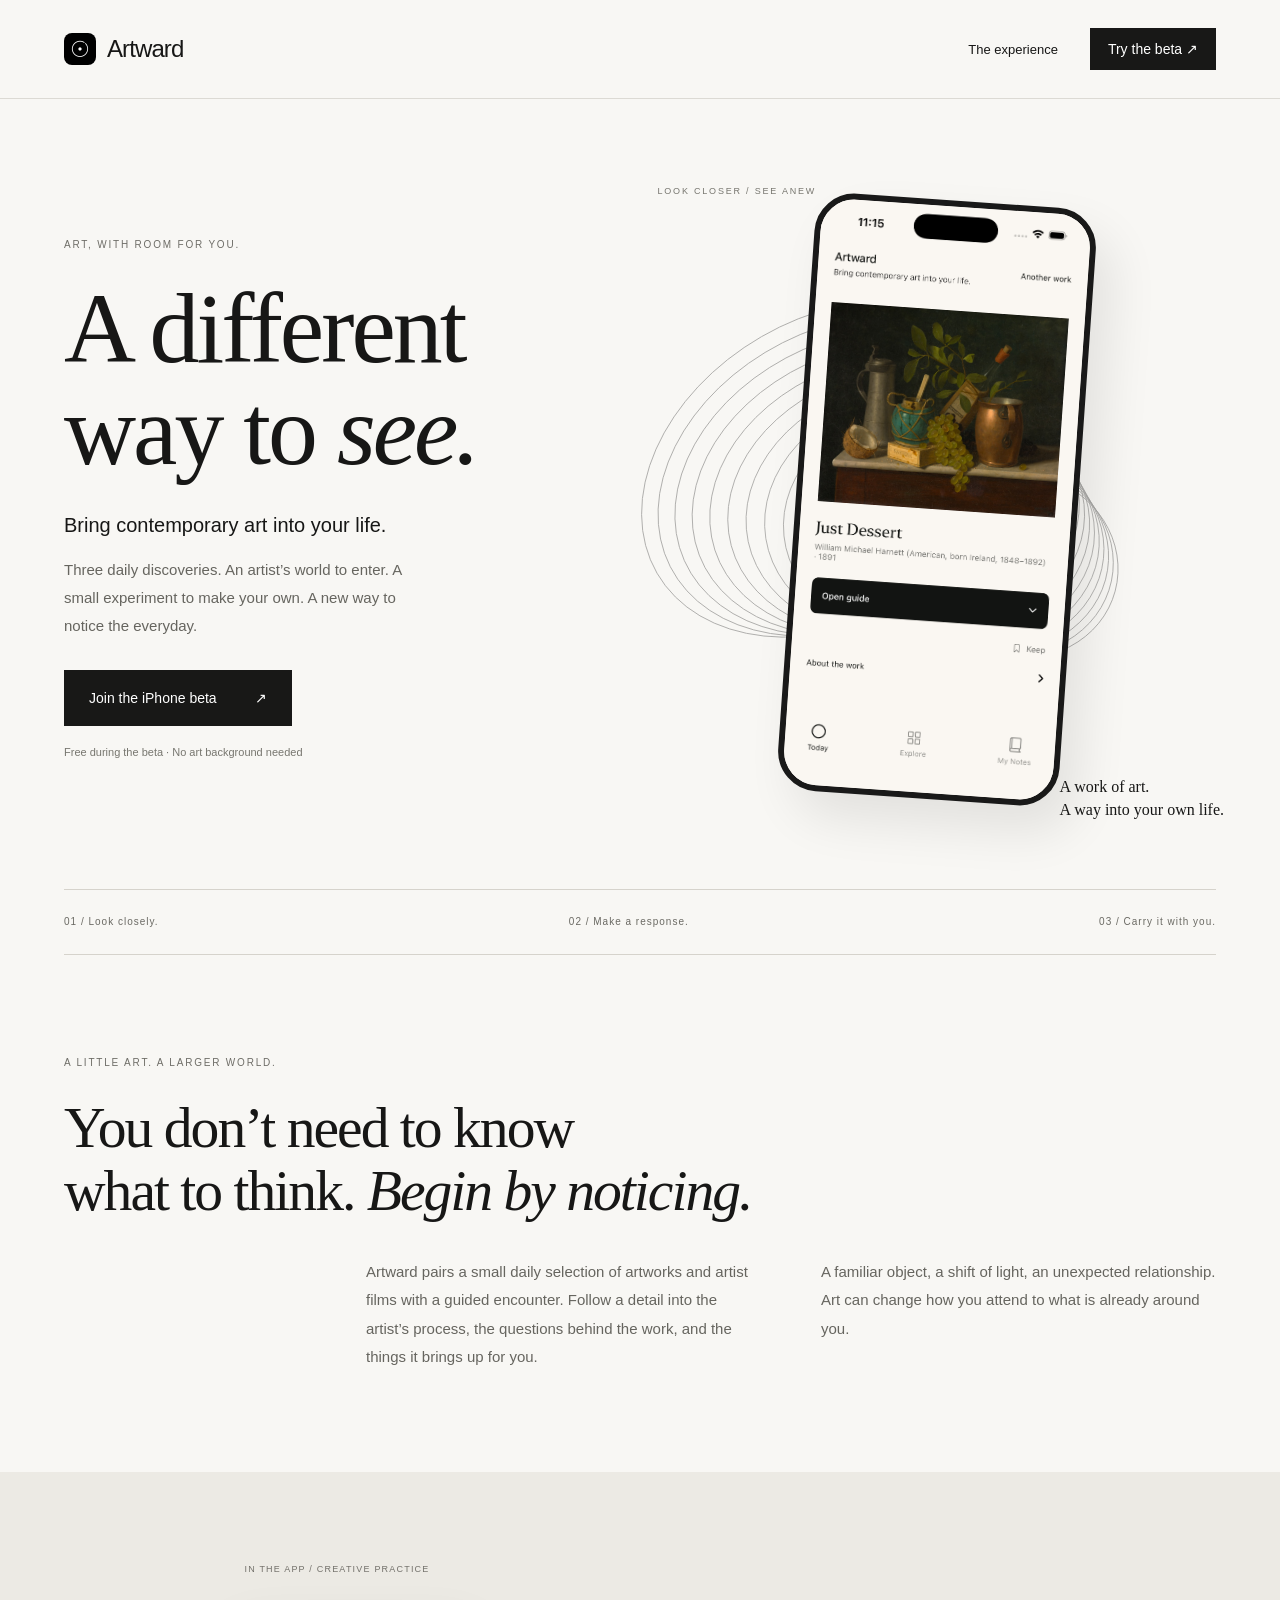
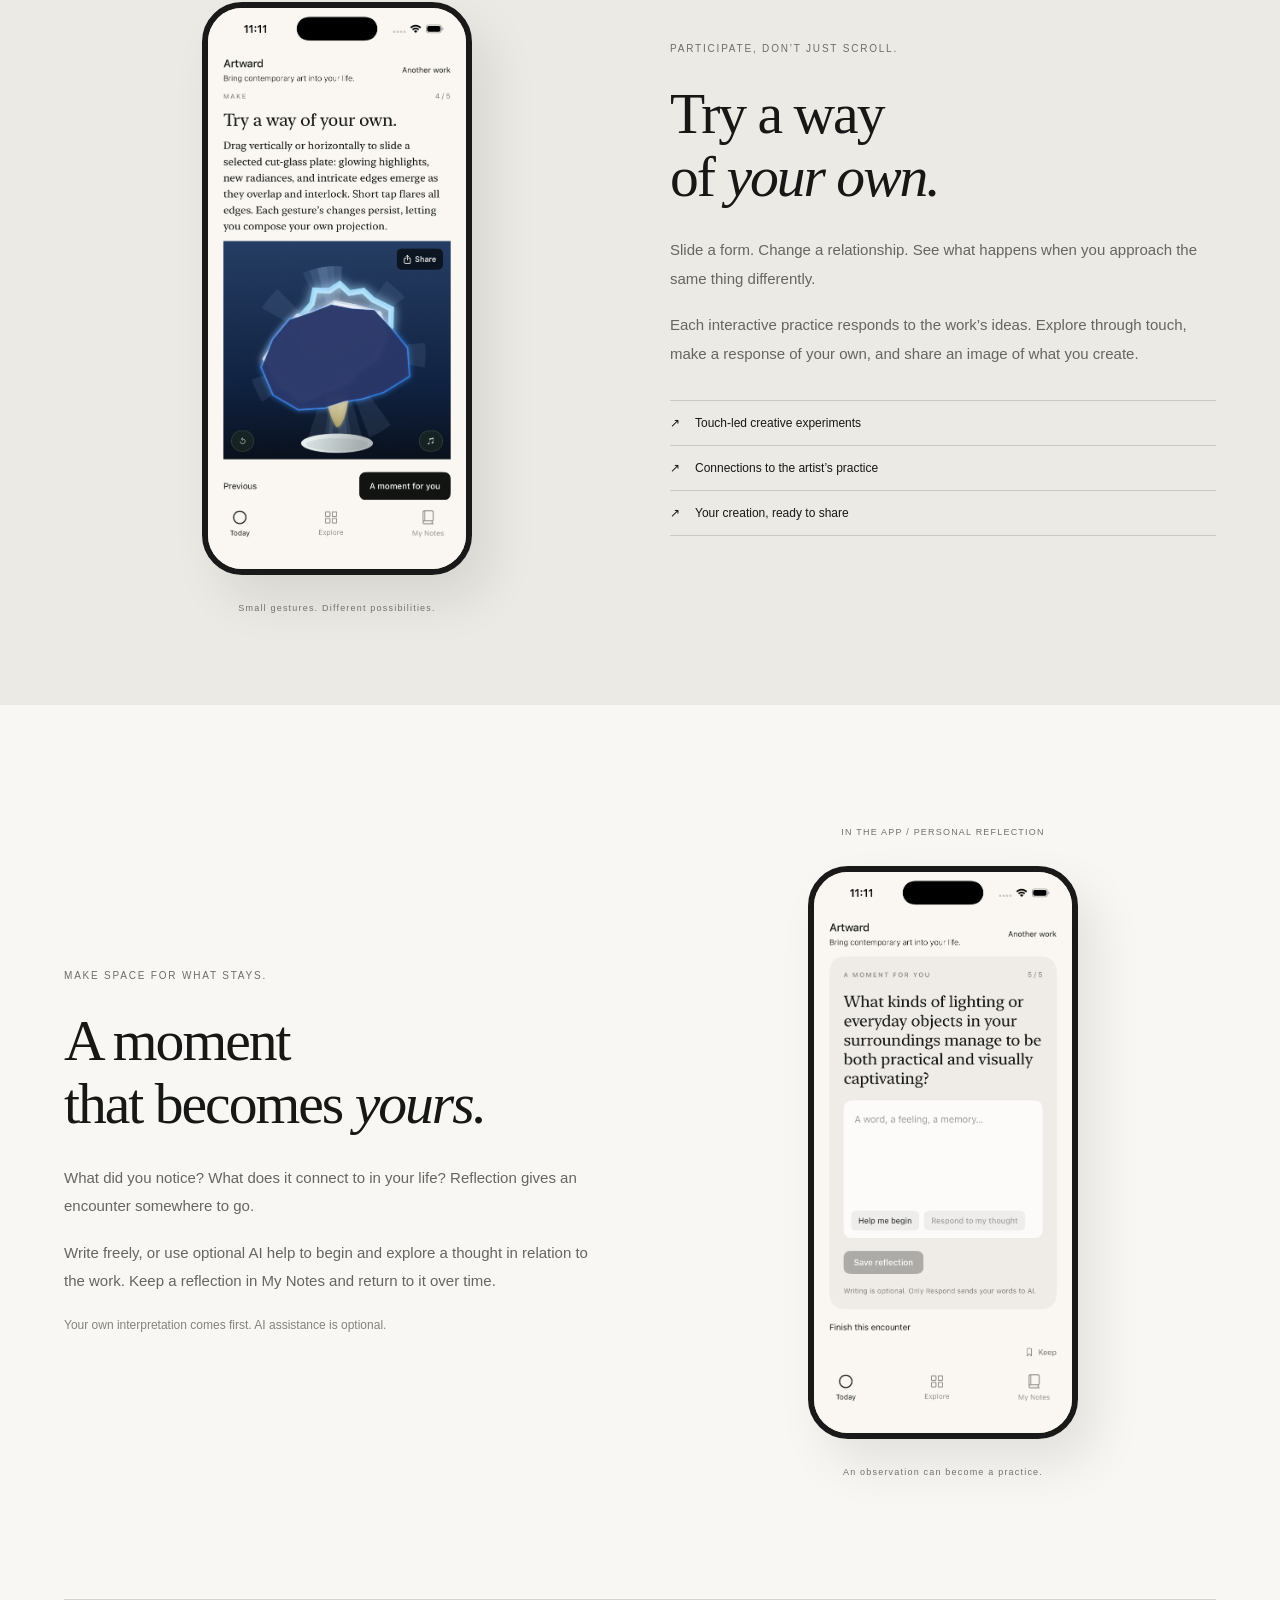
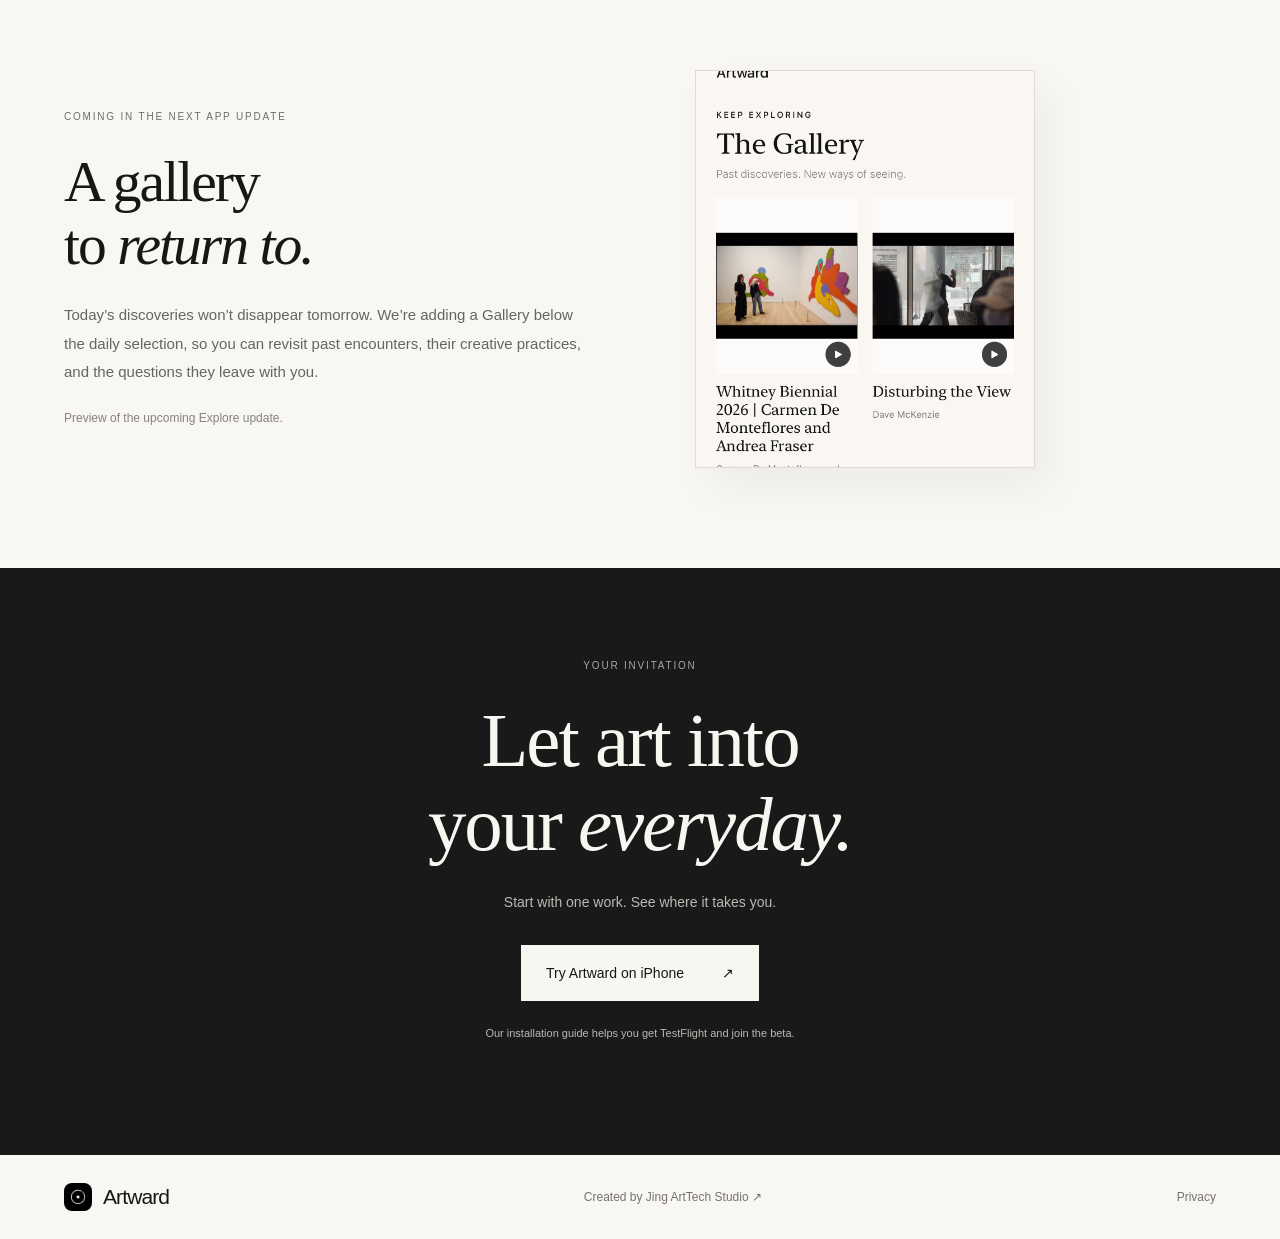
==== artward/index.html @ 8e8b15f0 "Refresh Artward site with distinct app captures and editorial layout" ====
<!doctype html>
<html lang="en"><head><meta charset="utf-8"><meta name="viewport" content="width=device-width,initial-scale=1"><title>Artward — A different way to see.</title><meta name="description" content="Three daily discoveries. Guided looking, creative experiments, and personal reflection. Bring contemporary art into your everyday life with Artward."><meta property="og:title" content="Artward — A different way to see."><meta property="og:description" content="Discover an artist’s world. Try a way of your own."><meta property="og:image" content="https://soulart.site/artward/assets/look-oct8.png"><link rel="canonical" href="https://soulart.site/artward/"><meta property="og:url" content="https://soulart.site/artward/"><meta name="theme-color" content="#f8f7f4"><link rel="icon" href="assets/logo.png"><link rel="stylesheet" href="styles.css?v=20261008"></head>
<body><header><a class="brand" href="#"><img src="assets/logo.png" width="32" height="32" alt="">Artward</a><nav><a href="#experience">The experience</a><a class="button small" href="https://api.jingarttech.com/v1/art/install?lang=en">Try the beta ↗</a></nav></header>
<main><section class="hero"><div class="intro"><p class="eyebrow">ART, WITH ROOM FOR YOU.</p><h1>A different<br>way to <em>see.</em></h1><p class="lede">Bring contemporary art into your life.</p><p class="sub">Three daily discoveries. An artist’s world to enter. A small experiment to make your own. A new way to notice the everyday.</p><a class="button" href="https://api.jingarttech.com/v1/art/install?lang=en">Join the iPhone beta <span>↗</span></a><p class="footnote">Free during the beta · No art background needed</p></div><div class="hero-art"><img class="aperture" src="assets/aperture.svg" alt="" aria-hidden="true"><span class="art-note">LOOK CLOSER / SEE ANEW</span><figure class="phone hero-phone"><img src="assets/look-oct8.png" width="1206" height="2622" alt="Actual Artward app showing Harnett’s public-domain still life Just Dessert"></figure><span class="orbit-label">A work of art.<br>A way into your own life.</span></div></section>
<div class="rhythm" aria-label="Artward experience"><span>01 / Look closely.</span><span>02 / Make a response.</span><span>03 / Carry it with you.</span></div>
<section class="opening" id="experience"><p class="eyebrow">A LITTLE ART. A LARGER WORLD.</p><h2>You don’t need to know<br>what to think. <em>Begin by noticing.</em></h2><div class="opening-copy"><p>Artward pairs a small daily selection of artworks and artist films with a guided encounter. Follow a detail into the artist’s process, the questions behind the work, and the things it brings up for you.</p><p>A familiar object, a shift of light, an unexpected relationship. Art can change how you attend to what is already around you.</p></div></section>
<section class="feature make"><div class="feature-art"><span class="figure-label">IN THE APP / CREATIVE PRACTICE</span><figure class="phone"><img src="assets/make-oct8.png" width="1206" height="2622" loading="lazy" alt="Actual Artward cut-glass interaction: layer and move shapes to compose light"></figure><span class="figure-caption">Small gestures. Different possibilities.</span></div><div class="feature-copy"><p class="eyebrow">PARTICIPATE, DON’T JUST SCROLL.</p><h2>Try a way<br>of <em>your own.</em></h2><p>Slide a form. Change a relationship. See what happens when you approach the same thing differently.</p><p>Each interactive practice responds to the work’s ideas. Explore through touch, make a response of your own, and share an image of what you create.</p><div class="detail-list"><span>Touch-led creative experiments</span><span>Connections to the artist’s practice</span><span>Your creation, ready to share</span></div></div></section>
<section class="feature reflect"><div class="feature-copy"><p class="eyebrow">MAKE SPACE FOR WHAT STAYS.</p><h2>A moment<br>that becomes <em>yours.</em></h2><p>What did you notice? What does it connect to in your life? Reflection gives an encounter somewhere to go.</p><p>Write freely, or use optional AI help to begin and explore a thought in relation to the work. Keep a reflection in My Notes and return to it over time.</p><p class="quiet-note">Your own interpretation comes first. AI assistance is optional.</p></div><div class="feature-art"><span class="figure-label">IN THE APP / PERSONAL REFLECTION</span><figure class="phone"><img src="assets/reflect-oct8.png" width="1206" height="2622" loading="lazy" alt="Actual Artward reflection page with an artwork-specific question and optional AI assistance"></figure><span class="figure-caption">An observation can become a practice.</span></div></section>
<section class="next"><div><p class="eyebrow">COMING IN THE NEXT APP UPDATE</p><h2>A gallery<br>to <em>return to.</em></h2><p>Today’s discoveries won’t disappear tomorrow. We’re adding a Gallery below the daily selection, so you can revisit past encounters, their creative practices, and the questions they leave with you.</p><p class="quiet-note">Preview of the upcoming Explore update.</p></div><figure class="gallery-window"><img src="assets/gallery-preview-oct8.png" width="1206" height="2622" loading="lazy" alt="Preview of the upcoming Gallery: previous artworks arranged in two columns"></figure></section>
<section class="join" id="join"><p class="eyebrow">YOUR INVITATION</p><h2>Let art into<br>your <em>everyday.</em></h2><p>Start with one work. See where it takes you.</p><a class="button" href="https://api.jingarttech.com/v1/art/install?lang=en">Try Artward on iPhone <span>↗</span></a><p class="footnote">Our installation guide helps you get TestFlight and join the beta.</p></section></main>
<footer><a class="brand" href="#"><img src="assets/logo.png" width="28" height="28" alt="">Artward</a><a href="https://www.jingarttech.com/artward.html">Created by Jing ArtTech Studio ↗</a><a href="https://api.jingarttech.com/v1/art/privacy">Privacy</a></footer></body></html>
---- artward/styles.css ----
*{box-sizing:border-box}html{scroll-behavior:smooth;scroll-padding-top:90px}body{margin:0;background:#f8f7f4;color:#171716;font-family:-apple-system,BlinkMacSystemFont,"Helvetica Neue",Arial,sans-serif;-webkit-font-smoothing:antialiased}a{color:inherit;text-decoration:none}a:focus-visible{outline:2px solid currentColor;outline-offset:6px}figure,p{margin:0}header,footer{max-width:1360px;margin:auto;padding:28px 5%;display:flex;align-items:center;justify-content:space-between;gap:24px}header{border-bottom:1px solid #dcdad4}.brand{display:flex;align-items:center;gap:11px;font-size:24px;letter-spacing:-.9px}.brand img{border-radius:8px}nav{display:flex;align-items:center;gap:32px;font-size:13px}.button{display:inline-flex;align-items:center;justify-content:space-between;gap:38px;background:#181817;color:#fff;padding:20px 25px;font-size:14px;transition:background .2s}.button:hover{background:#454540}.small{padding:13px 18px;gap:14px}.eyebrow,.figure-label,.figure-caption,.art-note,.rhythm{font-size:10px;letter-spacing:1.8px;line-height:1.6}.eyebrow{margin-bottom:25px;color:#6e6d67}h1,h2{font-family:Georgia,"Times New Roman",serif;font-weight:400;margin:0;letter-spacing:-3px}h1{font-size:clamp(70px,7.8vw,112px);line-height:1.02}h2{font-size:clamp(44px,4.5vw,65px);line-height:1.1;letter-spacing:-2px}em{font-weight:400}.hero{max-width:1360px;margin:auto;display:grid;grid-template-columns:1fr 1fr;gap:35px;padding:65px 5% 55px;align-items:center;min-height:790px}.lede{font-size:20px;line-height:1.6;margin-top:28px}.sub{font-size:15px;line-height:1.85;color:#66655f;max-width:375px;margin:15px 0 30px}.footnote{font-size:11px;line-height:1.7;color:#77766f;margin-top:17px}.hero-art{position:relative;min-height:650px;display:grid;place-items:center;isolation:isolate}.aperture{position:absolute;width:130%;max-width:none;left:-17%;top:12%;opacity:.32;z-index:-1}.phone{width:270px;background:#f9f6f1;border:6px solid #191919;border-radius:40px;overflow:hidden;box-shadow:18px 25px 50px #00000017}.phone img{width:100%;height:auto;display:block}.hero-phone{width:282px;transform:rotate(4deg)}.art-note{position:absolute;left:0;top:10px;color:#77766f;font-size:9px}.orbit-label{position:absolute;right:-8px;bottom:3px;font-family:Georgia,serif;font-size:16px;line-height:1.4}.rhythm{max-width:1224px;margin:auto;border-top:1px solid #d6d3cc;border-bottom:1px solid #d6d3cc;padding:24px 0;display:flex;justify-content:space-between;letter-spacing:1px;color:#6b6a64}.opening{max-width:1224px;margin:auto;padding:100px 0}.opening h2{max-width:850px}.opening-copy{display:grid;grid-template-columns:1fr 1fr;gap:60px;max-width:850px;margin:35px 0 0 auto}.opening-copy p,.feature-copy>p:not(.eyebrow),.next p:not(.eyebrow){font-size:15px;line-height:1.9;color:#66655f}.feature{max-width:1360px;margin:auto;padding:70px 5%;display:grid;grid-template-columns:1fr 1fr;gap:90px;align-items:center}.make{background:#eceae4}.feature-art{position:relative;display:flex;align-items:center;flex-direction:column;gap:26px;padding:20px 0}.figure-label,.figure-caption{color:#73716b;font-size:9px;letter-spacing:1.2px}.feature-copy h2{margin-bottom:28px}.feature-copy>p+p{margin-top:18px}.detail-list{margin-top:32px;border-top:1px solid #ccc9c2}.detail-list span{display:block;border-bottom:1px solid #ccc9c2;padding:15px 0;font-size:12px}.detail-list span:before{content:"↗";margin-right:15px}.quiet-note{font-size:12px!important;color:#85837b!important}.reflect{padding-top:100px;padding-bottom:100px}.next{max-width:1224px;margin:0 auto 100px;border-top:1px solid #d6d3cc;padding-top:70px;display:grid;grid-template-columns:1fr 1fr;gap:110px;align-items:center}.next h2{margin-bottom:25px}.next p+p{margin-top:20px}.gallery-window{max-width:340px;aspect-ratio:1/1.17;overflow:hidden;background:#f9f6f1;border:1px solid #dfdcd5;box-shadow:15px 20px 40px #0000000c}.gallery-window img{width:100%;height:auto;display:block;margin-top:-21%}.join{text-align:center;background:#191919;color:#f7f6f1;padding:90px 24px}.join .eyebrow{color:#a9a79f}.join h2{font-size:clamp(50px,6vw,80px)}.join>p:not(.eyebrow){margin:23px 0;color:#bbb9b2;font-size:14px;line-height:1.7}.join .button{background:#f7f6f1;color:#171716;margin-top:7px}.join .footnote{font-size:11px!important}footer{font-size:12px;color:#75736c}footer .brand{color:#171716;font-size:21px}@media(max-width:1300px){.rhythm,.opening,.next{margin-left:5%;margin-right:5%}.feature{gap:60px}.hero-art .aperture{width:115%;left:-8%}}@media(max-width:800px){header,footer{padding:22px 24px}nav>a:first-child{display:none}.hero{grid-template-columns:1fr;padding:50px 24px 40px;gap:35px;min-height:0}h1{font-size:clamp(65px,16vw,95px)}.lede{font-size:18px}.sub{max-width:460px}.hero-art{min-height:670px;max-width:500px;width:100%;margin:auto;overflow:hidden}.hero-phone{width:260px;transform:rotate(2deg)}.art-note{left:12px}.orbit-label{right:12px;font-size:14px}.rhythm{padding:20px 0;gap:20px;letter-spacing:0;font-size:10px}.opening{padding:65px 0}.opening h2{font-size:42px}.opening-copy{grid-template-columns:1fr;gap:18px;margin-top:28px}.feature{grid-template-columns:1fr;padding:55px 24px;gap:35px}.make .feature-copy{grid-row:1}.feature-copy h2{font-size:48px}.phone{width:250px}.feature-art{padding:0}.next{grid-template-columns:1fr;gap:35px;padding-top:50px;margin-bottom:65px}.gallery-window{width:100%;max-width:380px;margin:auto}.join{padding:65px 24px}footer{flex-wrap:wrap;gap:22px}footer .brand{width:100%}}@media(max-width:380px){.hero-art{min-height:620px}.hero-phone{width:235px}.rhythm{flex-direction:column;gap:10px}.brand{font-size:21px}.small{font-size:12px;padding:12px}}@media(prefers-reduced-motion:reduce){html{scroll-behavior:auto}.button{transition:none}}
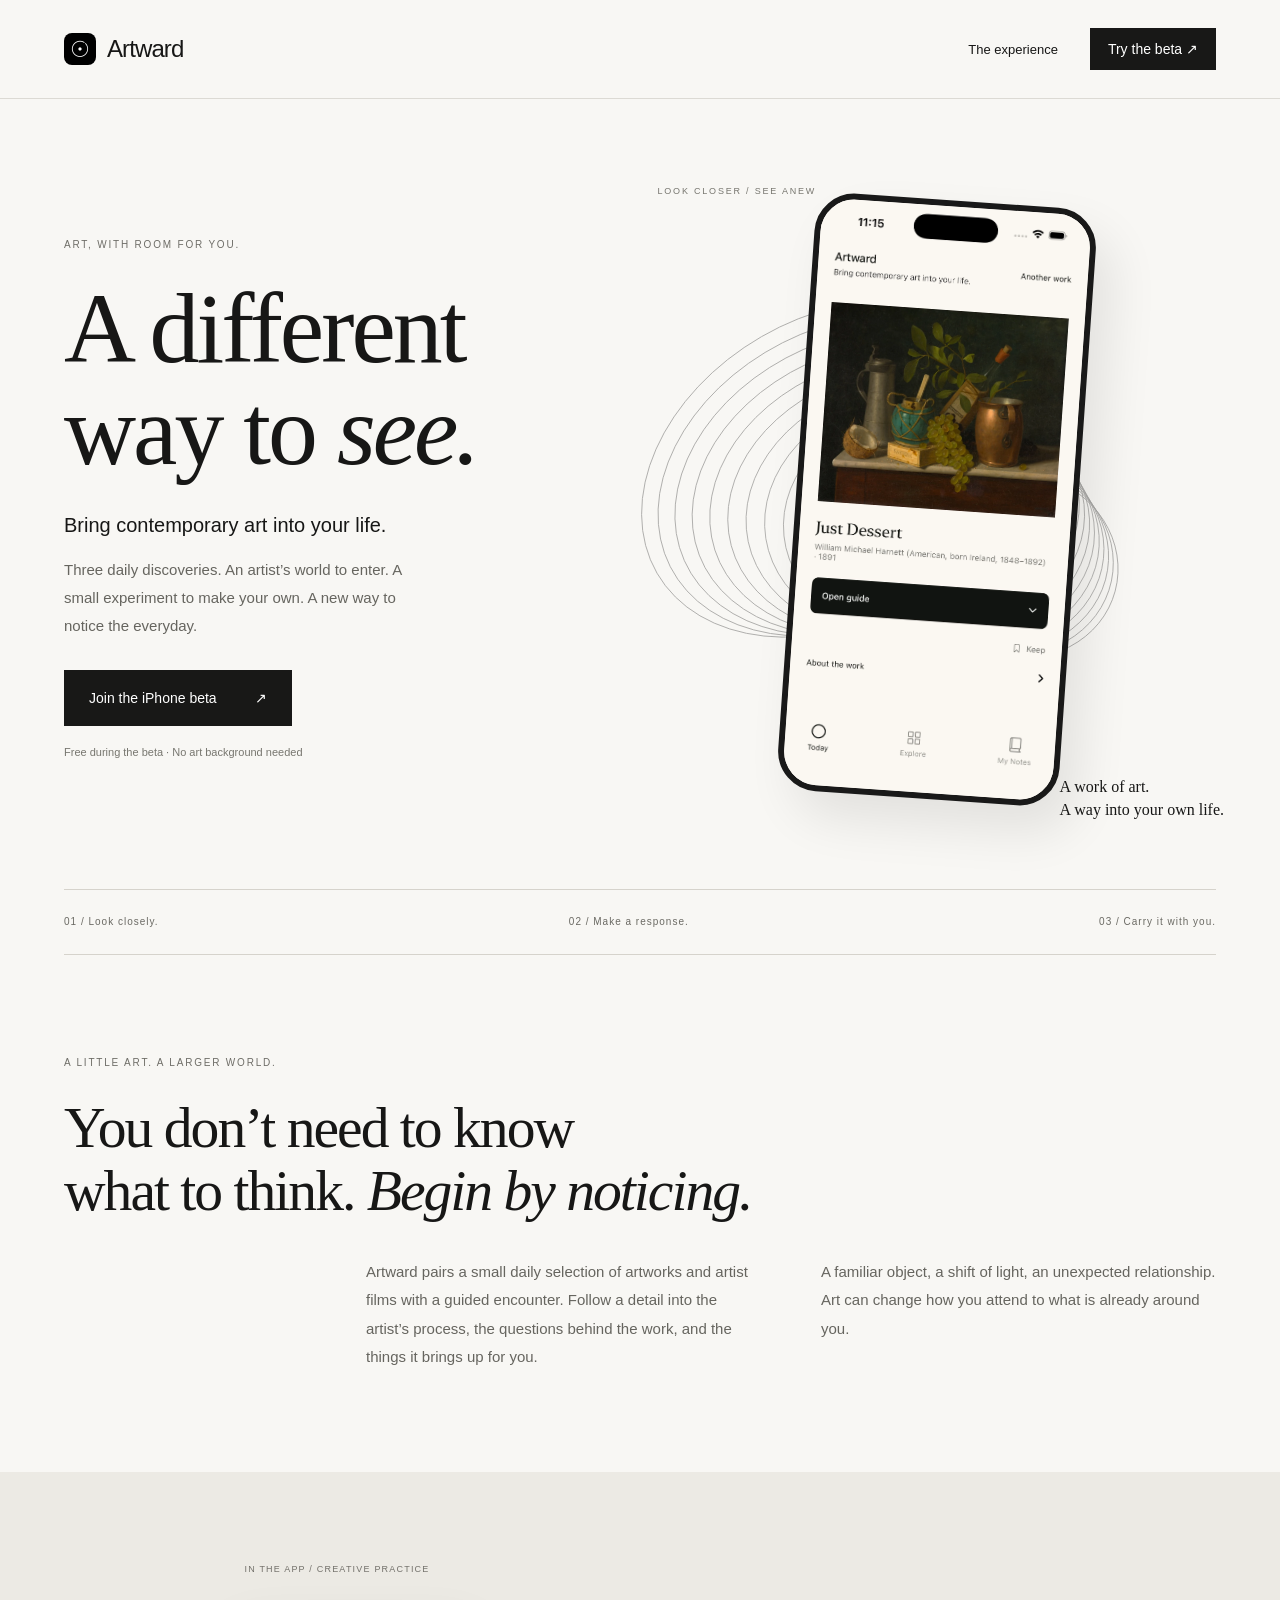
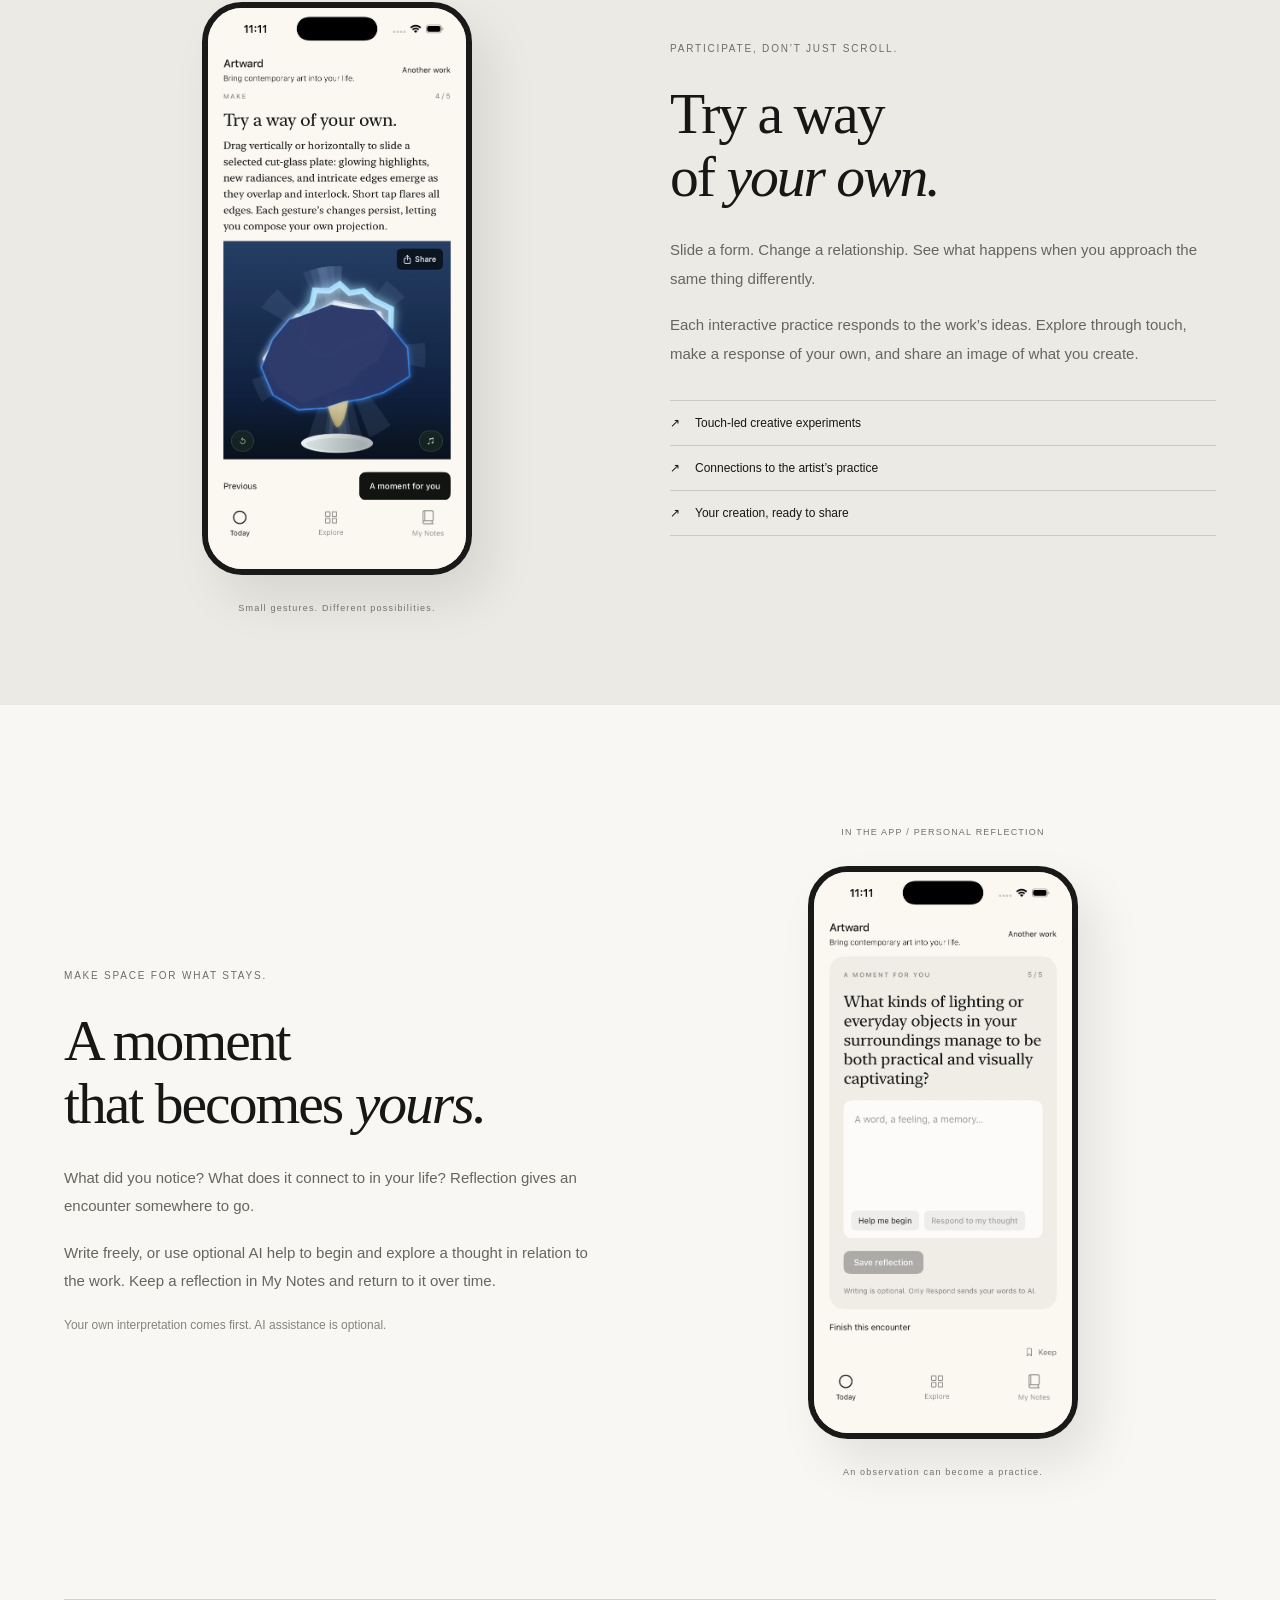
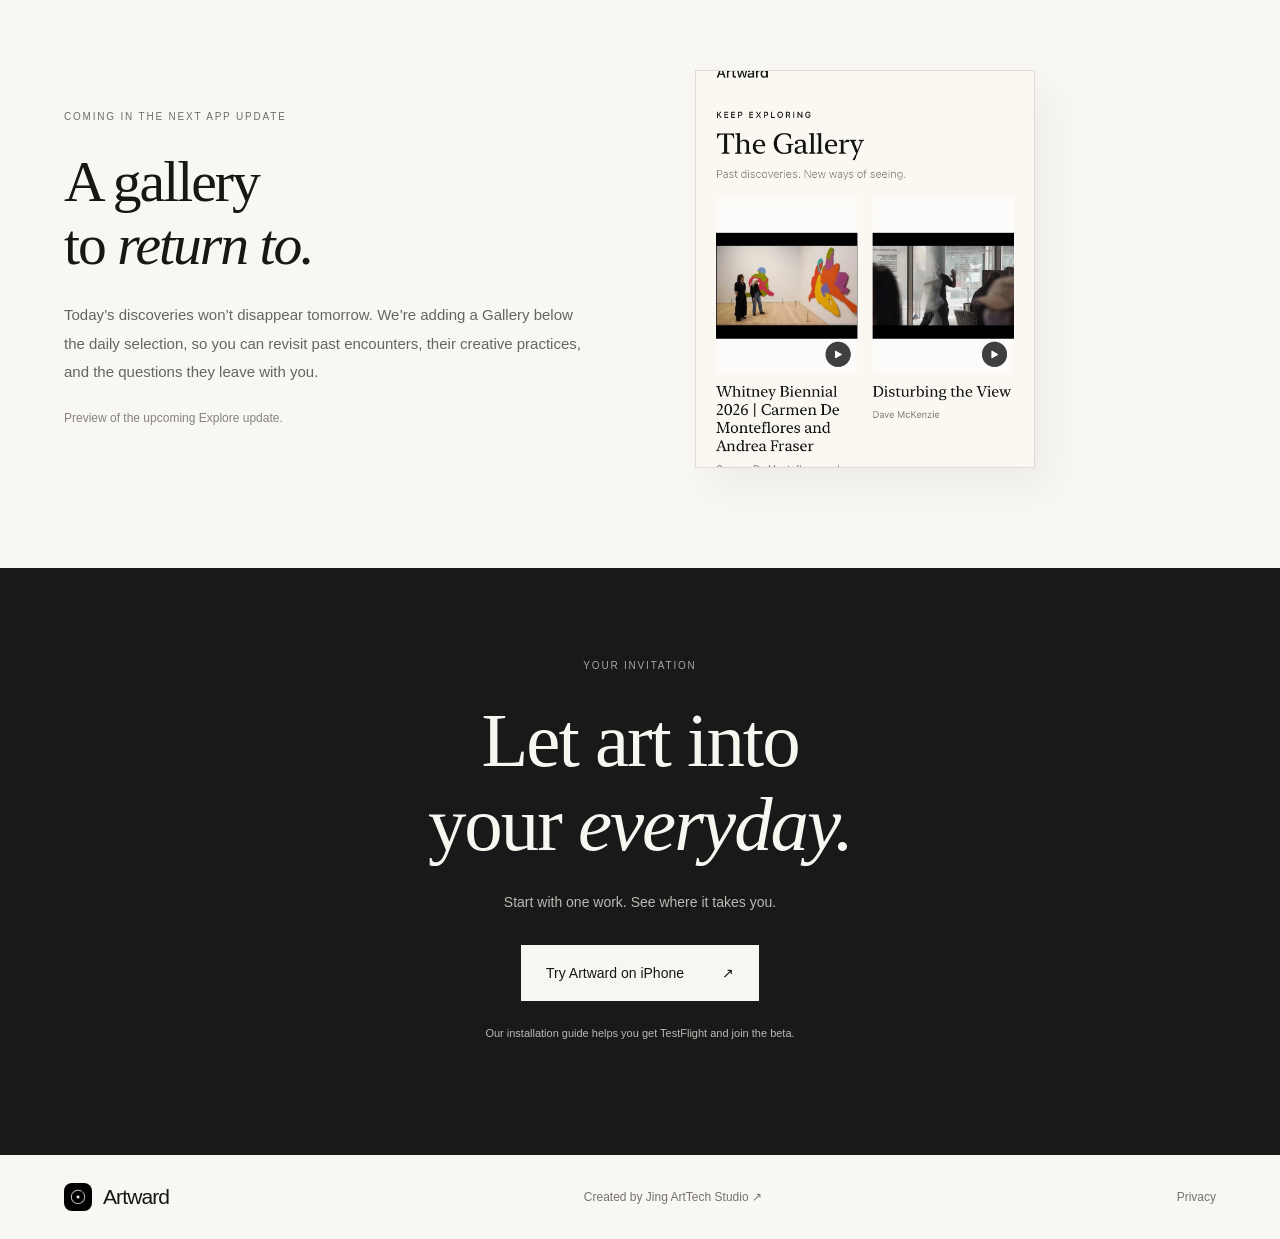
==== commit b5d8702d: "Compress website captures as WebP without changing their composition" ====
--- a/artward/index.html
+++ b/artward/index.html
@@ -1,11 +1,11 @@
 <!doctype html>
-<html lang="en"><head><meta charset="utf-8"><meta name="viewport" content="width=device-width,initial-scale=1"><title>Artward — A different way to see.</title><meta name="description" content="Three daily discoveries. Guided looking, creative experiments, and personal reflection. Bring contemporary art into your everyday life with Artward."><meta property="og:title" content="Artward — A different way to see."><meta property="og:description" content="Discover an artist’s world. Try a way of your own."><meta property="og:image" content="https://soulart.site/artward/assets/look-oct8.png"><link rel="canonical" href="https://soulart.site/artward/"><meta property="og:url" content="https://soulart.site/artward/"><meta name="theme-color" content="#f8f7f4"><link rel="icon" href="assets/logo.png"><link rel="stylesheet" href="styles.css?v=20261008"></head>
+<html lang="en"><head><meta charset="utf-8"><meta name="viewport" content="width=device-width,initial-scale=1"><title>Artward — A different way to see.</title><meta name="description" content="Three daily discoveries. Guided looking, creative experiments, and personal reflection. Bring contemporary art into your everyday life with Artward."><meta property="og:title" content="Artward — A different way to see."><meta property="og:description" content="Discover an artist’s world. Try a way of your own."><meta property="og:image" content="https://soulart.site/artward/assets/look-oct8.webp"><link rel="canonical" href="https://soulart.site/artward/"><meta property="og:url" content="https://soulart.site/artward/"><meta name="theme-color" content="#f8f7f4"><link rel="icon" href="assets/logo.png"><link rel="stylesheet" href="styles.css?v=20261008"></head>
 <body><header><a class="brand" href="#"><img src="assets/logo.png" width="32" height="32" alt="">Artward</a><nav><a href="#experience">The experience</a><a class="button small" href="https://api.jingarttech.com/v1/art/install?lang=en">Try the beta ↗</a></nav></header>
-<main><section class="hero"><div class="intro"><p class="eyebrow">ART, WITH ROOM FOR YOU.</p><h1>A different<br>way to <em>see.</em></h1><p class="lede">Bring contemporary art into your life.</p><p class="sub">Three daily discoveries. An artist’s world to enter. A small experiment to make your own. A new way to notice the everyday.</p><a class="button" href="https://api.jingarttech.com/v1/art/install?lang=en">Join the iPhone beta <span>↗</span></a><p class="footnote">Free during the beta · No art background needed</p></div><div class="hero-art"><img class="aperture" src="assets/aperture.svg" alt="" aria-hidden="true"><span class="art-note">LOOK CLOSER / SEE ANEW</span><figure class="phone hero-phone"><img src="assets/look-oct8.png" width="1206" height="2622" alt="Actual Artward app showing Harnett’s public-domain still life Just Dessert"></figure><span class="orbit-label">A work of art.<br>A way into your own life.</span></div></section>
+<main><section class="hero"><div class="intro"><p class="eyebrow">ART, WITH ROOM FOR YOU.</p><h1>A different<br>way to <em>see.</em></h1><p class="lede">Bring contemporary art into your life.</p><p class="sub">Three daily discoveries. An artist’s world to enter. A small experiment to make your own. A new way to notice the everyday.</p><a class="button" href="https://api.jingarttech.com/v1/art/install?lang=en">Join the iPhone beta <span>↗</span></a><p class="footnote">Free during the beta · No art background needed</p></div><div class="hero-art"><img class="aperture" src="assets/aperture.svg" alt="" aria-hidden="true"><span class="art-note">LOOK CLOSER / SEE ANEW</span><figure class="phone hero-phone"><img src="assets/look-oct8.webp" width="1206" height="2622" alt="Actual Artward app showing Harnett’s public-domain still life Just Dessert"></figure><span class="orbit-label">A work of art.<br>A way into your own life.</span></div></section>
 <div class="rhythm" aria-label="Artward experience"><span>01 / Look closely.</span><span>02 / Make a response.</span><span>03 / Carry it with you.</span></div>
 <section class="opening" id="experience"><p class="eyebrow">A LITTLE ART. A LARGER WORLD.</p><h2>You don’t need to know<br>what to think. <em>Begin by noticing.</em></h2><div class="opening-copy"><p>Artward pairs a small daily selection of artworks and artist films with a guided encounter. Follow a detail into the artist’s process, the questions behind the work, and the things it brings up for you.</p><p>A familiar object, a shift of light, an unexpected relationship. Art can change how you attend to what is already around you.</p></div></section>
-<section class="feature make"><div class="feature-art"><span class="figure-label">IN THE APP / CREATIVE PRACTICE</span><figure class="phone"><img src="assets/make-oct8.png" width="1206" height="2622" loading="lazy" alt="Actual Artward cut-glass interaction: layer and move shapes to compose light"></figure><span class="figure-caption">Small gestures. Different possibilities.</span></div><div class="feature-copy"><p class="eyebrow">PARTICIPATE, DON’T JUST SCROLL.</p><h2>Try a way<br>of <em>your own.</em></h2><p>Slide a form. Change a relationship. See what happens when you approach the same thing differently.</p><p>Each interactive practice responds to the work’s ideas. Explore through touch, make a response of your own, and share an image of what you create.</p><div class="detail-list"><span>Touch-led creative experiments</span><span>Connections to the artist’s practice</span><span>Your creation, ready to share</span></div></div></section>
-<section class="feature reflect"><div class="feature-copy"><p class="eyebrow">MAKE SPACE FOR WHAT STAYS.</p><h2>A moment<br>that becomes <em>yours.</em></h2><p>What did you notice? What does it connect to in your life? Reflection gives an encounter somewhere to go.</p><p>Write freely, or use optional AI help to begin and explore a thought in relation to the work. Keep a reflection in My Notes and return to it over time.</p><p class="quiet-note">Your own interpretation comes first. AI assistance is optional.</p></div><div class="feature-art"><span class="figure-label">IN THE APP / PERSONAL REFLECTION</span><figure class="phone"><img src="assets/reflect-oct8.png" width="1206" height="2622" loading="lazy" alt="Actual Artward reflection page with an artwork-specific question and optional AI assistance"></figure><span class="figure-caption">An observation can become a practice.</span></div></section>
-<section class="next"><div><p class="eyebrow">COMING IN THE NEXT APP UPDATE</p><h2>A gallery<br>to <em>return to.</em></h2><p>Today’s discoveries won’t disappear tomorrow. We’re adding a Gallery below the daily selection, so you can revisit past encounters, their creative practices, and the questions they leave with you.</p><p class="quiet-note">Preview of the upcoming Explore update.</p></div><figure class="gallery-window"><img src="assets/gallery-preview-oct8.png" width="1206" height="2622" loading="lazy" alt="Preview of the upcoming Gallery: previous artworks arranged in two columns"></figure></section>
+<section class="feature make"><div class="feature-art"><span class="figure-label">IN THE APP / CREATIVE PRACTICE</span><figure class="phone"><img src="assets/make-oct8.webp" width="1206" height="2622" loading="lazy" alt="Actual Artward cut-glass interaction: layer and move shapes to compose light"></figure><span class="figure-caption">Small gestures. Different possibilities.</span></div><div class="feature-copy"><p class="eyebrow">PARTICIPATE, DON’T JUST SCROLL.</p><h2>Try a way<br>of <em>your own.</em></h2><p>Slide a form. Change a relationship. See what happens when you approach the same thing differently.</p><p>Each interactive practice responds to the work’s ideas. Explore through touch, make a response of your own, and share an image of what you create.</p><div class="detail-list"><span>Touch-led creative experiments</span><span>Connections to the artist’s practice</span><span>Your creation, ready to share</span></div></div></section>
+<section class="feature reflect"><div class="feature-copy"><p class="eyebrow">MAKE SPACE FOR WHAT STAYS.</p><h2>A moment<br>that becomes <em>yours.</em></h2><p>What did you notice? What does it connect to in your life? Reflection gives an encounter somewhere to go.</p><p>Write freely, or use optional AI help to begin and explore a thought in relation to the work. Keep a reflection in My Notes and return to it over time.</p><p class="quiet-note">Your own interpretation comes first. AI assistance is optional.</p></div><div class="feature-art"><span class="figure-label">IN THE APP / PERSONAL REFLECTION</span><figure class="phone"><img src="assets/reflect-oct8.webp" width="1206" height="2622" loading="lazy" alt="Actual Artward reflection page with an artwork-specific question and optional AI assistance"></figure><span class="figure-caption">An observation can become a practice.</span></div></section>
+<section class="next"><div><p class="eyebrow">COMING IN THE NEXT APP UPDATE</p><h2>A gallery<br>to <em>return to.</em></h2><p>Today’s discoveries won’t disappear tomorrow. We’re adding a Gallery below the daily selection, so you can revisit past encounters, their creative practices, and the questions they leave with you.</p><p class="quiet-note">Preview of the upcoming Explore update.</p></div><figure class="gallery-window"><img src="assets/gallery-preview-oct8.webp" width="1206" height="2622" loading="lazy" alt="Preview of the upcoming Gallery: previous artworks arranged in two columns"></figure></section>
 <section class="join" id="join"><p class="eyebrow">YOUR INVITATION</p><h2>Let art into<br>your <em>everyday.</em></h2><p>Start with one work. See where it takes you.</p><a class="button" href="https://api.jingarttech.com/v1/art/install?lang=en">Try Artward on iPhone <span>↗</span></a><p class="footnote">Our installation guide helps you get TestFlight and join the beta.</p></section></main>
 <footer><a class="brand" href="#"><img src="assets/logo.png" width="28" height="28" alt="">Artward</a><a href="https://www.jingarttech.com/artward.html">Created by Jing ArtTech Studio ↗</a><a href="https://api.jingarttech.com/v1/art/privacy">Privacy</a></footer></body></html>
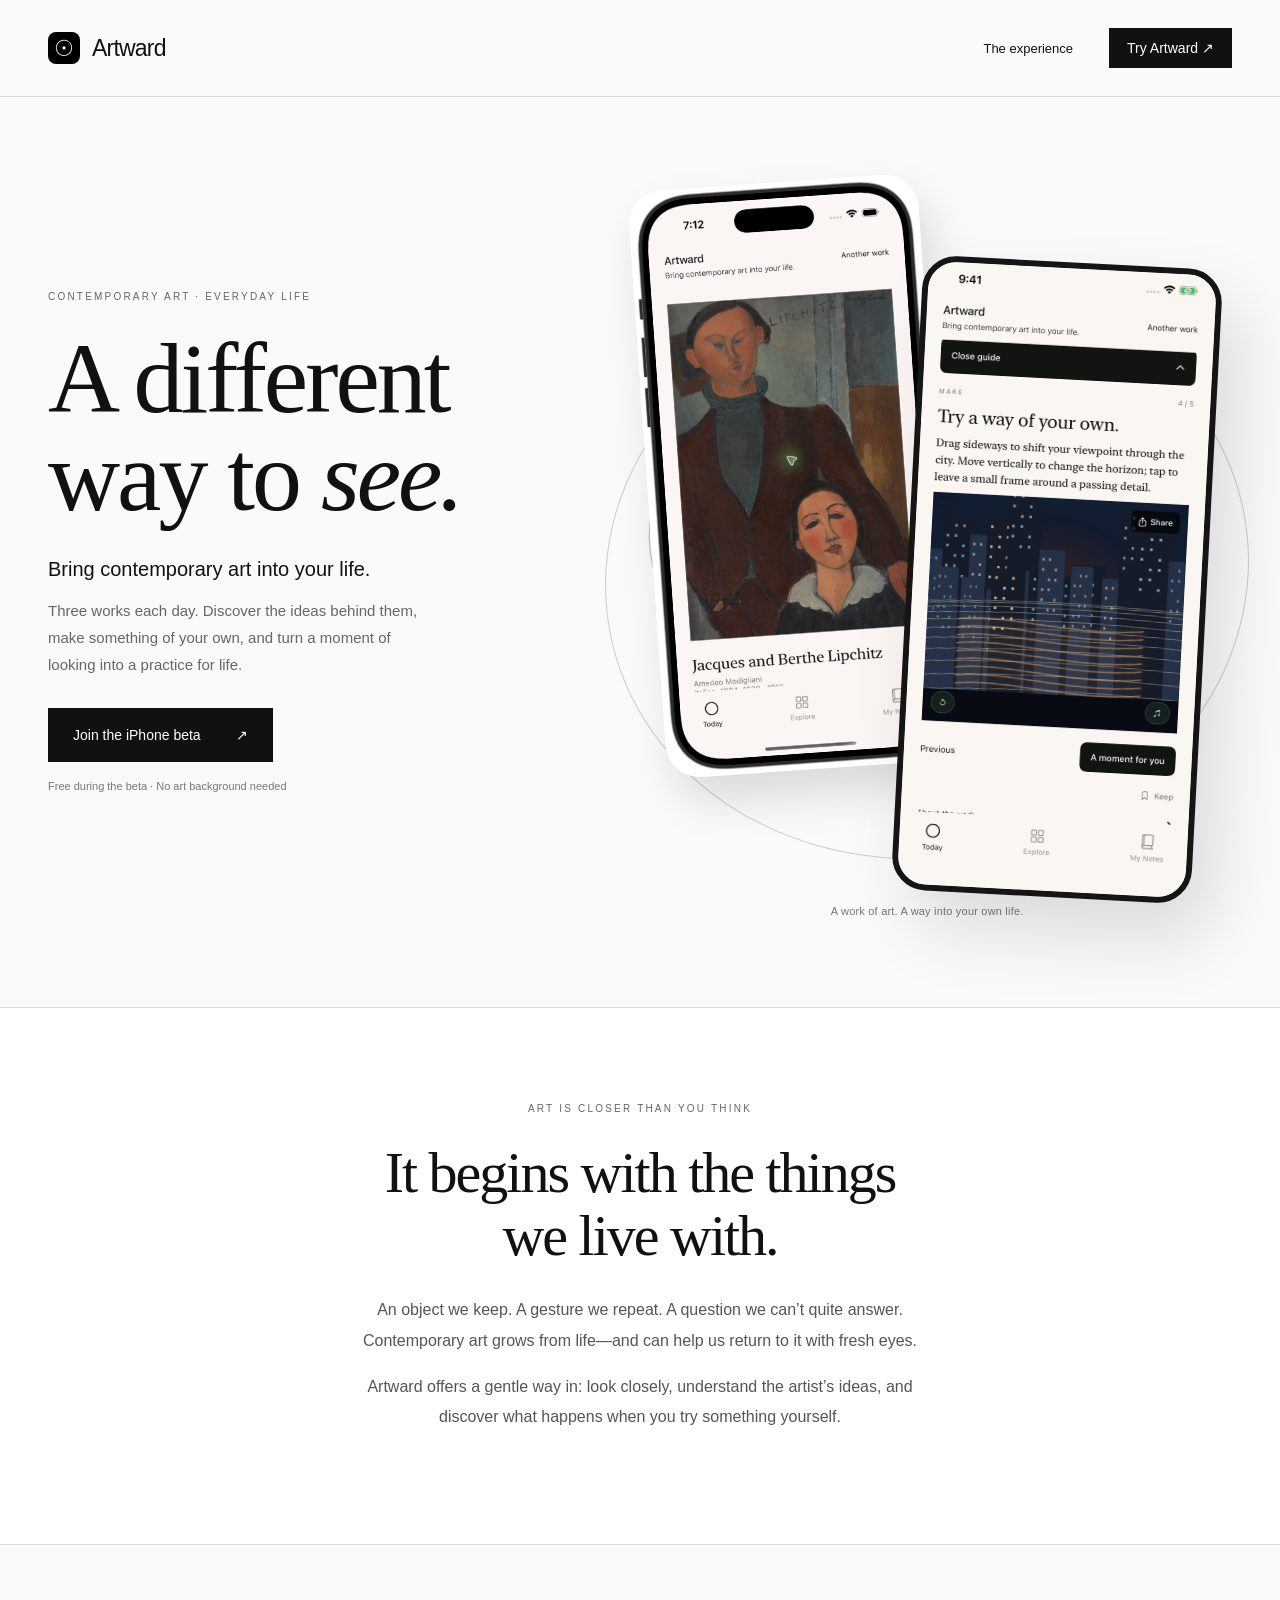
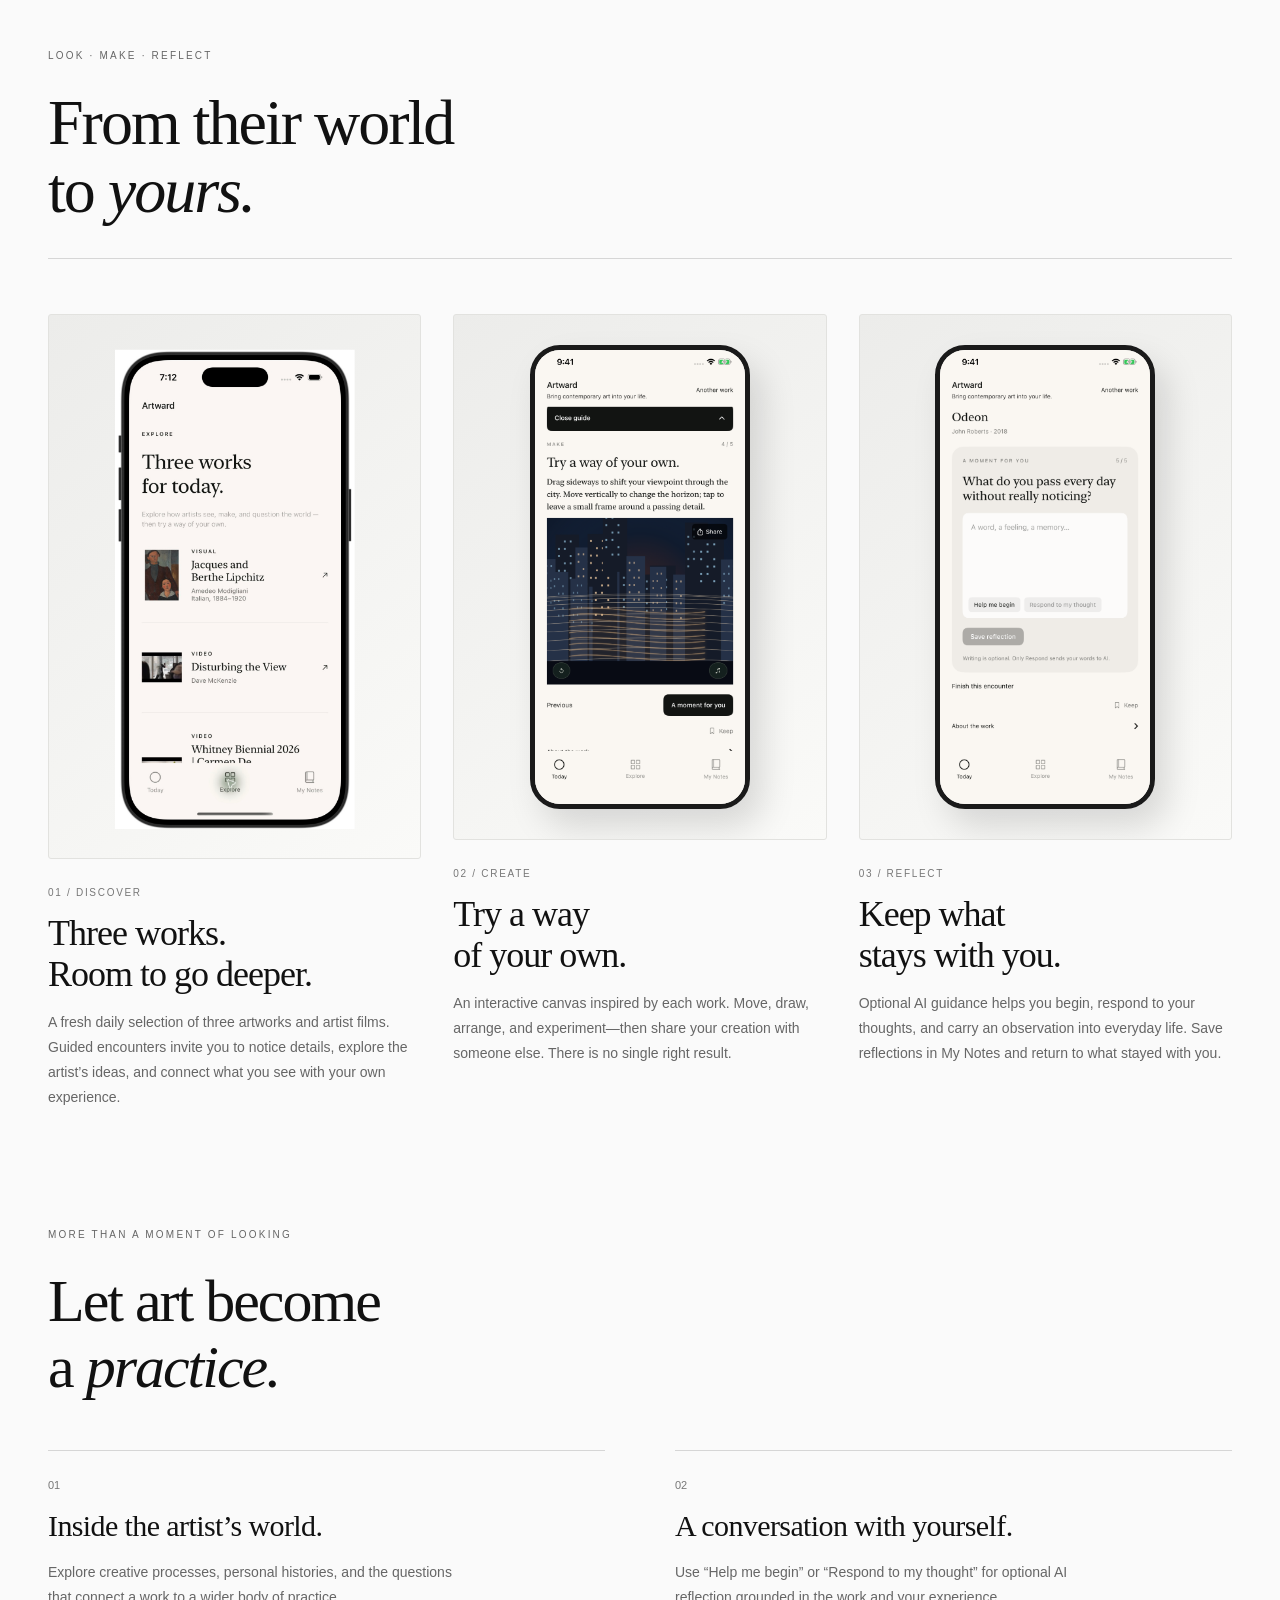
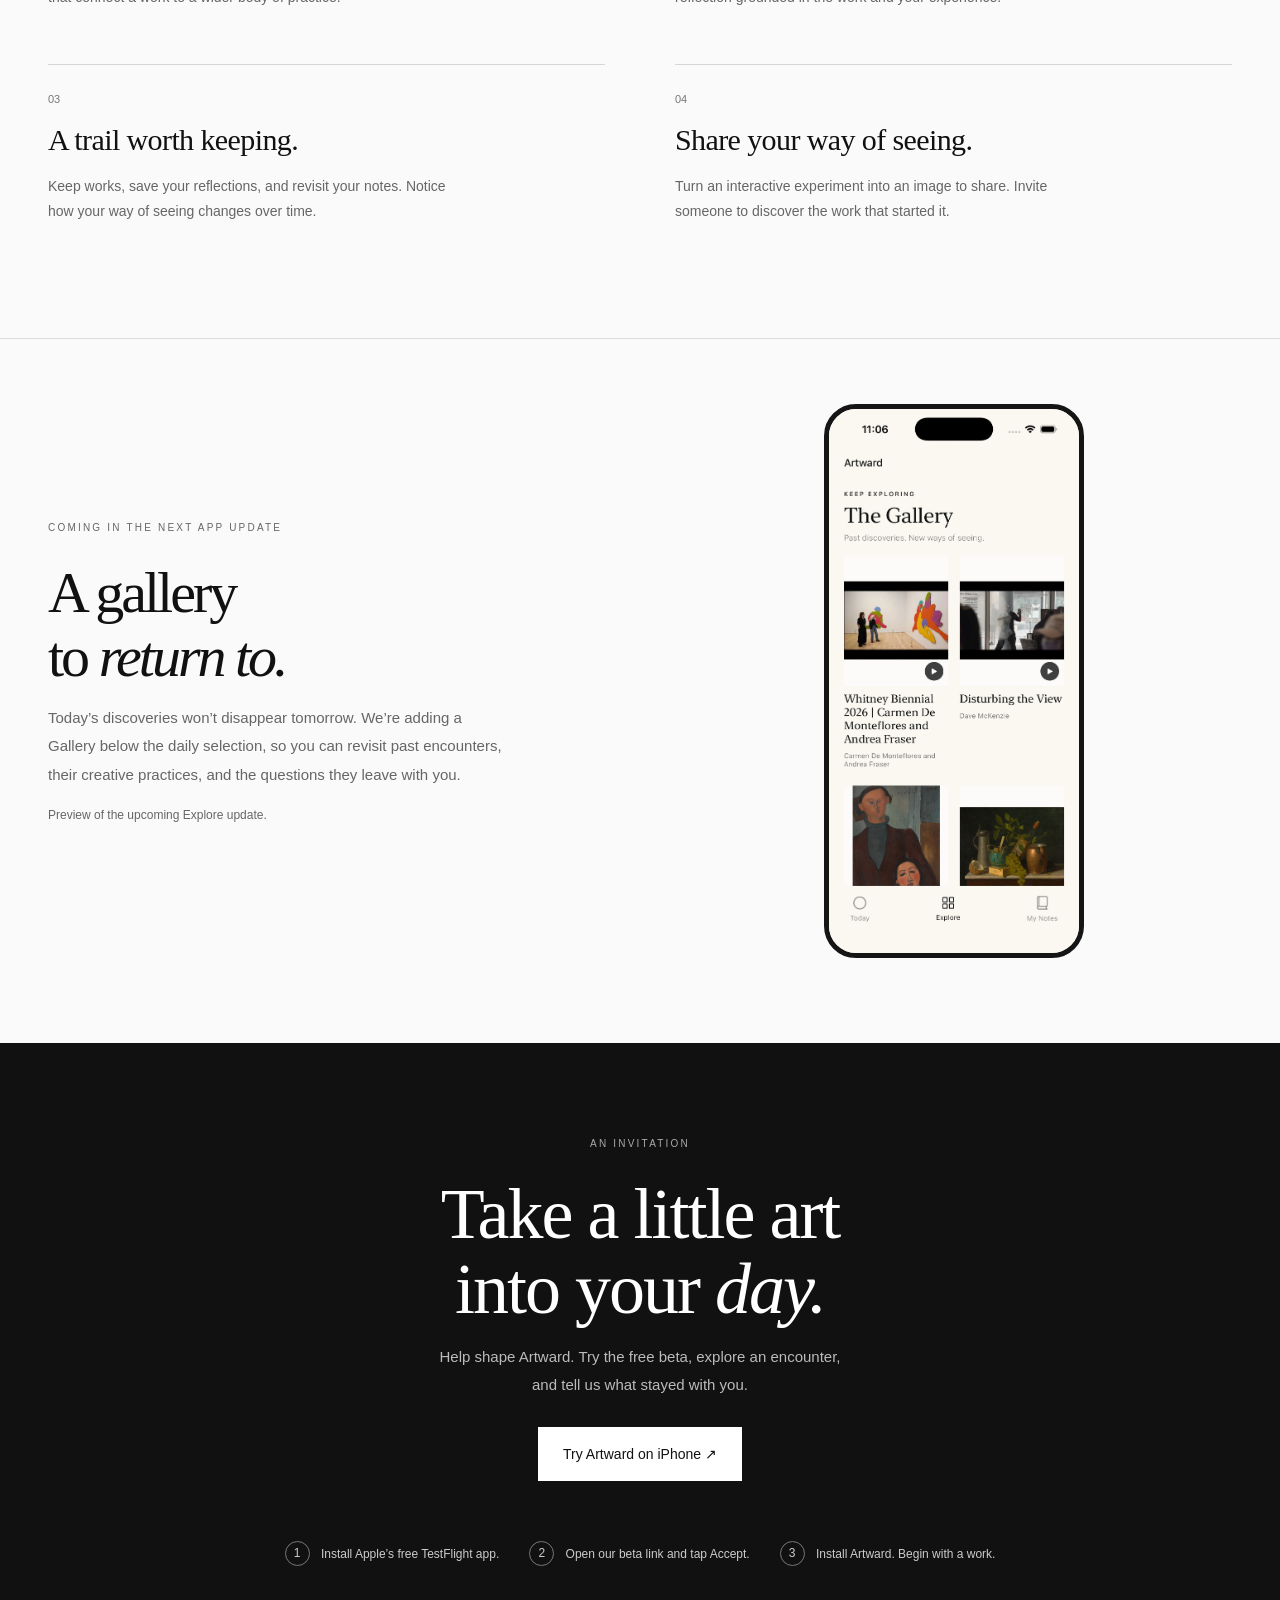
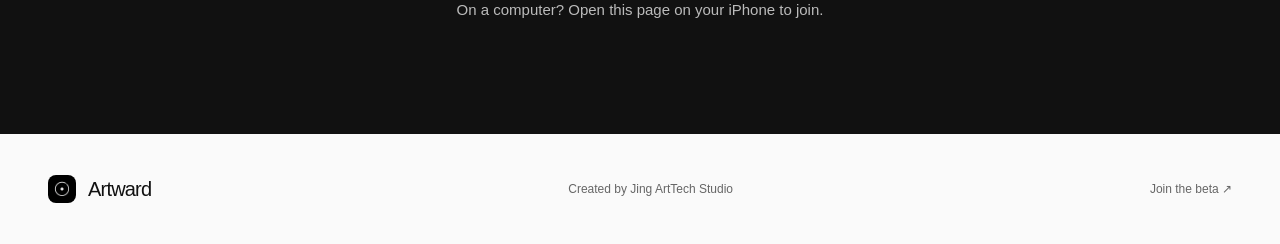
==== commit 833636cd: "Restore original two-mockup Artward page and retain full gallery preview" ====
--- a/artward/index.html
+++ b/artward/index.html
@@ -1,11 +1 @@
-<!doctype html>
-<html lang="en"><head><meta charset="utf-8"><meta name="viewport" content="width=device-width,initial-scale=1"><title>Artward — A different way to see.</title><meta name="description" content="Three daily discoveries. Guided looking, creative experiments, and personal reflection. Bring contemporary art into your everyday life with Artward."><meta property="og:title" content="Artward — A different way to see."><meta property="og:description" content="Discover an artist’s world. Try a way of your own."><meta property="og:image" content="https://soulart.site/artward/assets/look-oct8.webp"><link rel="canonical" href="https://soulart.site/artward/"><meta property="og:url" content="https://soulart.site/artward/"><meta name="theme-color" content="#f8f7f4"><link rel="icon" href="assets/logo.png"><link rel="stylesheet" href="styles.css?v=20261008"></head>
-<body><header><a class="brand" href="#"><img src="assets/logo.png" width="32" height="32" alt="">Artward</a><nav><a href="#experience">The experience</a><a class="button small" href="https://api.jingarttech.com/v1/art/install?lang=en">Try the beta ↗</a></nav></header>
-<main><section class="hero"><div class="intro"><p class="eyebrow">ART, WITH ROOM FOR YOU.</p><h1>A different<br>way to <em>see.</em></h1><p class="lede">Bring contemporary art into your life.</p><p class="sub">Three daily discoveries. An artist’s world to enter. A small experiment to make your own. A new way to notice the everyday.</p><a class="button" href="https://api.jingarttech.com/v1/art/install?lang=en">Join the iPhone beta <span>↗</span></a><p class="footnote">Free during the beta · No art background needed</p></div><div class="hero-art"><img class="aperture" src="assets/aperture.svg" alt="" aria-hidden="true"><span class="art-note">LOOK CLOSER / SEE ANEW</span><figure class="phone hero-phone"><img src="assets/look-oct8.webp" width="1206" height="2622" alt="Actual Artward app showing Harnett’s public-domain still life Just Dessert"></figure><span class="orbit-label">A work of art.<br>A way into your own life.</span></div></section>
-<div class="rhythm" aria-label="Artward experience"><span>01 / Look closely.</span><span>02 / Make a response.</span><span>03 / Carry it with you.</span></div>
-<section class="opening" id="experience"><p class="eyebrow">A LITTLE ART. A LARGER WORLD.</p><h2>You don’t need to know<br>what to think. <em>Begin by noticing.</em></h2><div class="opening-copy"><p>Artward pairs a small daily selection of artworks and artist films with a guided encounter. Follow a detail into the artist’s process, the questions behind the work, and the things it brings up for you.</p><p>A familiar object, a shift of light, an unexpected relationship. Art can change how you attend to what is already around you.</p></div></section>
-<section class="feature make"><div class="feature-art"><span class="figure-label">IN THE APP / CREATIVE PRACTICE</span><figure class="phone"><img src="assets/make-oct8.webp" width="1206" height="2622" loading="lazy" alt="Actual Artward cut-glass interaction: layer and move shapes to compose light"></figure><span class="figure-caption">Small gestures. Different possibilities.</span></div><div class="feature-copy"><p class="eyebrow">PARTICIPATE, DON’T JUST SCROLL.</p><h2>Try a way<br>of <em>your own.</em></h2><p>Slide a form. Change a relationship. See what happens when you approach the same thing differently.</p><p>Each interactive practice responds to the work’s ideas. Explore through touch, make a response of your own, and share an image of what you create.</p><div class="detail-list"><span>Touch-led creative experiments</span><span>Connections to the artist’s practice</span><span>Your creation, ready to share</span></div></div></section>
-<section class="feature reflect"><div class="feature-copy"><p class="eyebrow">MAKE SPACE FOR WHAT STAYS.</p><h2>A moment<br>that becomes <em>yours.</em></h2><p>What did you notice? What does it connect to in your life? Reflection gives an encounter somewhere to go.</p><p>Write freely, or use optional AI help to begin and explore a thought in relation to the work. Keep a reflection in My Notes and return to it over time.</p><p class="quiet-note">Your own interpretation comes first. AI assistance is optional.</p></div><div class="feature-art"><span class="figure-label">IN THE APP / PERSONAL REFLECTION</span><figure class="phone"><img src="assets/reflect-oct8.webp" width="1206" height="2622" loading="lazy" alt="Actual Artward reflection page with an artwork-specific question and optional AI assistance"></figure><span class="figure-caption">An observation can become a practice.</span></div></section>
-<section class="next"><div><p class="eyebrow">COMING IN THE NEXT APP UPDATE</p><h2>A gallery<br>to <em>return to.</em></h2><p>Today’s discoveries won’t disappear tomorrow. We’re adding a Gallery below the daily selection, so you can revisit past encounters, their creative practices, and the questions they leave with you.</p><p class="quiet-note">Preview of the upcoming Explore update.</p></div><figure class="gallery-window"><img src="assets/gallery-preview-oct8.webp" width="1206" height="2622" loading="lazy" alt="Preview of the upcoming Gallery: previous artworks arranged in two columns"></figure></section>
-<section class="join" id="join"><p class="eyebrow">YOUR INVITATION</p><h2>Let art into<br>your <em>everyday.</em></h2><p>Start with one work. See where it takes you.</p><a class="button" href="https://api.jingarttech.com/v1/art/install?lang=en">Try Artward on iPhone <span>↗</span></a><p class="footnote">Our installation guide helps you get TestFlight and join the beta.</p></section></main>
-<footer><a class="brand" href="#"><img src="assets/logo.png" width="28" height="28" alt="">Artward</a><a href="https://www.jingarttech.com/artward.html">Created by Jing ArtTech Studio ↗</a><a href="https://api.jingarttech.com/v1/art/privacy">Privacy</a></footer></body></html>+<!doctype html><html lang="en"><head><meta charset="utf-8"><meta name="viewport" content="width=device-width,initial-scale=1"><title>Artward — Bring contemporary art into your life.</title><meta name="description" content="Look closer. Try a creative response. Find a new perspective. Artward brings contemporary art into everyday life through guided, interactive experiences."><meta property="og:title" content="Artward — A different way to see."><meta property="og:description" content="Bring contemporary art into your life. Explore, create, and reflect. Join the iPhone beta."><meta property="og:image" content="https://soulart.site/artward/assets/create-current.png"><link rel="canonical" href="https://soulart.site/artward/"><meta property="og:url" content="https://soulart.site/artward/"><meta name="theme-color" content="#fafafa"><link rel="icon" href="assets/logo.png"><link rel="stylesheet" href="styles.css?v=20261008rollback"></head><body><header><a class="brand" href="#"><img src="assets/logo.png" width="32" height="32" alt="">Artward</a><nav><a href="#experience">The experience</a><a class="button small" href="https://api.jingarttech.com/v1/art/install?lang=en">Try Artward ↗</a></nav></header><main><section class="hero"><div class="intro"><p class="eyebrow">CONTEMPORARY ART · EVERYDAY LIFE</p><h1>A different<br>way to <em>see.</em></h1><p class="lede">Bring contemporary art into your life.</p><p class="sub">Three works each day. Discover the ideas behind them, make something of your own, and turn a moment of looking into a practice for life.</p><a class="button" href="https://api.jingarttech.com/v1/art/install?lang=en">Join the iPhone beta <span>↗</span></a><p class="footnote">Free during the beta · No art background needed</p></div><div class="hero-art"><div class="halo"></div><img class="restored-contours" src="assets/aperture.svg" alt="" aria-hidden="true"><figure class="phone companion"><img src="assets/artwork-current.png" alt="Jacques and Berthe Lipchitz in the Artward app" width="810" height="1740"></figure><figure class="phone"><img src="assets/create-current.png" alt="Artward interactive creative practice, shown in an iPhone mockup" width="1206" height="2622"></figure><p class="caption">A work of art. A way into your own life.</p></div></section><section class="statement"><p class="eyebrow">ART IS CLOSER THAN YOU THINK</p><h2>It begins with the things<br>we live with.</h2><p>An object we keep. A gesture we repeat. A question we can’t quite answer. Contemporary art grows from life—and can help us return to it with fresh eyes.</p><p>Artward offers a gentle way in: look closely, understand the artist’s ideas, and discover what happens when you try something yourself.</p></section><section id="experience" class="experience"><div class="section-head"><p class="eyebrow">LOOK · MAKE · REFLECT</p><h2>From their world<br>to <em>yours.</em></h2></div><div class="cards"><article><figure class="screen simulator-screen"><img src="assets/explore-current.png" alt="Explore presents a small collection of three visual artworks and artist films" width="1206" height="2622" loading="lazy"></figure><p class="number">01 / DISCOVER</p><h3>Three works.<br>Room to go deeper.</h3><p>A fresh daily selection of three artworks and artist films. Guided encounters invite you to notice details, explore the artist’s ideas, and connect what you see with your own experience.</p></article><article><figure class="screen"><img src="assets/create-current.png" alt="Real Artward screen: an interactive cityscape canvas with a Share button" width="1206" height="2622" loading="lazy"></figure><p class="number">02 / CREATE</p><h3>Try a way<br>of your own.</h3><p>An interactive canvas inspired by each work. Move, draw, arrange, and experiment—then share your creation with someone else. There is no single right result.</p></article><article><figure class="screen"><img src="assets/reflect-current.png" alt="The reflection input in Artward with optional AI help and Save Reflection" width="1206" height="2622" loading="lazy"></figure><p class="number">03 / REFLECT</p><h3>Keep what<br>stays with you.</h3><p>Optional AI guidance helps you begin, respond to your thoughts, and carry an observation into everyday life. Save reflections in My Notes and return to what stayed with you.</p></article></div></section><section class="features"><div class="section-head"><p class="eyebrow">MORE THAN A MOMENT OF LOOKING</p><h2>Let art become<br>a <em>practice.</em></h2></div><div class="feature-grid"><article><span>01</span><h3>Inside the artist’s world.</h3><p>Explore creative processes, personal histories, and the questions that connect a work to a wider body of practice.</p></article><article><span>02</span><h3>A conversation with yourself.</h3><p>Use “Help me begin” or “Respond to my thought” for optional AI reflection grounded in the work and your experience.</p></article><article><span>03</span><h3>A trail worth keeping.</h3><p>Keep works, save your reflections, and revisit your notes. Notice how your way of seeing changes over time.</p></article><article><span>04</span><h3>Share your way of seeing.</h3><p>Turn an interactive experiment into an image to share. Invite someone to discover the work that started it.</p></article></div></section><section class="next"><div><p class="eyebrow">COMING IN THE NEXT APP UPDATE</p><h2>A gallery<br>to <em>return to.</em></h2><p>Today’s discoveries won’t disappear tomorrow. We’re adding a Gallery below the daily selection, so you can revisit past encounters, their creative practices, and the questions they leave with you.</p><p class="quiet-note">Preview of the upcoming Explore update.</p></div><figure class="gallery-window"><img src="assets/gallery-preview-oct8.webp" width="1206" height="2622" loading="lazy" alt="Preview of the upcoming Gallery: previous artworks arranged in two columns"></figure></section><section class="join" id="join"><p class="eyebrow">AN INVITATION</p><h2>Take a little art<br>into your <em>day.</em></h2><p>Help shape Artward. Try the free beta, explore an encounter,<br class="desktop"> and tell us what stayed with you.</p><a class="button" href="https://api.jingarttech.com/v1/art/install?lang=en">Try Artward on iPhone ↗</a><div class="steps"><p><b>1</b> Install Apple’s free TestFlight app.</p><p><b>2</b> Open our beta link and tap Accept.</p><p><b>3</b> Install Artward. Begin with a work.</p></div><p class="footnote">On a computer? Open this page on your iPhone to join.</p></section></main><footer><a class="brand" href="#"><img src="assets/logo.png" width="28" height="28" alt="">Artward</a><p>Created by Jing ArtTech Studio</p><a href="https://api.jingarttech.com/v1/art/install?lang=en">Join the beta ↗</a></footer></body></html>
--- a/artward/styles.css
+++ b/artward/styles.css
@@ -1 +1,25 @@
-*{box-sizing:border-box}html{scroll-behavior:smooth;scroll-padding-top:90px}body{margin:0;background:#f8f7f4;color:#171716;font-family:-apple-system,BlinkMacSystemFont,"Helvetica Neue",Arial,sans-serif;-webkit-font-smoothing:antialiased}a{color:inherit;text-decoration:none}a:focus-visible{outline:2px solid currentColor;outline-offset:6px}figure,p{margin:0}header,footer{max-width:1360px;margin:auto;padding:28px 5%;display:flex;align-items:center;justify-content:space-between;gap:24px}header{border-bottom:1px solid #dcdad4}.brand{display:flex;align-items:center;gap:11px;font-size:24px;letter-spacing:-.9px}.brand img{border-radius:8px}nav{display:flex;align-items:center;gap:32px;font-size:13px}.button{display:inline-flex;align-items:center;justify-content:space-between;gap:38px;background:#181817;color:#fff;padding:20px 25px;font-size:14px;transition:background .2s}.button:hover{background:#454540}.small{padding:13px 18px;gap:14px}.eyebrow,.figure-label,.figure-caption,.art-note,.rhythm{font-size:10px;letter-spacing:1.8px;line-height:1.6}.eyebrow{margin-bottom:25px;color:#6e6d67}h1,h2{font-family:Georgia,"Times New Roman",serif;font-weight:400;margin:0;letter-spacing:-3px}h1{font-size:clamp(70px,7.8vw,112px);line-height:1.02}h2{font-size:clamp(44px,4.5vw,65px);line-height:1.1;letter-spacing:-2px}em{font-weight:400}.hero{max-width:1360px;margin:auto;display:grid;grid-template-columns:1fr 1fr;gap:35px;padding:65px 5% 55px;align-items:center;min-height:790px}.lede{font-size:20px;line-height:1.6;margin-top:28px}.sub{font-size:15px;line-height:1.85;color:#66655f;max-width:375px;margin:15px 0 30px}.footnote{font-size:11px;line-height:1.7;color:#77766f;margin-top:17px}.hero-art{position:relative;min-height:650px;display:grid;place-items:center;isolation:isolate}.aperture{position:absolute;width:130%;max-width:none;left:-17%;top:12%;opacity:.32;z-index:-1}.phone{width:270px;background:#f9f6f1;border:6px solid #191919;border-radius:40px;overflow:hidden;box-shadow:18px 25px 50px #00000017}.phone img{width:100%;height:auto;display:block}.hero-phone{width:282px;transform:rotate(4deg)}.art-note{position:absolute;left:0;top:10px;color:#77766f;font-size:9px}.orbit-label{position:absolute;right:-8px;bottom:3px;font-family:Georgia,serif;font-size:16px;line-height:1.4}.rhythm{max-width:1224px;margin:auto;border-top:1px solid #d6d3cc;border-bottom:1px solid #d6d3cc;padding:24px 0;display:flex;justify-content:space-between;letter-spacing:1px;color:#6b6a64}.opening{max-width:1224px;margin:auto;padding:100px 0}.opening h2{max-width:850px}.opening-copy{display:grid;grid-template-columns:1fr 1fr;gap:60px;max-width:850px;margin:35px 0 0 auto}.opening-copy p,.feature-copy>p:not(.eyebrow),.next p:not(.eyebrow){font-size:15px;line-height:1.9;color:#66655f}.feature{max-width:1360px;margin:auto;padding:70px 5%;display:grid;grid-template-columns:1fr 1fr;gap:90px;align-items:center}.make{background:#eceae4}.feature-art{position:relative;display:flex;align-items:center;flex-direction:column;gap:26px;padding:20px 0}.figure-label,.figure-caption{color:#73716b;font-size:9px;letter-spacing:1.2px}.feature-copy h2{margin-bottom:28px}.feature-copy>p+p{margin-top:18px}.detail-list{margin-top:32px;border-top:1px solid #ccc9c2}.detail-list span{display:block;border-bottom:1px solid #ccc9c2;padding:15px 0;font-size:12px}.detail-list span:before{content:"↗";margin-right:15px}.quiet-note{font-size:12px!important;color:#85837b!important}.reflect{padding-top:100px;padding-bottom:100px}.next{max-width:1224px;margin:0 auto 100px;border-top:1px solid #d6d3cc;padding-top:70px;display:grid;grid-template-columns:1fr 1fr;gap:110px;align-items:center}.next h2{margin-bottom:25px}.next p+p{margin-top:20px}.gallery-window{max-width:340px;aspect-ratio:1/1.17;overflow:hidden;background:#f9f6f1;border:1px solid #dfdcd5;box-shadow:15px 20px 40px #0000000c}.gallery-window img{width:100%;height:auto;display:block;margin-top:-21%}.join{text-align:center;background:#191919;color:#f7f6f1;padding:90px 24px}.join .eyebrow{color:#a9a79f}.join h2{font-size:clamp(50px,6vw,80px)}.join>p:not(.eyebrow){margin:23px 0;color:#bbb9b2;font-size:14px;line-height:1.7}.join .button{background:#f7f6f1;color:#171716;margin-top:7px}.join .footnote{font-size:11px!important}footer{font-size:12px;color:#75736c}footer .brand{color:#171716;font-size:21px}@media(max-width:1300px){.rhythm,.opening,.next{margin-left:5%;margin-right:5%}.feature{gap:60px}.hero-art .aperture{width:115%;left:-8%}}@media(max-width:800px){header,footer{padding:22px 24px}nav>a:first-child{display:none}.hero{grid-template-columns:1fr;padding:50px 24px 40px;gap:35px;min-height:0}h1{font-size:clamp(65px,16vw,95px)}.lede{font-size:18px}.sub{max-width:460px}.hero-art{min-height:670px;max-width:500px;width:100%;margin:auto;overflow:hidden}.hero-phone{width:260px;transform:rotate(2deg)}.art-note{left:12px}.orbit-label{right:12px;font-size:14px}.rhythm{padding:20px 0;gap:20px;letter-spacing:0;font-size:10px}.opening{padding:65px 0}.opening h2{font-size:42px}.opening-copy{grid-template-columns:1fr;gap:18px;margin-top:28px}.feature{grid-template-columns:1fr;padding:55px 24px;gap:35px}.make .feature-copy{grid-row:1}.feature-copy h2{font-size:48px}.phone{width:250px}.feature-art{padding:0}.next{grid-template-columns:1fr;gap:35px;padding-top:50px;margin-bottom:65px}.gallery-window{width:100%;max-width:380px;margin:auto}.join{padding:65px 24px}footer{flex-wrap:wrap;gap:22px}footer .brand{width:100%}}@media(max-width:380px){.hero-art{min-height:620px}.hero-phone{width:235px}.rhythm{flex-direction:column;gap:10px}.brand{font-size:21px}.small{font-size:12px;padding:12px}}@media(prefers-reduced-motion:reduce){html{scroll-behavior:auto}.button{transition:none}}+*{box-sizing:border-box}html{scroll-behavior:smooth;scroll-padding-top:100px}body{margin:0;background:#fafafa;color:#111111;font-family:-apple-system,BlinkMacSystemFont,'Helvetica Neue',Arial,sans-serif;-webkit-font-smoothing:antialiased}a{color:inherit;text-decoration:none}a:focus-visible{outline:3px solid #555555;outline-offset:6px}header{max-width:1280px;margin:auto;padding:28px 48px;display:flex;align-items:center;justify-content:space-between;border-bottom:1px solid #dedede}.brand{display:flex;align-items:center;gap:12px;font-size:23px;letter-spacing:-.6px;font-weight:500}.brand img{border-radius:50%}nav{display:flex;align-items:center;gap:36px;font-size:13px}.button{display:inline-flex;align-items:center;justify-content:space-between;gap:35px;background:#111111;color:#fff;padding:19px 25px;border-radius:0;font-size:14px;transition:background .2s,transform .2s}.button:hover{background:#333333;transform:translateY(-2px)}.small{padding:12px 18px;gap:16px}.hero{max-width:1280px;margin:auto;display:grid;grid-template-columns:1.05fr 1fr;padding:64px 48px 80px;align-items:center;min-height:790px}.eyebrow{font-size:10px;letter-spacing:2.2px;font-weight:500;margin:0 0 28px;color:#666666}h1,h2,h3{font-family:Georgia,'Times New Roman',serif;font-weight:400;letter-spacing:-3px;margin:0}h1{font-size:clamp(64px,7.8vw,108px);line-height:.98}em{font-weight:400;color:#111111}.lede{font-size:20px;line-height:1.6;margin:28px 0 12px}.sub{color:#666666;max-width:390px;line-height:1.8;font-size:15px;margin:0 0 30px}.footnote{font-size:11px;color:#777777;margin-top:18px}.hero-art{position:relative;display:flex;align-items:center;flex-direction:column}.halo{position:absolute;inset:12% -4% 0;border:1px solid #d8d8d8;border-radius:50%;background:transparent;transform:rotate(-15deg)}figure{margin:0}.phone{width:268px;position:relative;border:7px solid #111111;border-radius:40px;overflow:hidden;box-shadow:22px 35px 70px #00000020;transform:rotate(5deg);background:#ffffff}.phone img{display:block;width:100%;height:auto}.caption{margin-top:35px;font-size:11px;color:#777777;position:relative;letter-spacing:.2px}.statement{padding:95px 28px;text-align:center;background:#f0f0f0;border-top:1px solid #dddddd;border-bottom:1px solid #dddddd}.statement h2{font-size:58px;line-height:1.08;letter-spacing:-2px;margin-bottom:28px}.statement p:not(.eyebrow){max-width:580px;margin:16px auto;font-size:16px;line-height:1.9;color:#555555}.experience{max-width:1280px;margin:auto;padding:105px 48px}.section-head h2{font-size:64px;line-height:1.07;letter-spacing:-2px}.cards{display:grid;grid-template-columns:repeat(3,1fr);gap:48px;margin-top:55px}.screen{background:#f1f1f1;padding:24px 34px 0;overflow:hidden;height:470px}.screen img{width:100%;display:block;border:5px solid #151515;border-radius:30px 30px 0 0;box-shadow:0 12px 30px #0001}.number{font-size:10px;letter-spacing:1.7px;color:#777777;margin:28px 0 15px}h3{font-size:36px;letter-spacing:-1px;line-height:1.15}.cards article>p:last-child{color:#666666;line-height:1.8;font-size:14px;max-width:310px}.join{background:#111111;color:#ffffff;padding:95px 24px;text-align:center}.join .eyebrow{color:#aaaaaa}.join h2{font-size:72px;line-height:1.05;letter-spacing:-2px}.join em{color:#ffffff}.join>p:not(.eyebrow){font-size:15px;line-height:1.9;color:#bbbbbb}.join .button{margin-top:12px;background:#ffffff;color:#111111}.steps{display:flex;justify-content:center;gap:30px;margin:48px auto 0;max-width:900px;font-size:12px;text-align:left;color:#cccccc}.steps b{display:inline-flex;width:25px;height:25px;border:1px solid #777777;border-radius:50%;align-items:center;justify-content:center;margin-right:8px;font-weight:400}footer{max-width:1280px;margin:auto;padding:36px 48px;display:flex;align-items:center;justify-content:space-between;font-size:12px;color:#666666}footer .brand{font-size:20px;color:#111111}@media(max-width:800px){header{padding:20px 22px}nav{gap:16px}nav>a:first-child{display:none}.hero{padding:52px 25px 55px;grid-template-columns:1fr;gap:48px;min-height:auto}.intro{max-width:510px}h1{font-size:74px}.hero-art{padding:0 0 8px}.phone{width:240px;transform:rotate(3deg)}.hero .eyebrow{font-size:9px;letter-spacing:1.7px}.lede{font-size:18px}.statement{padding:65px 24px}.statement h2{font-size:43px}.statement p:not(.eyebrow){font-size:14px}.experience{padding:66px 24px}.section-head h2{font-size:48px}.cards{grid-template-columns:1fr;gap:36px;margin-top:38px}.cards article{max-width:440px;margin:auto;width:100%}.screen{height:440px;padding:25px 55px 0}.cards article>p:last-child{max-width:none}.join{padding:65px 24px}.join h2{font-size:53px}.steps{display:block;max-width:320px;margin-top:30px}.steps p{margin:18px 0}footer{padding:30px 24px;gap:24px;flex-wrap:wrap}footer p{width:100%;order:3;margin:0}.desktop{display:none}}@media(prefers-reduced-motion:reduce){html{scroll-behavior:auto}.button{transition:none}.button:hover{transform:none}}
+@media(max-width:800px){h1{font-size:clamp(54px,17vw,74px)}.hero-art{min-width:0}.halo{left:0;right:0}}
+.screen{height:auto;padding:25px 0}.screen img{width:200px;max-width:80%;height:auto;margin:auto;border-radius:28px}.cards{align-items:start}@media(max-width:800px){.screen{height:auto;padding:25px 0}.screen img{width:240px}}
+
+/* Monochrome editorial treatment; artwork screenshots keep their original colors. */
+.statement{background:#fff}.experience .section-head{padding-bottom:32px;border-bottom:1px solid #d6d6d6}.screen{background:#f3f3f3;border-top:1px solid #d6d6d6}.hero-art .halo{inset:17% 0 10%;border-radius:50%}.join .button:hover{background:#e5e5e5}.eyebrow,.number{font-weight:400}.brand{letter-spacing:-.8px}.join em{font-style:italic}@media(max-width:800px){.hero-art .halo{inset:12% 2% 8%}}
+
+/* October 2026: real app screens, composed as editorial product mockups. */
+.brand img{border-radius:8px}.hero-art{min-height:610px;justify-content:center;isolation:isolate}.hero-art .phone:not(.companion){width:245px;align-self:flex-end;transform:rotate(6deg);z-index:2;margin-right:12px}.phone.companion{position:absolute;width:225px;left:0;top:10px;transform:rotate(-8deg);border:0;border-radius:34px;height:455px;box-shadow:10px 24px 45px #0002;z-index:1}.companion img{position:absolute;top:-31px;width:100%;height:auto}.caption{align-self:center;margin-top:40px}.hero-art .halo{inset:15% -2% 8%;border-color:#ccc}.phone:not(.companion){border:6px solid #151515;border-radius:34px}.screen{padding:30px 0;background:linear-gradient(145deg,#ececea,#fafaf8);border:1px solid #e2e2df;border-radius:3px}.screen img{width:220px;max-width:78%;border:5px solid #1a1a1a;border-radius:30px;box-shadow:12px 18px 35px #0002}.simulator-screen{position:relative;height:545px}.simulator-screen img{position:absolute;top:-1px;left:50%;transform:translateX(-50%);width:240px;max-width:84%;border:0;border-radius:0;clip-path:inset(7% 0 0);box-shadow:none}.features{max-width:1280px;margin:auto;padding:0 48px 100px}.features h2{font-size:60px;line-height:1.1;letter-spacing:-2px}.feature-grid{display:grid;grid-template-columns:repeat(2,1fr);gap:40px 70px;margin-top:50px}.feature-grid article{border-top:1px solid #d6d6d6;padding-top:24px}.feature-grid span{font-size:11px;color:#777}.feature-grid h3{font-size:30px;letter-spacing:-.6px;margin:16px 0}.feature-grid p{max-width:420px;font-size:14px;line-height:1.8;color:#666}.cards{gap:32px}.cards article>p:last-child{max-width:none}
+@media(max-width:800px){.hero-art{min-height:550px;max-width:410px;width:100%;margin:auto}.hero-art .phone:not(.companion){width:215px;margin-right:5px}.phone.companion{width:195px;height:395px;left:5px;top:16px}.companion img{top:-27px}.features{padding:0 24px 65px}.features h2{font-size:45px}.feature-grid{grid-template-columns:1fr;gap:26px;margin-top:35px}.feature-grid h3{font-size:28px}.simulator-screen{height:545px}.screen img{width:230px}.simulator-screen img{width:250px}.hero{overflow:hidden}}
+/* Larger, grouped hero mockups with a clear foreground/background hierarchy. */
+.hero{grid-template-columns:1fr 1.12fr;gap:30px;padding-top:60px;padding-bottom:70px;min-height:850px}
+.hero-art{min-height:680px;display:block;position:relative}
+.hero-art .phone:not(.companion){position:absolute;width:280px;right:0;top:72px;margin:0;transform:rotate(3deg);z-index:2}
+.phone.companion{width:270px;height:547px;left:12px;top:5px;transform:rotate(-4deg);z-index:1}
+.companion img{top:-37px}
+.hero-art .halo{inset:15% -3% 8%;transform:rotate(-10deg)}
+.hero-art .caption{position:absolute;bottom:0;left:0;right:0;text-align:center;margin:0}
+@media(min-width:1100px){.hero-art .phone:not(.companion){right:10px}.phone.companion{left:0}}
+@media(min-width:801px) and (max-width:1099px){.hero{gap:14px;padding-left:32px;padding-right:32px}.hero-art{min-height:590px}.hero-art .phone:not(.companion){width:235px;top:70px}.phone.companion{width:225px;height:456px;left:0}.companion img{top:-31px}h1{font-size:clamp(64px,7.8vw,90px)}}
+@media(max-width:800px){.hero{grid-template-columns:1fr;gap:40px;padding:48px 24px 50px;min-height:0}.hero-art{min-height:585px;max-width:430px;margin:auto}.hero-art .phone:not(.companion){width:235px;right:0;top:58px;transform:rotate(3deg)}.phone.companion{width:225px;height:456px;left:0;top:0;transform:rotate(-4deg)}.companion img{top:-31px}.hero-art .caption{bottom:0;font-size:10px}.hero-art .halo{inset:12% 0 10%}}
+@media(max-width:370px){.hero-art{min-height:530px}.hero-art .phone:not(.companion){width:210px}.phone.companion{width:200px;height:405px}.companion img{top:-28px}}
+@media(min-width:1100px){.hero{min-height:910px}.hero-art{min-height:740px}.hero-art .phone:not(.companion){width:300px;right:25px;top:85px}.phone.companion{width:290px;height:588px;left:25px;top:5px}.companion img{top:-40px}}
+
+.restored-contours{position:absolute;inset:0;width:100%;height:100%;object-fit:contain;opacity:.3;z-index:-1}.next{max-width:1280px;margin:auto;padding:65px 48px 85px;display:grid;grid-template-columns:1fr 1fr;gap:70px;align-items:center;border-top:1px solid #ddd}.next h2{font-size:58px;line-height:1.1}.next p:not(.eyebrow){font-size:15px;color:#666;line-height:1.9;max-width:460px}.gallery-window{width:260px;max-width:100%;margin:auto;height:auto;overflow:visible}.gallery-window img{display:block;width:100%;height:auto;border:5px solid #151515;border-radius:32px}.quiet-note{font-size:12px!important}@media(max-width:800px){.next{grid-template-columns:1fr;gap:35px;padding:50px 24px}.next h2{font-size:44px}}
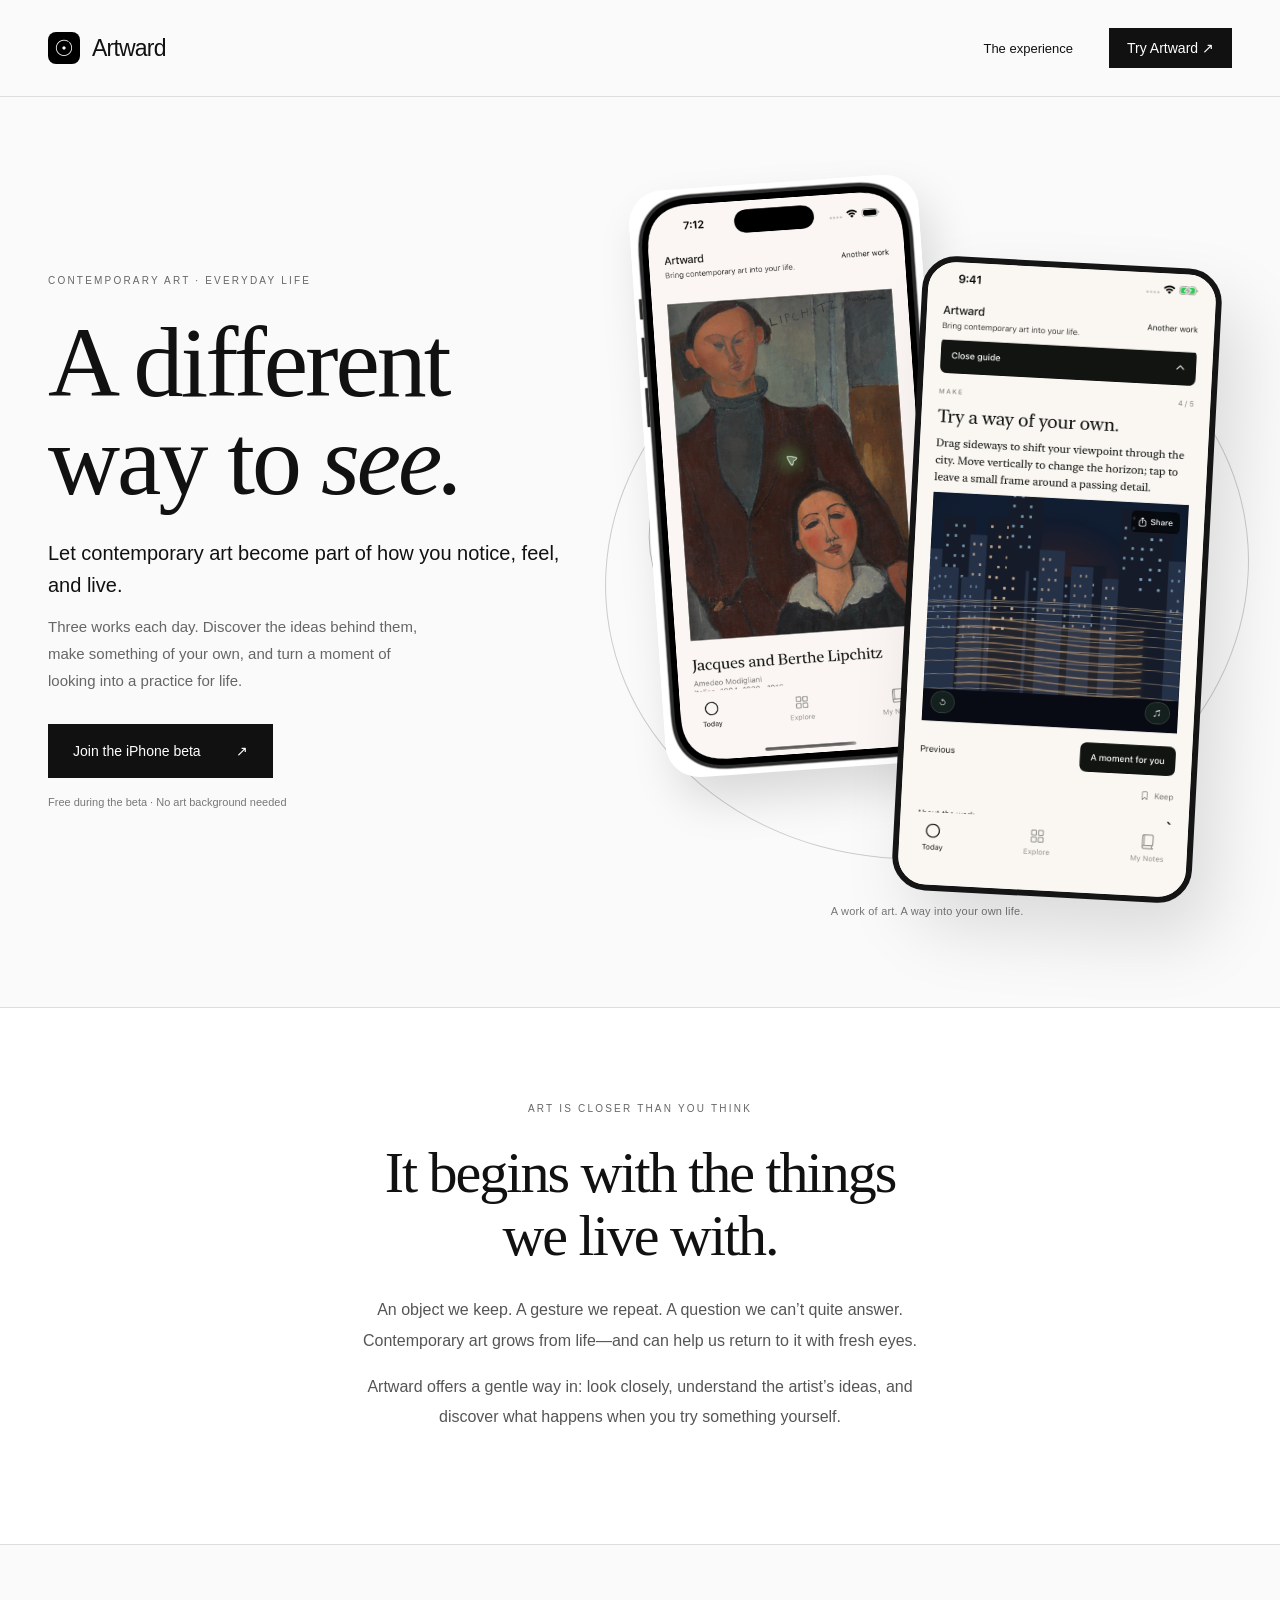
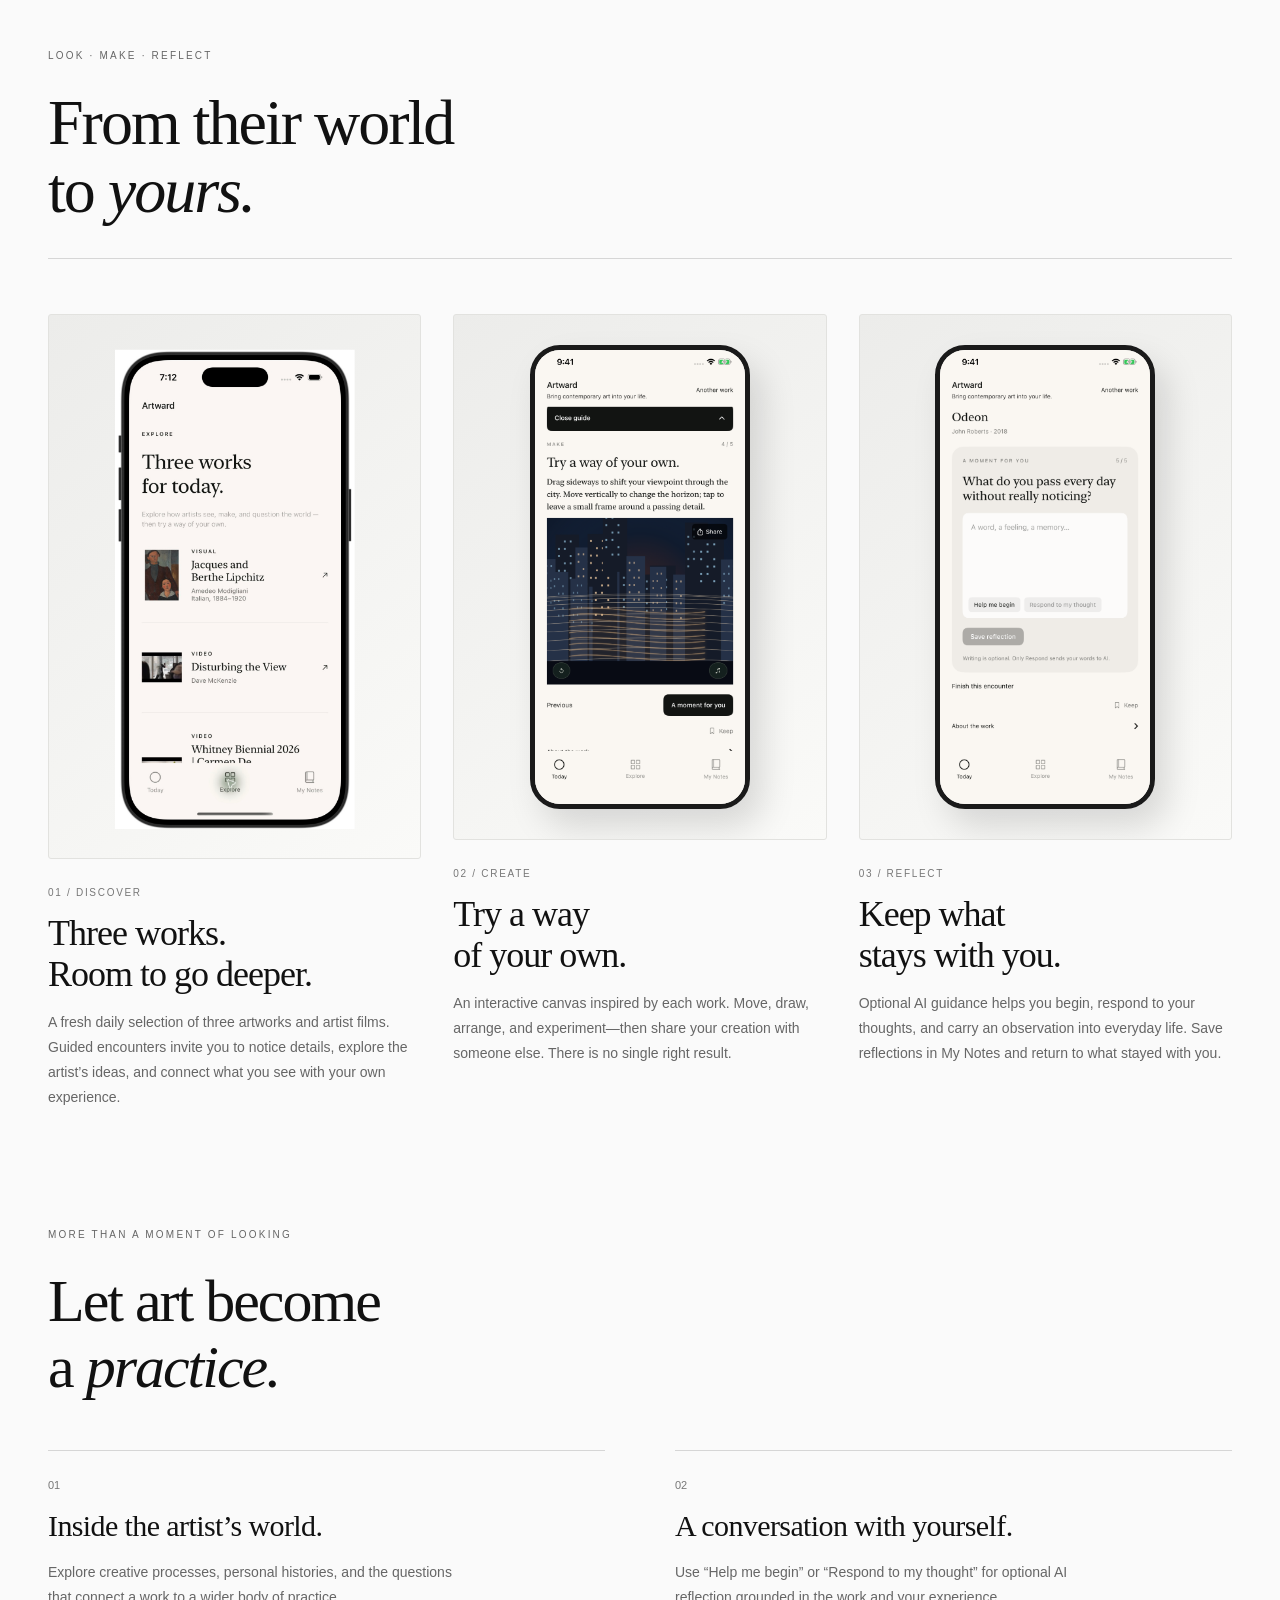
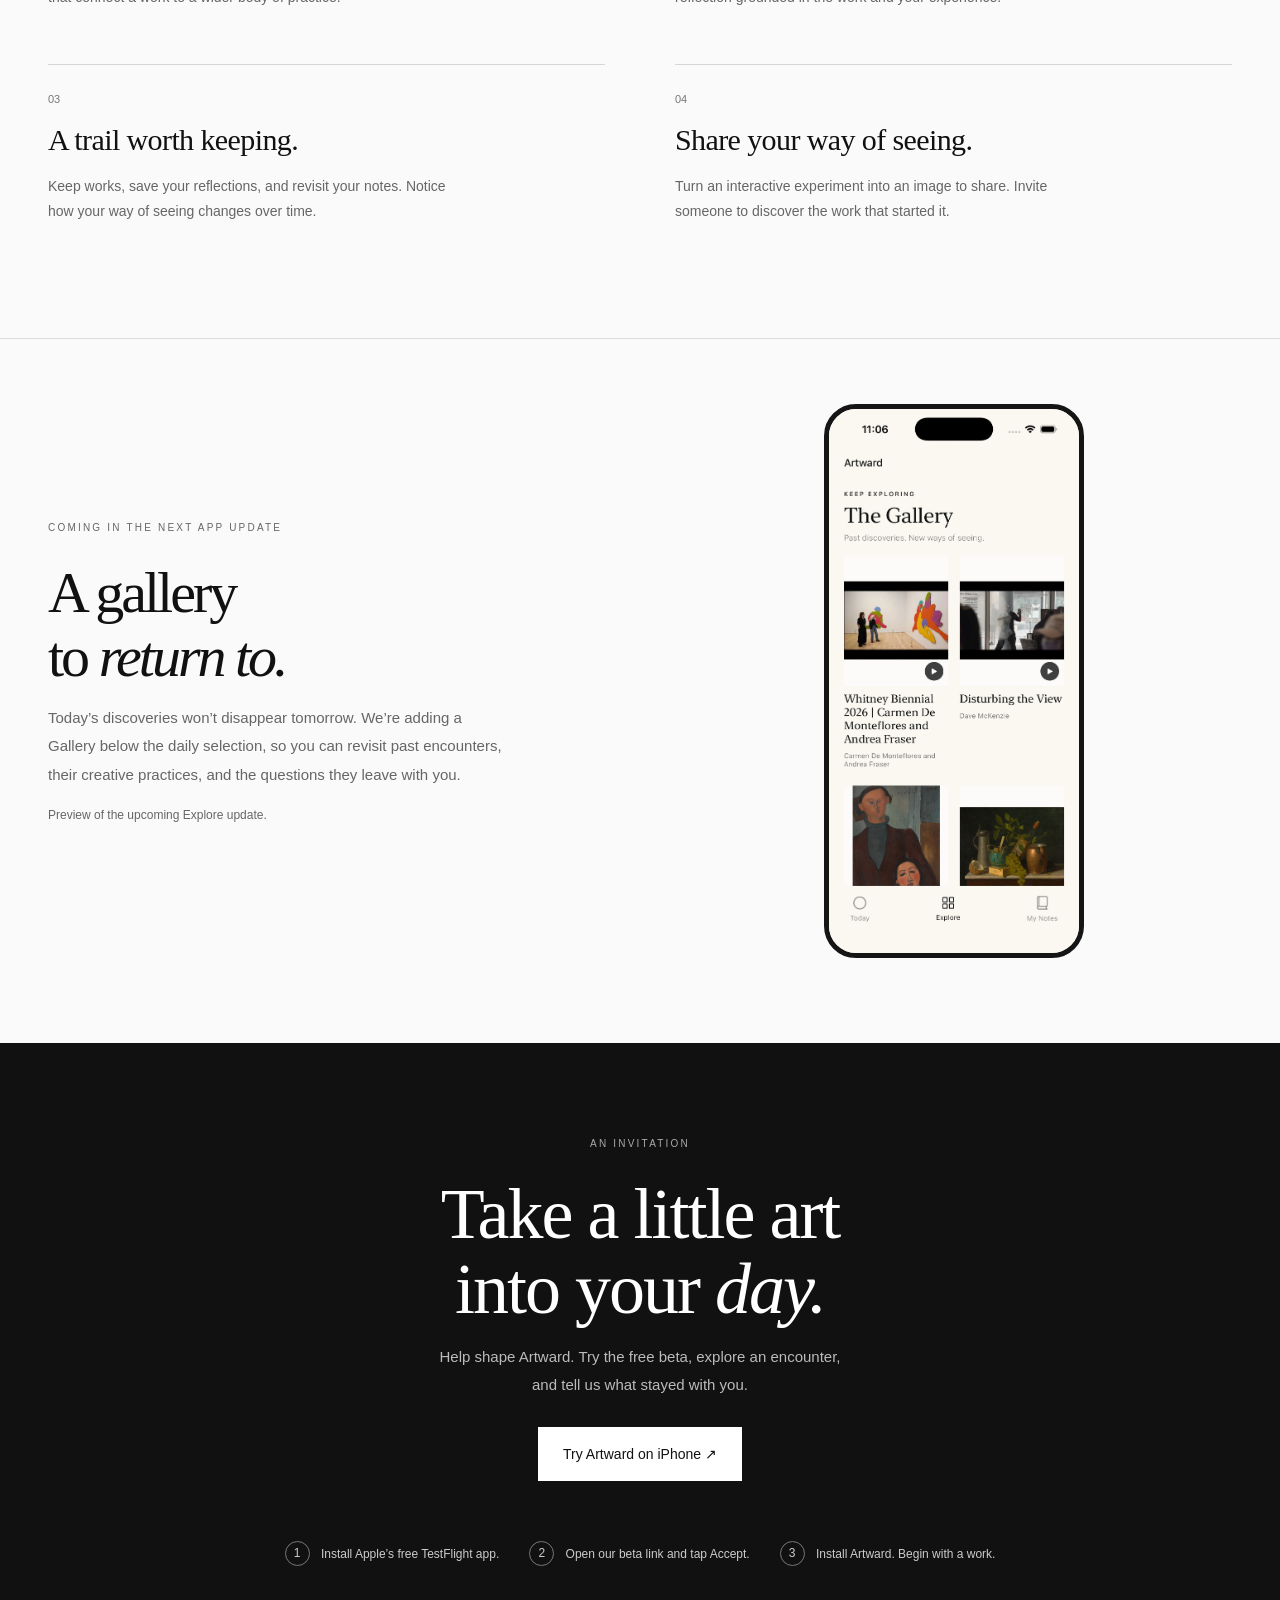
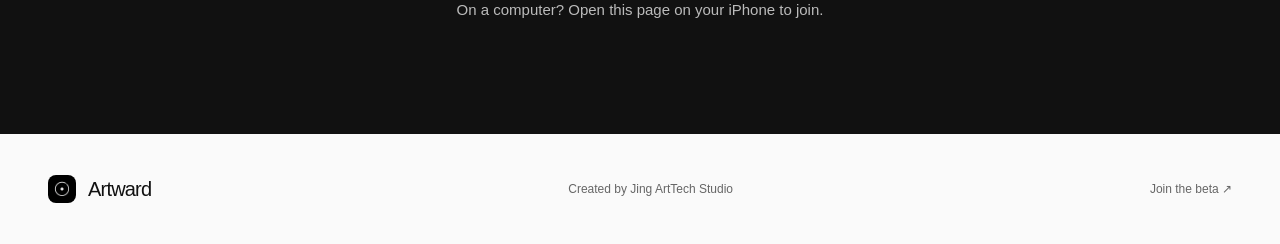
==== commit cbb6d11a: "Update Artward brand statement" ====
--- a/artward/index.html
+++ b/artward/index.html
@@ -1 +1 @@
-<!doctype html><html lang="en"><head><meta charset="utf-8"><meta name="viewport" content="width=device-width,initial-scale=1"><title>Artward — Bring contemporary art into your life.</title><meta name="description" content="Look closer. Try a creative response. Find a new perspective. Artward brings contemporary art into everyday life through guided, interactive experiences."><meta property="og:title" content="Artward — A different way to see."><meta property="og:description" content="Bring contemporary art into your life. Explore, create, and reflect. Join the iPhone beta."><meta property="og:image" content="https://soulart.site/artward/assets/create-current.png"><link rel="canonical" href="https://soulart.site/artward/"><meta property="og:url" content="https://soulart.site/artward/"><meta name="theme-color" content="#fafafa"><link rel="icon" href="assets/logo.png"><link rel="stylesheet" href="styles.css?v=20261008rollback"></head><body><header><a class="brand" href="#"><img src="assets/logo.png" width="32" height="32" alt="">Artward</a><nav><a href="#experience">The experience</a><a class="button small" href="https://api.jingarttech.com/v1/art/install?lang=en">Try Artward ↗</a></nav></header><main><section class="hero"><div class="intro"><p class="eyebrow">CONTEMPORARY ART · EVERYDAY LIFE</p><h1>A different<br>way to <em>see.</em></h1><p class="lede">Bring contemporary art into your life.</p><p class="sub">Three works each day. Discover the ideas behind them, make something of your own, and turn a moment of looking into a practice for life.</p><a class="button" href="https://api.jingarttech.com/v1/art/install?lang=en">Join the iPhone beta <span>↗</span></a><p class="footnote">Free during the beta · No art background needed</p></div><div class="hero-art"><div class="halo"></div><img class="restored-contours" src="assets/aperture.svg" alt="" aria-hidden="true"><figure class="phone companion"><img src="assets/artwork-current.png" alt="Jacques and Berthe Lipchitz in the Artward app" width="810" height="1740"></figure><figure class="phone"><img src="assets/create-current.png" alt="Artward interactive creative practice, shown in an iPhone mockup" width="1206" height="2622"></figure><p class="caption">A work of art. A way into your own life.</p></div></section><section class="statement"><p class="eyebrow">ART IS CLOSER THAN YOU THINK</p><h2>It begins with the things<br>we live with.</h2><p>An object we keep. A gesture we repeat. A question we can’t quite answer. Contemporary art grows from life—and can help us return to it with fresh eyes.</p><p>Artward offers a gentle way in: look closely, understand the artist’s ideas, and discover what happens when you try something yourself.</p></section><section id="experience" class="experience"><div class="section-head"><p class="eyebrow">LOOK · MAKE · REFLECT</p><h2>From their world<br>to <em>yours.</em></h2></div><div class="cards"><article><figure class="screen simulator-screen"><img src="assets/explore-current.png" alt="Explore presents a small collection of three visual artworks and artist films" width="1206" height="2622" loading="lazy"></figure><p class="number">01 / DISCOVER</p><h3>Three works.<br>Room to go deeper.</h3><p>A fresh daily selection of three artworks and artist films. Guided encounters invite you to notice details, explore the artist’s ideas, and connect what you see with your own experience.</p></article><article><figure class="screen"><img src="assets/create-current.png" alt="Real Artward screen: an interactive cityscape canvas with a Share button" width="1206" height="2622" loading="lazy"></figure><p class="number">02 / CREATE</p><h3>Try a way<br>of your own.</h3><p>An interactive canvas inspired by each work. Move, draw, arrange, and experiment—then share your creation with someone else. There is no single right result.</p></article><article><figure class="screen"><img src="assets/reflect-current.png" alt="The reflection input in Artward with optional AI help and Save Reflection" width="1206" height="2622" loading="lazy"></figure><p class="number">03 / REFLECT</p><h3>Keep what<br>stays with you.</h3><p>Optional AI guidance helps you begin, respond to your thoughts, and carry an observation into everyday life. Save reflections in My Notes and return to what stayed with you.</p></article></div></section><section class="features"><div class="section-head"><p class="eyebrow">MORE THAN A MOMENT OF LOOKING</p><h2>Let art become<br>a <em>practice.</em></h2></div><div class="feature-grid"><article><span>01</span><h3>Inside the artist’s world.</h3><p>Explore creative processes, personal histories, and the questions that connect a work to a wider body of practice.</p></article><article><span>02</span><h3>A conversation with yourself.</h3><p>Use “Help me begin” or “Respond to my thought” for optional AI reflection grounded in the work and your experience.</p></article><article><span>03</span><h3>A trail worth keeping.</h3><p>Keep works, save your reflections, and revisit your notes. Notice how your way of seeing changes over time.</p></article><article><span>04</span><h3>Share your way of seeing.</h3><p>Turn an interactive experiment into an image to share. Invite someone to discover the work that started it.</p></article></div></section><section class="next"><div><p class="eyebrow">COMING IN THE NEXT APP UPDATE</p><h2>A gallery<br>to <em>return to.</em></h2><p>Today’s discoveries won’t disappear tomorrow. We’re adding a Gallery below the daily selection, so you can revisit past encounters, their creative practices, and the questions they leave with you.</p><p class="quiet-note">Preview of the upcoming Explore update.</p></div><figure class="gallery-window"><img src="assets/gallery-preview-oct8.webp" width="1206" height="2622" loading="lazy" alt="Preview of the upcoming Gallery: previous artworks arranged in two columns"></figure></section><section class="join" id="join"><p class="eyebrow">AN INVITATION</p><h2>Take a little art<br>into your <em>day.</em></h2><p>Help shape Artward. Try the free beta, explore an encounter,<br class="desktop"> and tell us what stayed with you.</p><a class="button" href="https://api.jingarttech.com/v1/art/install?lang=en">Try Artward on iPhone ↗</a><div class="steps"><p><b>1</b> Install Apple’s free TestFlight app.</p><p><b>2</b> Open our beta link and tap Accept.</p><p><b>3</b> Install Artward. Begin with a work.</p></div><p class="footnote">On a computer? Open this page on your iPhone to join.</p></section></main><footer><a class="brand" href="#"><img src="assets/logo.png" width="28" height="28" alt="">Artward</a><p>Created by Jing ArtTech Studio</p><a href="https://api.jingarttech.com/v1/art/install?lang=en">Join the beta ↗</a></footer></body></html>
+<!doctype html><html lang="en"><head><meta charset="utf-8"><meta name="viewport" content="width=device-width,initial-scale=1"><title>Artward — Let contemporary art become part of how you notice, feel, and live.</title><meta name="description" content="Look closer. Try a creative response. Find a new perspective. Artward brings contemporary art into everyday life through guided, interactive experiences."><meta property="og:title" content="Artward — A different way to see."><meta property="og:description" content="Let contemporary art become part of how you notice, feel, and live. Explore, create, and reflect. Join the iPhone beta."><meta property="og:image" content="https://soulart.site/artward/assets/create-current.png"><link rel="canonical" href="https://soulart.site/artward/"><meta property="og:url" content="https://soulart.site/artward/"><meta name="theme-color" content="#fafafa"><link rel="icon" href="assets/logo.png"><link rel="stylesheet" href="styles.css?v=20261008rollback"></head><body><header><a class="brand" href="#"><img src="assets/logo.png" width="32" height="32" alt="">Artward</a><nav><a href="#experience">The experience</a><a class="button small" href="https://api.jingarttech.com/v1/art/install?lang=en">Try Artward ↗</a></nav></header><main><section class="hero"><div class="intro"><p class="eyebrow">CONTEMPORARY ART · EVERYDAY LIFE</p><h1>A different<br>way to <em>see.</em></h1><p class="lede">Let contemporary art become part of how you notice, feel, and live.</p><p class="sub">Three works each day. Discover the ideas behind them, make something of your own, and turn a moment of looking into a practice for life.</p><a class="button" href="https://api.jingarttech.com/v1/art/install?lang=en">Join the iPhone beta <span>↗</span></a><p class="footnote">Free during the beta · No art background needed</p></div><div class="hero-art"><div class="halo"></div><img class="restored-contours" src="assets/aperture.svg" alt="" aria-hidden="true"><figure class="phone companion"><img src="assets/artwork-current.png" alt="Jacques and Berthe Lipchitz in the Artward app" width="810" height="1740"></figure><figure class="phone"><img src="assets/create-current.png" alt="Artward interactive creative practice, shown in an iPhone mockup" width="1206" height="2622"></figure><p class="caption">A work of art. A way into your own life.</p></div></section><section class="statement"><p class="eyebrow">ART IS CLOSER THAN YOU THINK</p><h2>It begins with the things<br>we live with.</h2><p>An object we keep. A gesture we repeat. A question we can’t quite answer. Contemporary art grows from life—and can help us return to it with fresh eyes.</p><p>Artward offers a gentle way in: look closely, understand the artist’s ideas, and discover what happens when you try something yourself.</p></section><section id="experience" class="experience"><div class="section-head"><p class="eyebrow">LOOK · MAKE · REFLECT</p><h2>From their world<br>to <em>yours.</em></h2></div><div class="cards"><article><figure class="screen simulator-screen"><img src="assets/explore-current.png" alt="Explore presents a small collection of three visual artworks and artist films" width="1206" height="2622" loading="lazy"></figure><p class="number">01 / DISCOVER</p><h3>Three works.<br>Room to go deeper.</h3><p>A fresh daily selection of three artworks and artist films. Guided encounters invite you to notice details, explore the artist’s ideas, and connect what you see with your own experience.</p></article><article><figure class="screen"><img src="assets/create-current.png" alt="Real Artward screen: an interactive cityscape canvas with a Share button" width="1206" height="2622" loading="lazy"></figure><p class="number">02 / CREATE</p><h3>Try a way<br>of your own.</h3><p>An interactive canvas inspired by each work. Move, draw, arrange, and experiment—then share your creation with someone else. There is no single right result.</p></article><article><figure class="screen"><img src="assets/reflect-current.png" alt="The reflection input in Artward with optional AI help and Save Reflection" width="1206" height="2622" loading="lazy"></figure><p class="number">03 / REFLECT</p><h3>Keep what<br>stays with you.</h3><p>Optional AI guidance helps you begin, respond to your thoughts, and carry an observation into everyday life. Save reflections in My Notes and return to what stayed with you.</p></article></div></section><section class="features"><div class="section-head"><p class="eyebrow">MORE THAN A MOMENT OF LOOKING</p><h2>Let art become<br>a <em>practice.</em></h2></div><div class="feature-grid"><article><span>01</span><h3>Inside the artist’s world.</h3><p>Explore creative processes, personal histories, and the questions that connect a work to a wider body of practice.</p></article><article><span>02</span><h3>A conversation with yourself.</h3><p>Use “Help me begin” or “Respond to my thought” for optional AI reflection grounded in the work and your experience.</p></article><article><span>03</span><h3>A trail worth keeping.</h3><p>Keep works, save your reflections, and revisit your notes. Notice how your way of seeing changes over time.</p></article><article><span>04</span><h3>Share your way of seeing.</h3><p>Turn an interactive experiment into an image to share. Invite someone to discover the work that started it.</p></article></div></section><section class="next"><div><p class="eyebrow">COMING IN THE NEXT APP UPDATE</p><h2>A gallery<br>to <em>return to.</em></h2><p>Today’s discoveries won’t disappear tomorrow. We’re adding a Gallery below the daily selection, so you can revisit past encounters, their creative practices, and the questions they leave with you.</p><p class="quiet-note">Preview of the upcoming Explore update.</p></div><figure class="gallery-window"><img src="assets/gallery-preview-oct8.webp" width="1206" height="2622" loading="lazy" alt="Preview of the upcoming Gallery: previous artworks arranged in two columns"></figure></section><section class="join" id="join"><p class="eyebrow">AN INVITATION</p><h2>Take a little art<br>into your <em>day.</em></h2><p>Help shape Artward. Try the free beta, explore an encounter,<br class="desktop"> and tell us what stayed with you.</p><a class="button" href="https://api.jingarttech.com/v1/art/install?lang=en">Try Artward on iPhone ↗</a><div class="steps"><p><b>1</b> Install Apple’s free TestFlight app.</p><p><b>2</b> Open our beta link and tap Accept.</p><p><b>3</b> Install Artward. Begin with a work.</p></div><p class="footnote">On a computer? Open this page on your iPhone to join.</p></section></main><footer><a class="brand" href="#"><img src="assets/logo.png" width="28" height="28" alt="">Artward</a><p>Created by Jing ArtTech Studio</p><a href="https://api.jingarttech.com/v1/art/install?lang=en">Join the beta ↗</a></footer></body></html>
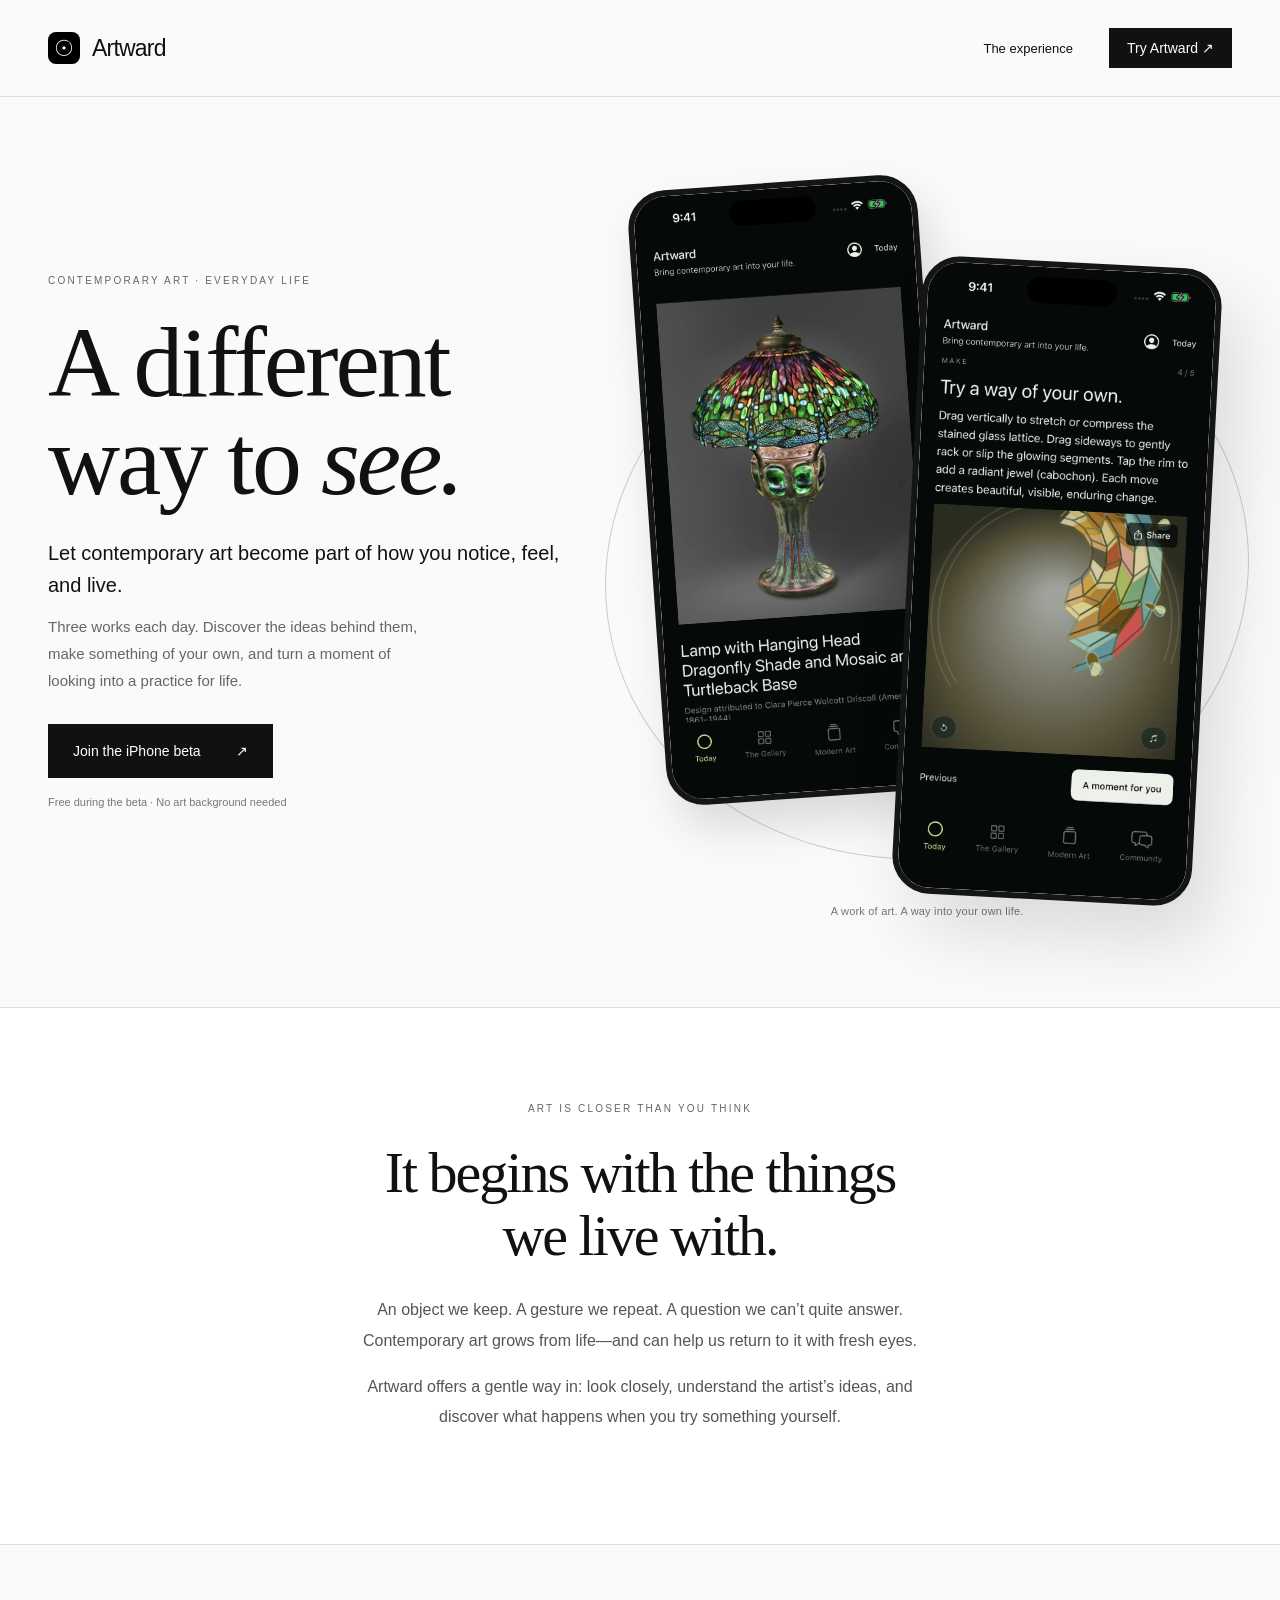
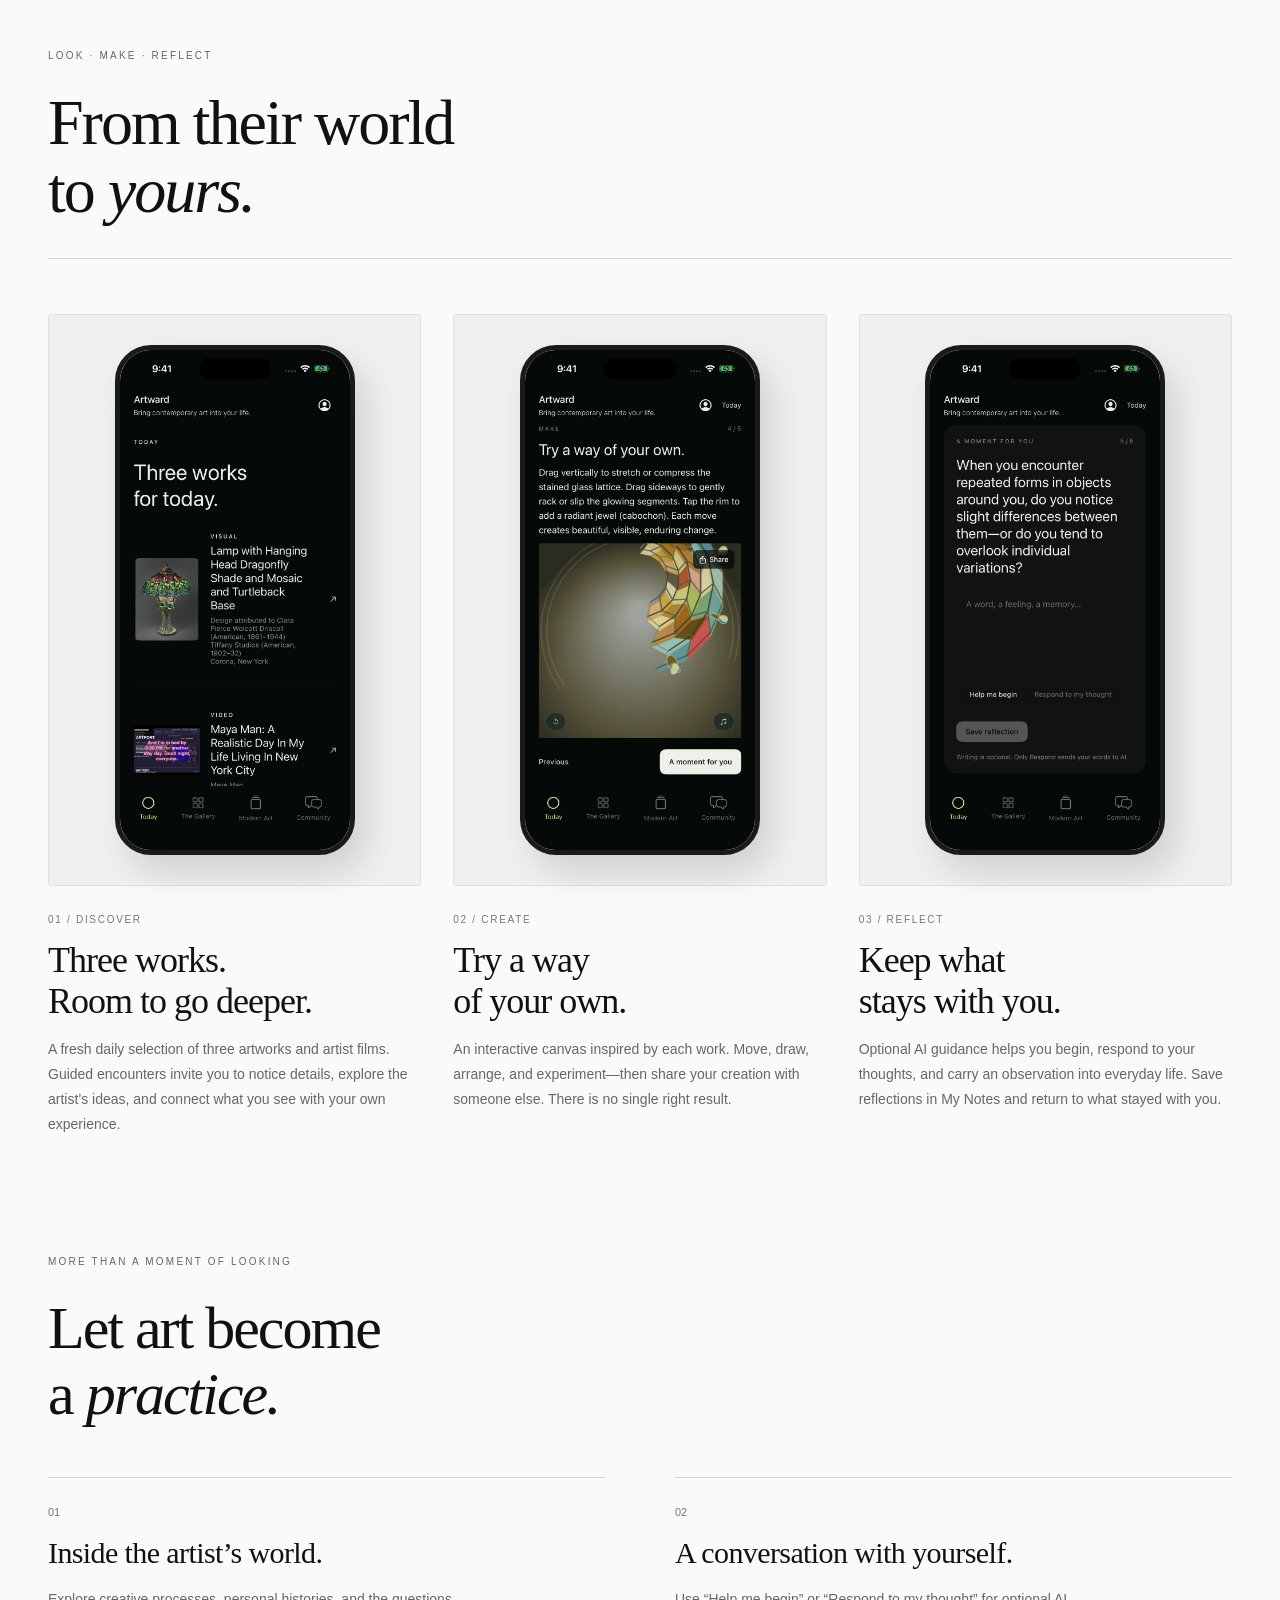
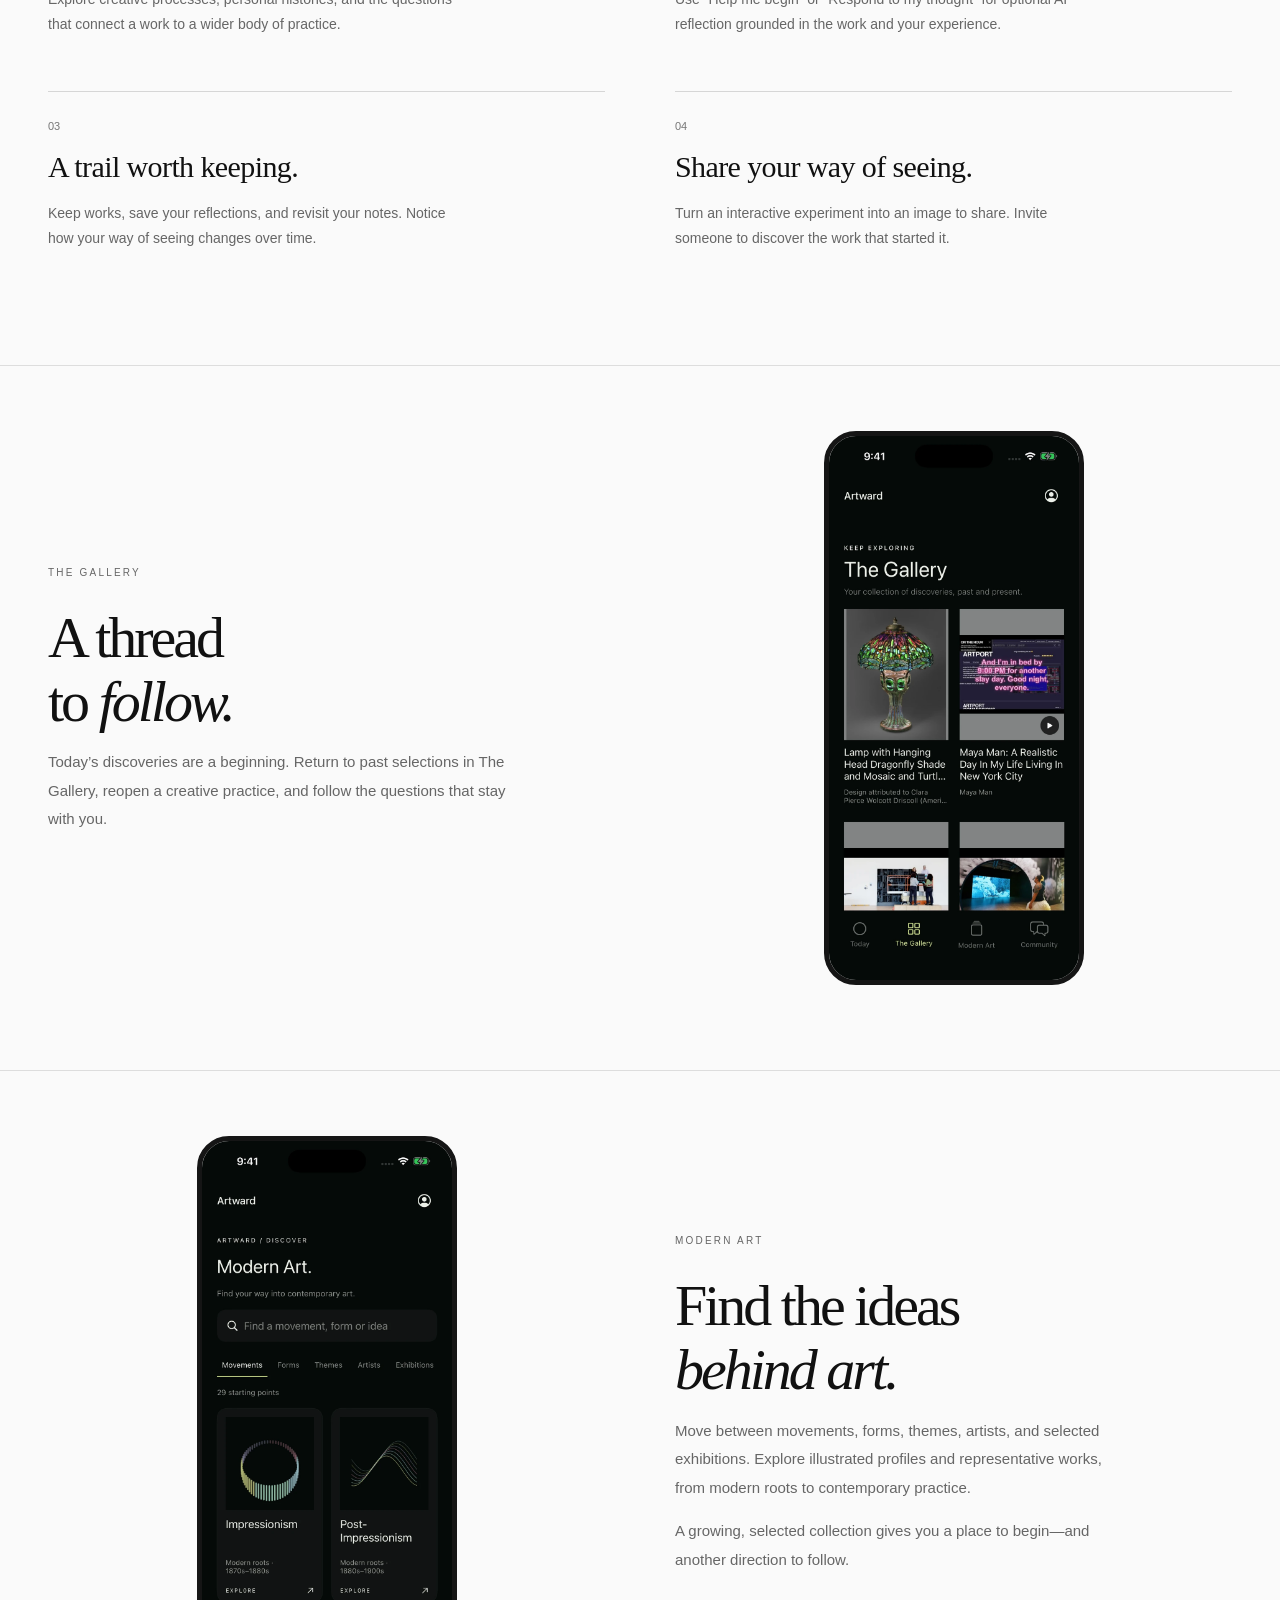
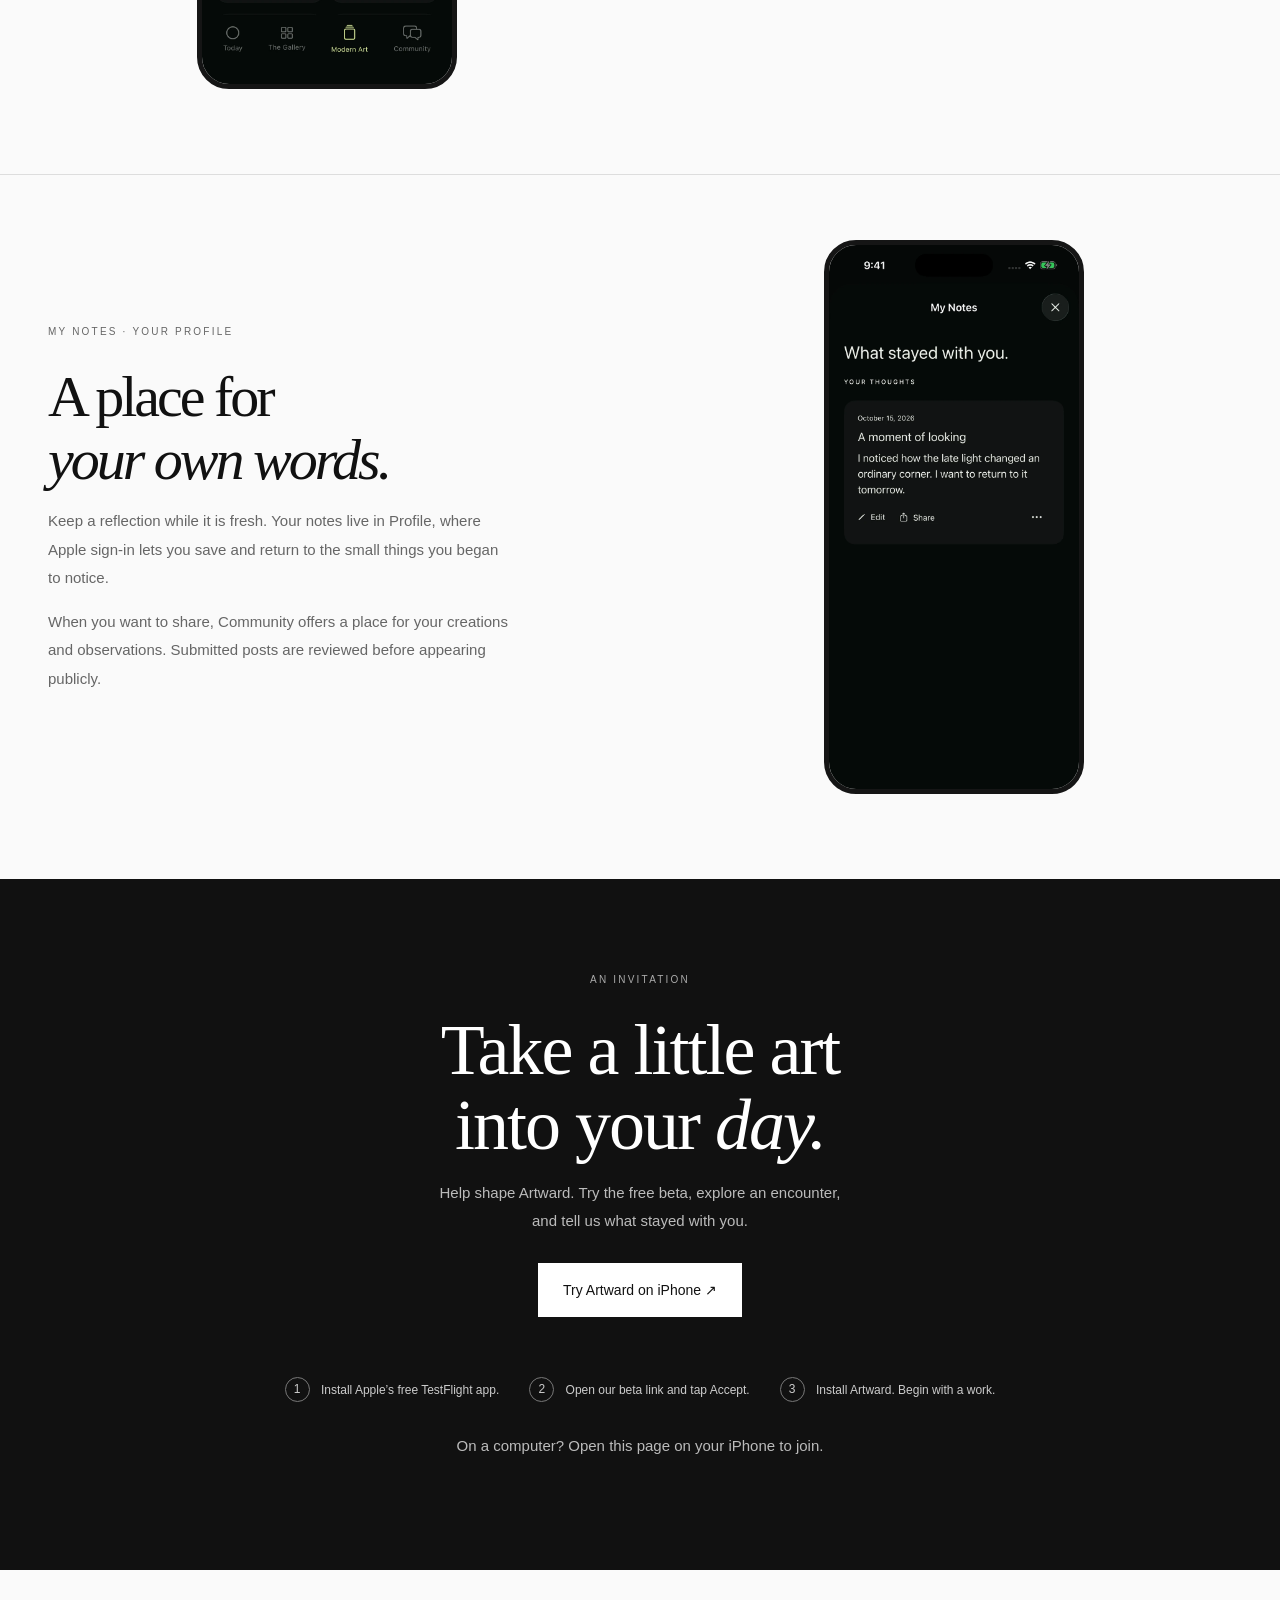
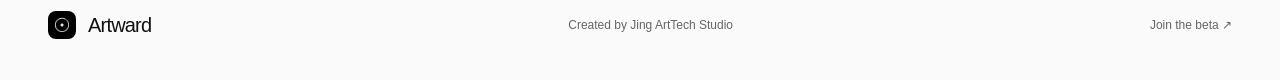
==== commit 96b5df26: "Update Artward beta screenshots and introduce learning and notes" ====
--- a/artward/index.html
+++ b/artward/index.html
@@ -1 +1,3 @@
-<!doctype html><html lang="en"><head><meta charset="utf-8"><meta name="viewport" content="width=device-width,initial-scale=1"><title>Artward — Let contemporary art become part of how you notice, feel, and live.</title><meta name="description" content="Look closer. Try a creative response. Find a new perspective. Artward brings contemporary art into everyday life through guided, interactive experiences."><meta property="og:title" content="Artward — A different way to see."><meta property="og:description" content="Let contemporary art become part of how you notice, feel, and live. Explore, create, and reflect. Join the iPhone beta."><meta property="og:image" content="https://soulart.site/artward/assets/create-current.png"><link rel="canonical" href="https://soulart.site/artward/"><meta property="og:url" content="https://soulart.site/artward/"><meta name="theme-color" content="#fafafa"><link rel="icon" href="assets/logo.png"><link rel="stylesheet" href="styles.css?v=20261008rollback"></head><body><header><a class="brand" href="#"><img src="assets/logo.png" width="32" height="32" alt="">Artward</a><nav><a href="#experience">The experience</a><a class="button small" href="https://api.jingarttech.com/v1/art/install?lang=en">Try Artward ↗</a></nav></header><main><section class="hero"><div class="intro"><p class="eyebrow">CONTEMPORARY ART · EVERYDAY LIFE</p><h1>A different<br>way to <em>see.</em></h1><p class="lede">Let contemporary art become part of how you notice, feel, and live.</p><p class="sub">Three works each day. Discover the ideas behind them, make something of your own, and turn a moment of looking into a practice for life.</p><a class="button" href="https://api.jingarttech.com/v1/art/install?lang=en">Join the iPhone beta <span>↗</span></a><p class="footnote">Free during the beta · No art background needed</p></div><div class="hero-art"><div class="halo"></div><img class="restored-contours" src="assets/aperture.svg" alt="" aria-hidden="true"><figure class="phone companion"><img src="assets/artwork-current.png" alt="Jacques and Berthe Lipchitz in the Artward app" width="810" height="1740"></figure><figure class="phone"><img src="assets/create-current.png" alt="Artward interactive creative practice, shown in an iPhone mockup" width="1206" height="2622"></figure><p class="caption">A work of art. A way into your own life.</p></div></section><section class="statement"><p class="eyebrow">ART IS CLOSER THAN YOU THINK</p><h2>It begins with the things<br>we live with.</h2><p>An object we keep. A gesture we repeat. A question we can’t quite answer. Contemporary art grows from life—and can help us return to it with fresh eyes.</p><p>Artward offers a gentle way in: look closely, understand the artist’s ideas, and discover what happens when you try something yourself.</p></section><section id="experience" class="experience"><div class="section-head"><p class="eyebrow">LOOK · MAKE · REFLECT</p><h2>From their world<br>to <em>yours.</em></h2></div><div class="cards"><article><figure class="screen simulator-screen"><img src="assets/explore-current.png" alt="Explore presents a small collection of three visual artworks and artist films" width="1206" height="2622" loading="lazy"></figure><p class="number">01 / DISCOVER</p><h3>Three works.<br>Room to go deeper.</h3><p>A fresh daily selection of three artworks and artist films. Guided encounters invite you to notice details, explore the artist’s ideas, and connect what you see with your own experience.</p></article><article><figure class="screen"><img src="assets/create-current.png" alt="Real Artward screen: an interactive cityscape canvas with a Share button" width="1206" height="2622" loading="lazy"></figure><p class="number">02 / CREATE</p><h3>Try a way<br>of your own.</h3><p>An interactive canvas inspired by each work. Move, draw, arrange, and experiment—then share your creation with someone else. There is no single right result.</p></article><article><figure class="screen"><img src="assets/reflect-current.png" alt="The reflection input in Artward with optional AI help and Save Reflection" width="1206" height="2622" loading="lazy"></figure><p class="number">03 / REFLECT</p><h3>Keep what<br>stays with you.</h3><p>Optional AI guidance helps you begin, respond to your thoughts, and carry an observation into everyday life. Save reflections in My Notes and return to what stayed with you.</p></article></div></section><section class="features"><div class="section-head"><p class="eyebrow">MORE THAN A MOMENT OF LOOKING</p><h2>Let art become<br>a <em>practice.</em></h2></div><div class="feature-grid"><article><span>01</span><h3>Inside the artist’s world.</h3><p>Explore creative processes, personal histories, and the questions that connect a work to a wider body of practice.</p></article><article><span>02</span><h3>A conversation with yourself.</h3><p>Use “Help me begin” or “Respond to my thought” for optional AI reflection grounded in the work and your experience.</p></article><article><span>03</span><h3>A trail worth keeping.</h3><p>Keep works, save your reflections, and revisit your notes. Notice how your way of seeing changes over time.</p></article><article><span>04</span><h3>Share your way of seeing.</h3><p>Turn an interactive experiment into an image to share. Invite someone to discover the work that started it.</p></article></div></section><section class="next"><div><p class="eyebrow">COMING IN THE NEXT APP UPDATE</p><h2>A gallery<br>to <em>return to.</em></h2><p>Today’s discoveries won’t disappear tomorrow. We’re adding a Gallery below the daily selection, so you can revisit past encounters, their creative practices, and the questions they leave with you.</p><p class="quiet-note">Preview of the upcoming Explore update.</p></div><figure class="gallery-window"><img src="assets/gallery-preview-oct8.webp" width="1206" height="2622" loading="lazy" alt="Preview of the upcoming Gallery: previous artworks arranged in two columns"></figure></section><section class="join" id="join"><p class="eyebrow">AN INVITATION</p><h2>Take a little art<br>into your <em>day.</em></h2><p>Help shape Artward. Try the free beta, explore an encounter,<br class="desktop"> and tell us what stayed with you.</p><a class="button" href="https://api.jingarttech.com/v1/art/install?lang=en">Try Artward on iPhone ↗</a><div class="steps"><p><b>1</b> Install Apple’s free TestFlight app.</p><p><b>2</b> Open our beta link and tap Accept.</p><p><b>3</b> Install Artward. Begin with a work.</p></div><p class="footnote">On a computer? Open this page on your iPhone to join.</p></section></main><footer><a class="brand" href="#"><img src="assets/logo.png" width="28" height="28" alt="">Artward</a><p>Created by Jing ArtTech Studio</p><a href="https://api.jingarttech.com/v1/art/install?lang=en">Join the beta ↗</a></footer></body></html>
+<!doctype html><html lang="en"><head><meta charset="utf-8"><meta name="viewport" content="width=device-width,initial-scale=1"><title>Artward — Let contemporary art become part of how you notice, feel, and live.</title><meta name="description" content="Look closer. Try a creative response. Find a new perspective. Artward brings contemporary art into everyday life through guided, interactive experiences."><meta property="og:title" content="Artward — Let contemporary art become part of how you notice, feel, and live."><meta property="og:description" content="Let contemporary art become part of how you notice, feel, and live. Explore, create, and reflect. Join the iPhone beta."><meta property="og:image" content="https://soulart.site/artward/assets/nocturne-cover.jpg"><link rel="canonical" href="https://soulart.site/artward/"><meta property="og:url" content="https://soulart.site/artward/"><meta name="theme-color" content="#fafafa"><link rel="icon" href="assets/logo.png"><link rel="stylesheet" href="styles.css?v=20261015nocturne"></head><body><header><a class="brand" href="#"><img src="assets/logo.png" width="32" height="32" alt="">Artward</a><nav><a href="#experience">The experience</a><a class="button small" href="https://api.jingarttech.com/v1/art/install?lang=en">Try Artward ↗</a></nav></header><main><section class="hero"><div class="intro"><p class="eyebrow">CONTEMPORARY ART · EVERYDAY LIFE</p><h1>A different<br>way to <em>see.</em></h1><p class="lede">Let contemporary art become part of how you notice, feel, and live.</p><p class="sub">Three works each day. Discover the ideas behind them, make something of your own, and turn a moment of looking into a practice for life.</p><a class="button" href="https://api.jingarttech.com/v1/art/install?lang=en">Join the iPhone beta <span>↗</span></a><p class="footnote">Free during the beta · No art background needed</p></div><div class="hero-art"><div class="halo"></div><img class="restored-contours" src="assets/nocturne-field.svg" alt="" aria-hidden="true"><figure class="phone companion"><img src="assets/artwork-nocturne.webp" alt="A Tiffany Studios dragonfly lamp in the new Artward interface" width="804" height="1748"></figure><figure class="phone"><img src="assets/make-nocturne.webp" alt="Artward interactive creative practice, shown in an iPhone mockup" width="804" height="1748"></figure><p class="caption">A work of art. A way into your own life.</p></div></section><section class="statement"><p class="eyebrow">ART IS CLOSER THAN YOU THINK</p><h2>It begins with the things<br>we live with.</h2><p>An object we keep. A gesture we repeat. A question we can’t quite answer. Contemporary art grows from life—and can help us return to it with fresh eyes.</p><p>Artward offers a gentle way in: look closely, understand the artist’s ideas, and discover what happens when you try something yourself.</p></section><section id="experience" class="experience"><div class="section-head"><p class="eyebrow">LOOK · MAKE · REFLECT</p><h2>From their world<br>to <em>yours.</em></h2></div><div class="cards"><article><figure class="screen"><img src="assets/today-nocturne.webp" alt="Today in the new dark Artward interface" width="804" height="1748"></figure><p class="number">01 / DISCOVER</p><h3>Three works.<br>Room to go deeper.</h3><p>A fresh daily selection of three artworks and artist films. Guided encounters invite you to notice details, explore the artist’s ideas, and connect what you see with your own experience.</p></article><article><figure class="screen"><img src="assets/make-nocturne.webp" alt="Artward’s interactive stained-glass canvas and Share control" width="804" height="1748"></figure><p class="number">02 / CREATE</p><h3>Try a way<br>of your own.</h3><p>An interactive canvas inspired by each work. Move, draw, arrange, and experiment—then share your creation with someone else. There is no single right result.</p></article><article><figure class="screen"><img src="assets/reflect-nocturne.webp" alt="The reflection input in Artward with optional AI help and Save Reflection" width="804" height="1748"></figure><p class="number">03 / REFLECT</p><h3>Keep what<br>stays with you.</h3><p>Optional AI guidance helps you begin, respond to your thoughts, and carry an observation into everyday life. Save reflections in My Notes and return to what stayed with you.</p></article></div></section><section class="features"><div class="section-head"><p class="eyebrow">MORE THAN A MOMENT OF LOOKING</p><h2>Let art become<br>a <em>practice.</em></h2></div><div class="feature-grid"><article><span>01</span><h3>Inside the artist’s world.</h3><p>Explore creative processes, personal histories, and the questions that connect a work to a wider body of practice.</p></article><article><span>02</span><h3>A conversation with yourself.</h3><p>Use “Help me begin” or “Respond to my thought” for optional AI reflection grounded in the work and your experience.</p></article><article><span>03</span><h3>A trail worth keeping.</h3><p>Keep works, save your reflections, and revisit your notes. Notice how your way of seeing changes over time.</p></article><article><span>04</span><h3>Share your way of seeing.</h3><p>Turn an interactive experiment into an image to share. Invite someone to discover the work that started it.</p></article></div></section><section class="next"><div><p class="eyebrow">THE GALLERY</p><h2>A thread<br>to <em>follow.</em></h2><p>Today’s discoveries are a beginning. Return to past selections in The Gallery, reopen a creative practice, and follow the questions that stay with you.</p></div><figure class="gallery-window"><img src="assets/gallery-nocturne.webp" width="804" height="1748" alt="The Gallery in Artward, with past and present artwork selections"></figure></section>
+<section class="next reverse-next"><div><p class="eyebrow">MODERN ART</p><h2>Find the ideas<br><em>behind art.</em></h2><p>Move between movements, forms, themes, artists, and selected exhibitions. Explore illustrated profiles and representative works, from modern roots to contemporary practice.</p><p>A growing, selected collection gives you a place to begin—and another direction to follow.</p></div><figure class="gallery-window"><img src="assets/modern-art-nocturne.webp" width="804" height="1748" alt="Modern Art’s movements with original abstract category illustrations"></figure></section>
+<section class="next"><div><p class="eyebrow">MY NOTES · YOUR PROFILE</p><h2>A place for<br><em>your own words.</em></h2><p>Keep a reflection while it is fresh. Your notes live in Profile, where Apple sign-in lets you save and return to the small things you began to notice.</p><p>When you want to share, Community offers a place for your creations and observations. Submitted posts are reviewed before appearing publicly.</p></div><figure class="gallery-window"><img src="assets/notes-nocturne.webp" width="804" height="1748" alt="Private My Notes screen with an illustrative local sample reflection"></figure></section><section class="join" id="join"><p class="eyebrow">AN INVITATION</p><h2>Take a little art<br>into your <em>day.</em></h2><p>Help shape Artward. Try the free beta, explore an encounter,<br class="desktop"> and tell us what stayed with you.</p><a class="button" href="https://api.jingarttech.com/v1/art/install?lang=en">Try Artward on iPhone ↗</a><div class="steps"><p><b>1</b> Install Apple’s free TestFlight app.</p><p><b>2</b> Open our beta link and tap Accept.</p><p><b>3</b> Install Artward. Begin with a work.</p></div><p class="footnote">On a computer? Open this page on your iPhone to join.</p></section></main><footer><a class="brand" href="#"><img src="assets/logo.png" width="28" height="28" alt="">Artward</a><p>Created by Jing ArtTech Studio</p><a href="https://api.jingarttech.com/v1/art/install?lang=en">Join the beta ↗</a></footer></body></html>
--- a/artward/styles.css
+++ b/artward/styles.css
@@ -23,3 +23,16 @@
 @media(min-width:1100px){.hero{min-height:910px}.hero-art{min-height:740px}.hero-art .phone:not(.companion){width:300px;right:25px;top:85px}.phone.companion{width:290px;height:588px;left:25px;top:5px}.companion img{top:-40px}}
 
 .restored-contours{position:absolute;inset:0;width:100%;height:100%;object-fit:contain;opacity:.3;z-index:-1}.next{max-width:1280px;margin:auto;padding:65px 48px 85px;display:grid;grid-template-columns:1fr 1fr;gap:70px;align-items:center;border-top:1px solid #ddd}.next h2{font-size:58px;line-height:1.1}.next p:not(.eyebrow){font-size:15px;color:#666;line-height:1.9;max-width:460px}.gallery-window{width:260px;max-width:100%;margin:auto;height:auto;overflow:visible}.gallery-window img{display:block;width:100%;height:auto;border:5px solid #151515;border-radius:32px}.quiet-note{font-size:12px!important}@media(max-width:800px){.next{grid-template-columns:1fr;gap:35px;padding:50px 24px}.next h2{font-size:44px}}
+
+/* Current full-screen captures; preserve the two-phone hero and three stories. */
+.hero-art .phone.companion{height:auto;border:6px solid #151515;border-radius:38px;overflow:hidden}
+.hero-art .companion img{position:static;top:auto;width:100%;height:auto}
+.hero-art .phone:not(.companion){border-radius:38px}
+.restored-contours{opacity:.42;filter:none}
+.screen{height:auto;display:flex;align-items:center;justify-content:center;padding:30px 16px;overflow:visible;background:#f0f1ee}
+.screen img{width:240px;max-width:90%;height:auto;border-radius:36px;position:static;transform:none;clip-path:none}
+.next .gallery-window{width:260px}
+.next.reverse-next>div{grid-column:2;grid-row:1}
+.next.reverse-next>figure{grid-column:1;grid-row:1}
+@media(max-width:800px){.hero-art{min-height:620px}.hero-art .phone.companion{height:auto}.next.reverse-next>div,.next.reverse-next>figure{grid-column:auto;grid-row:auto}.screen{height:auto}.screen img{width:260px}}
+@media(max-width:370px){.hero-art{min-height:550px}}
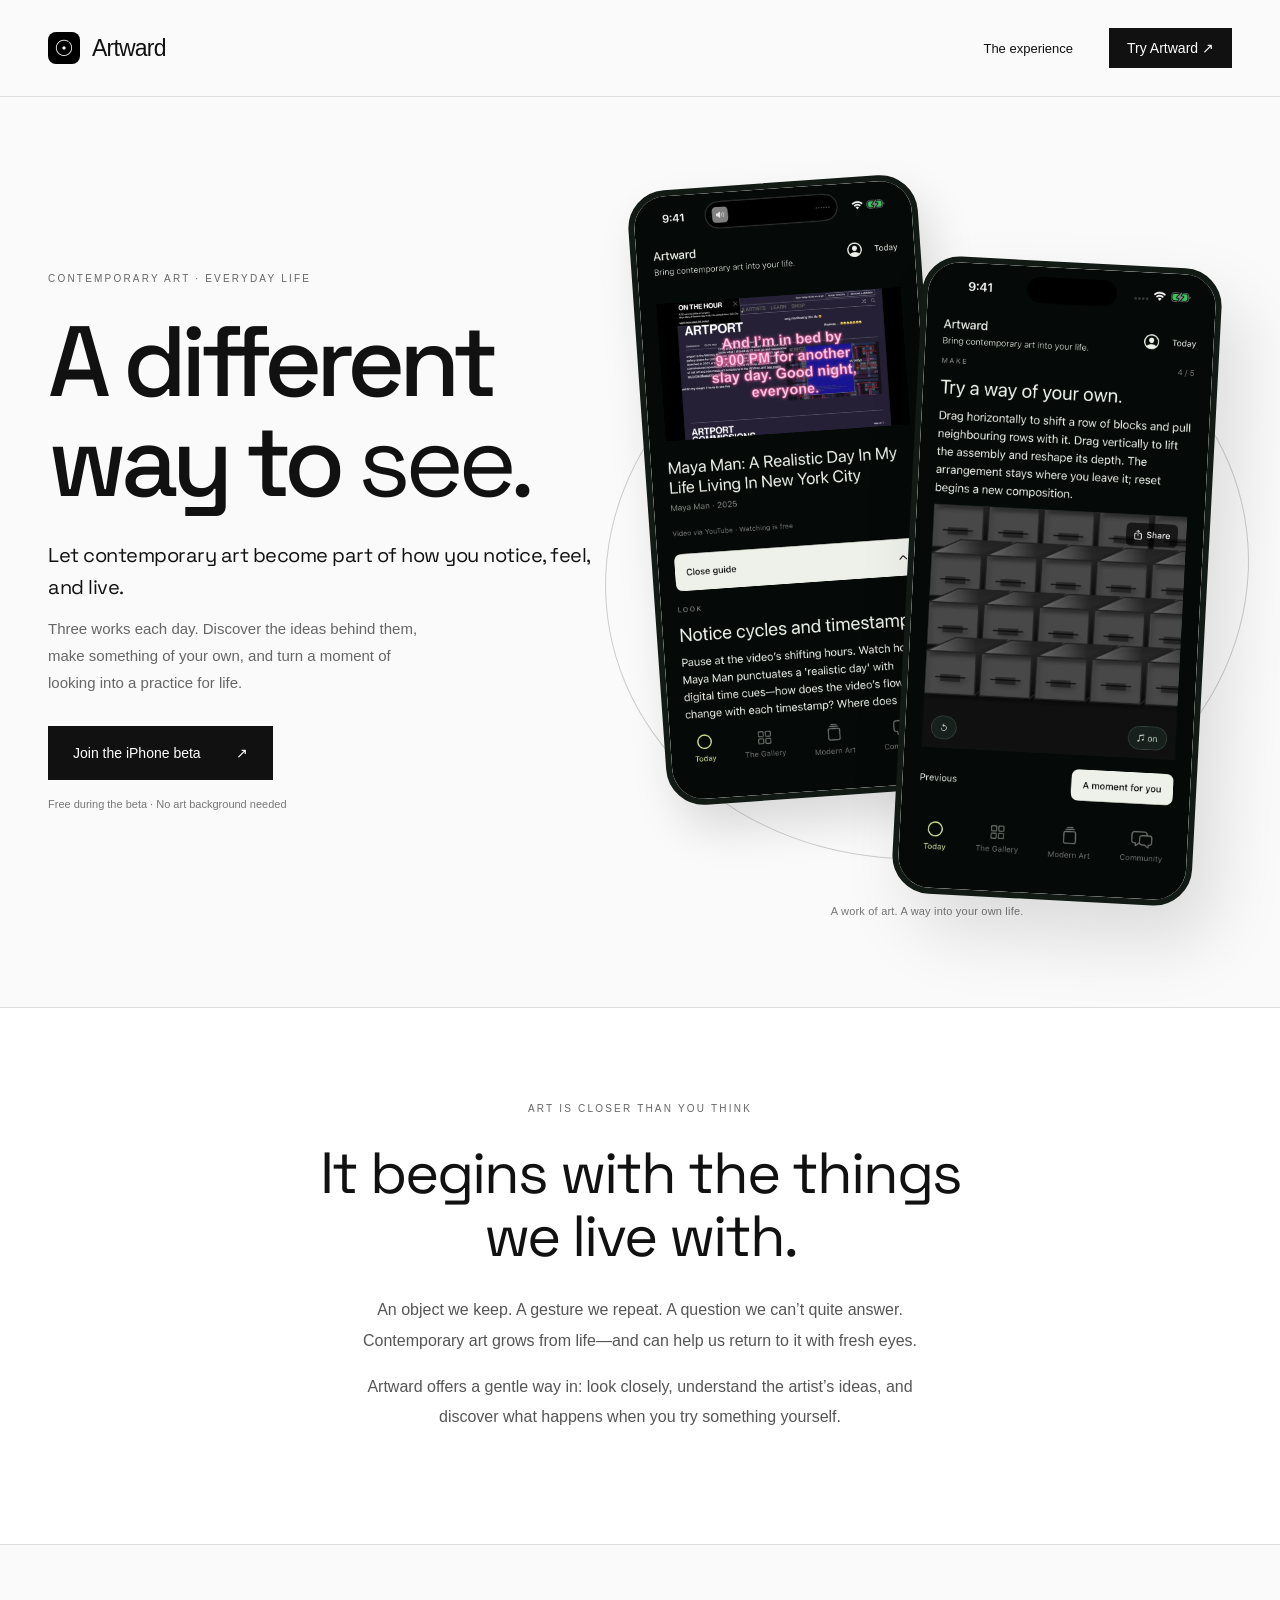
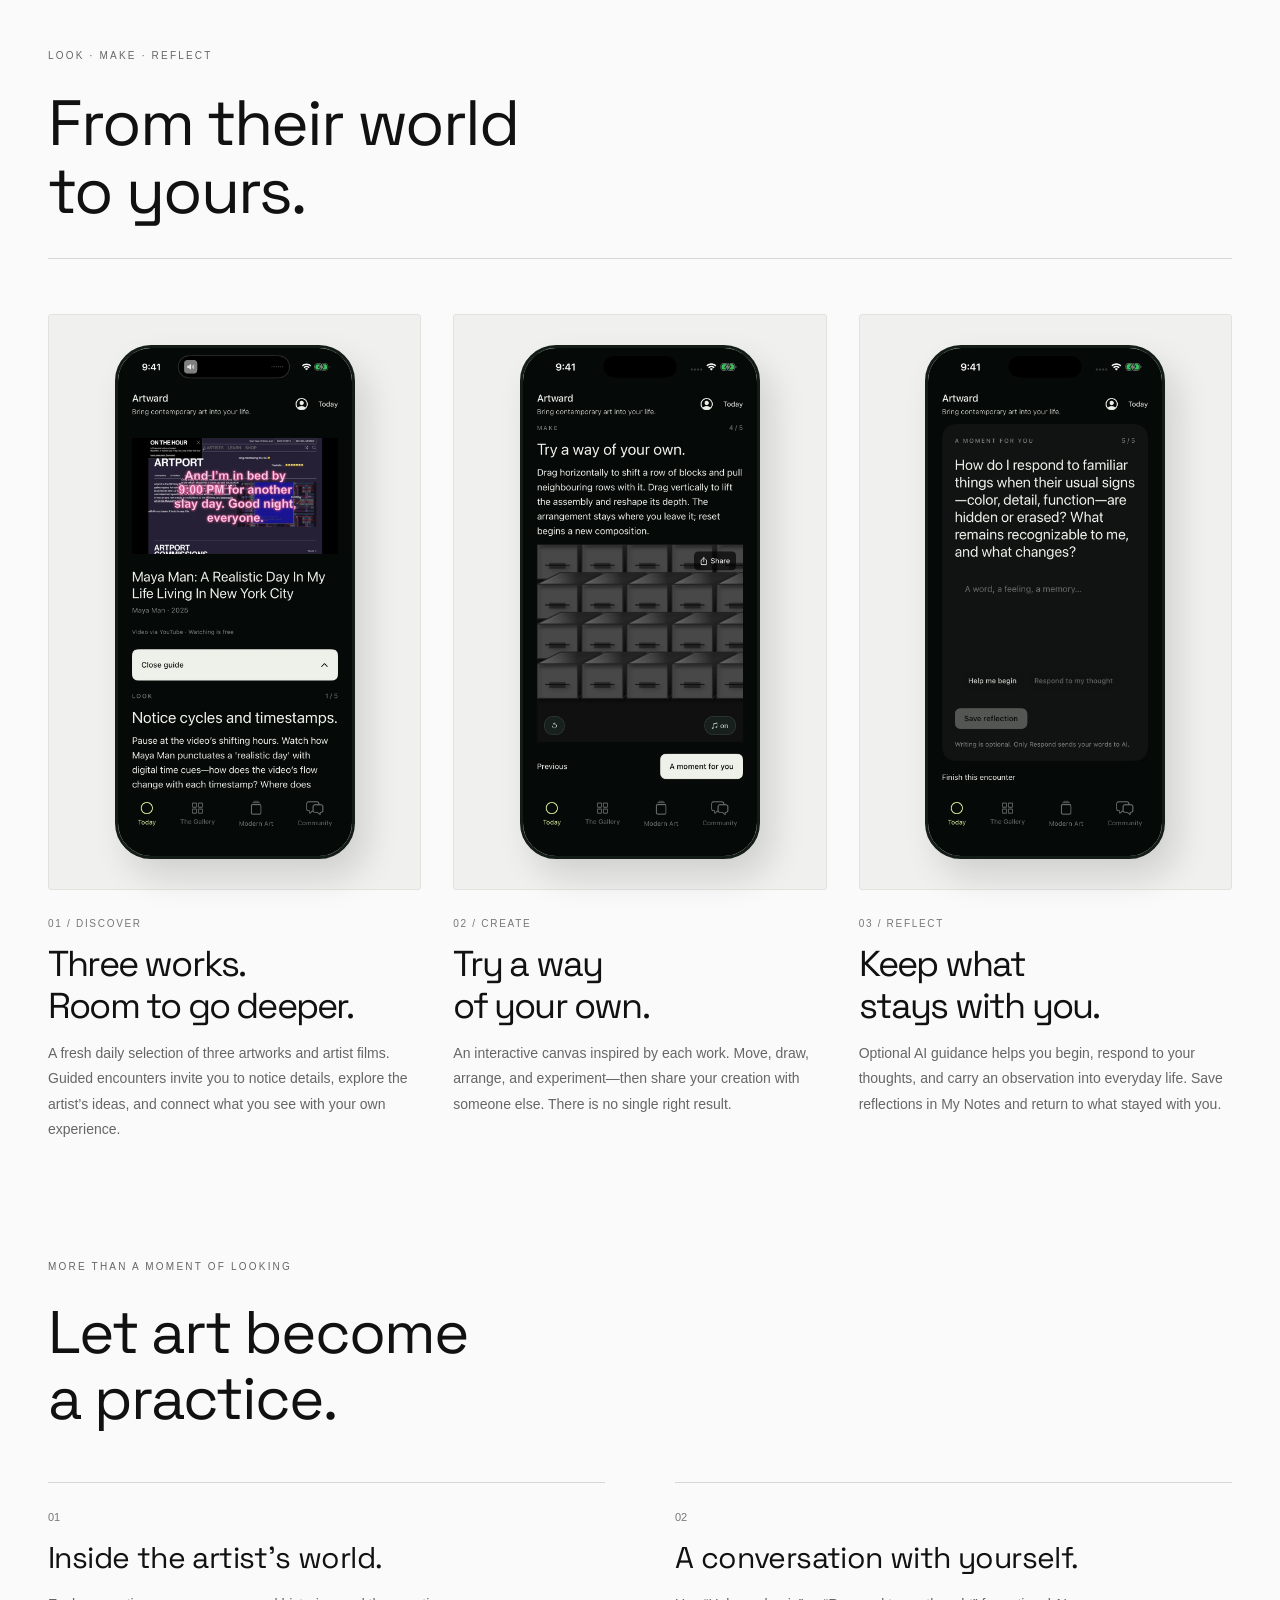
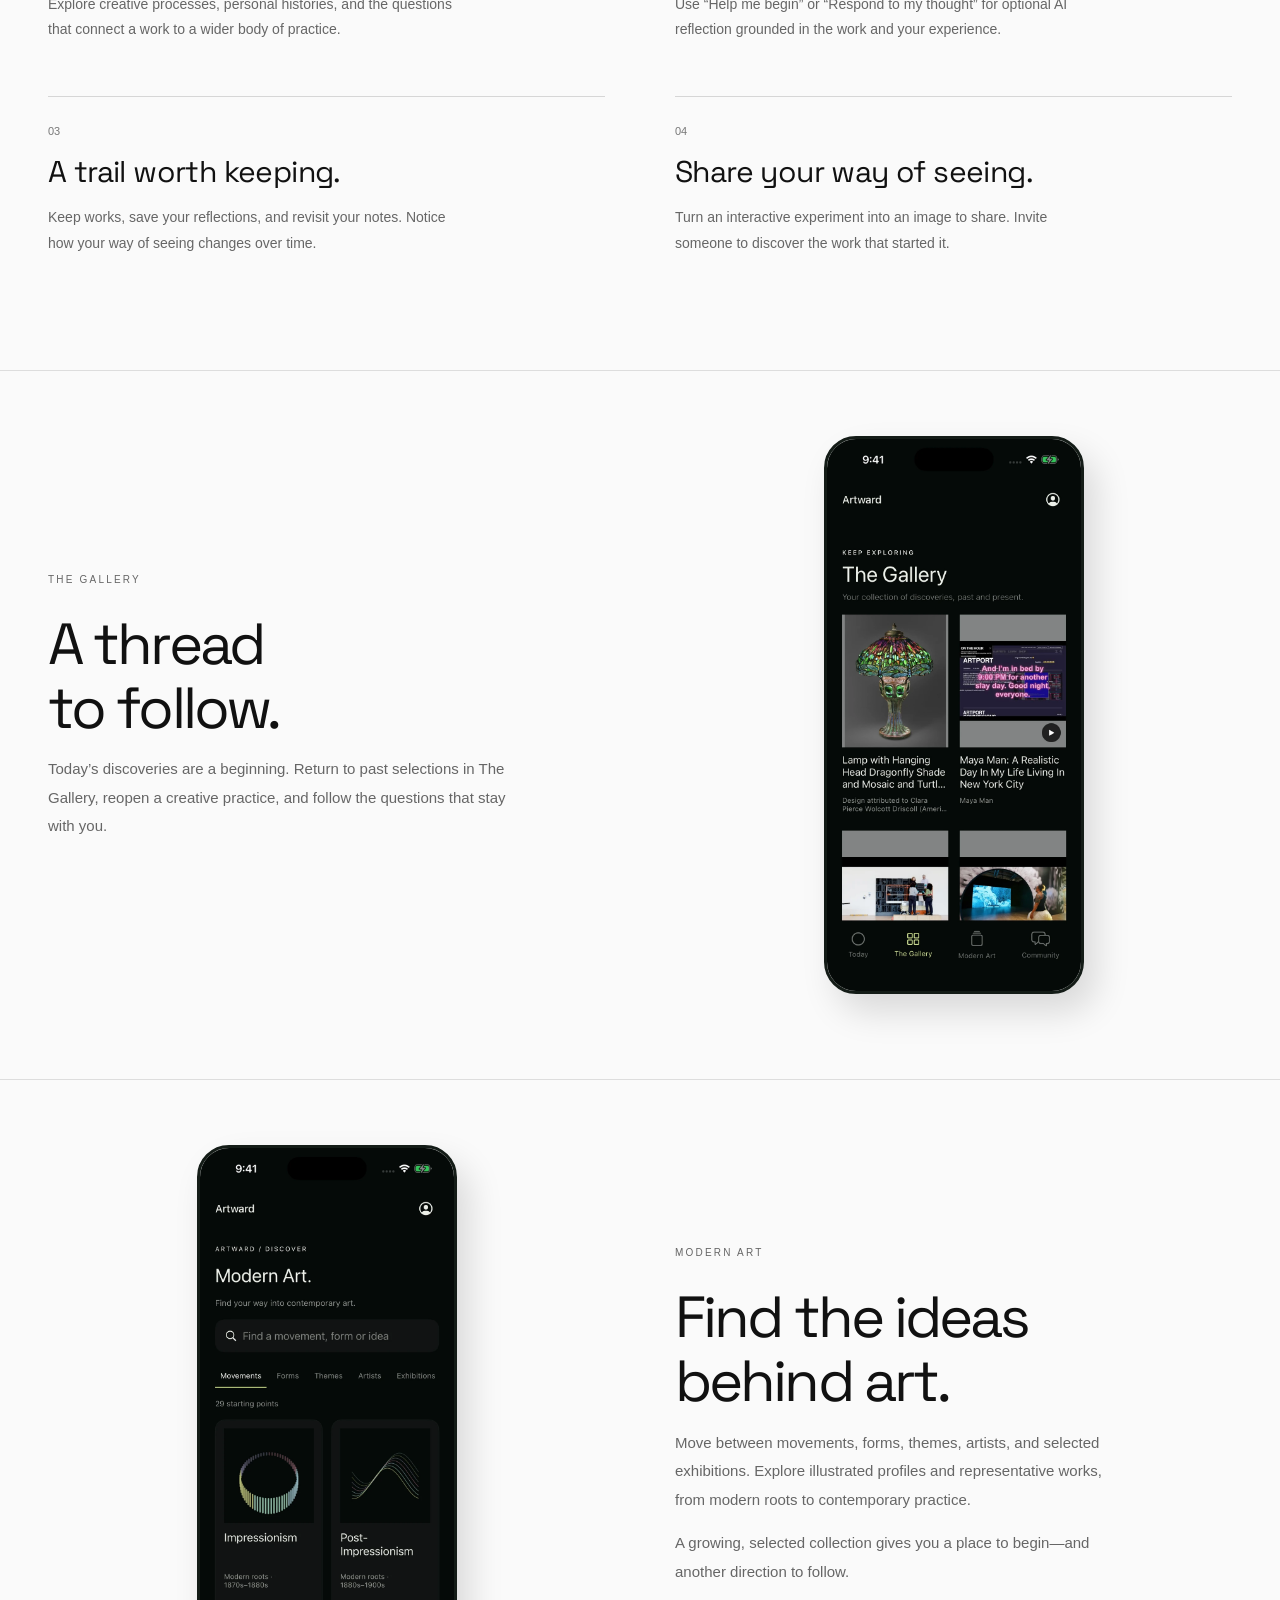
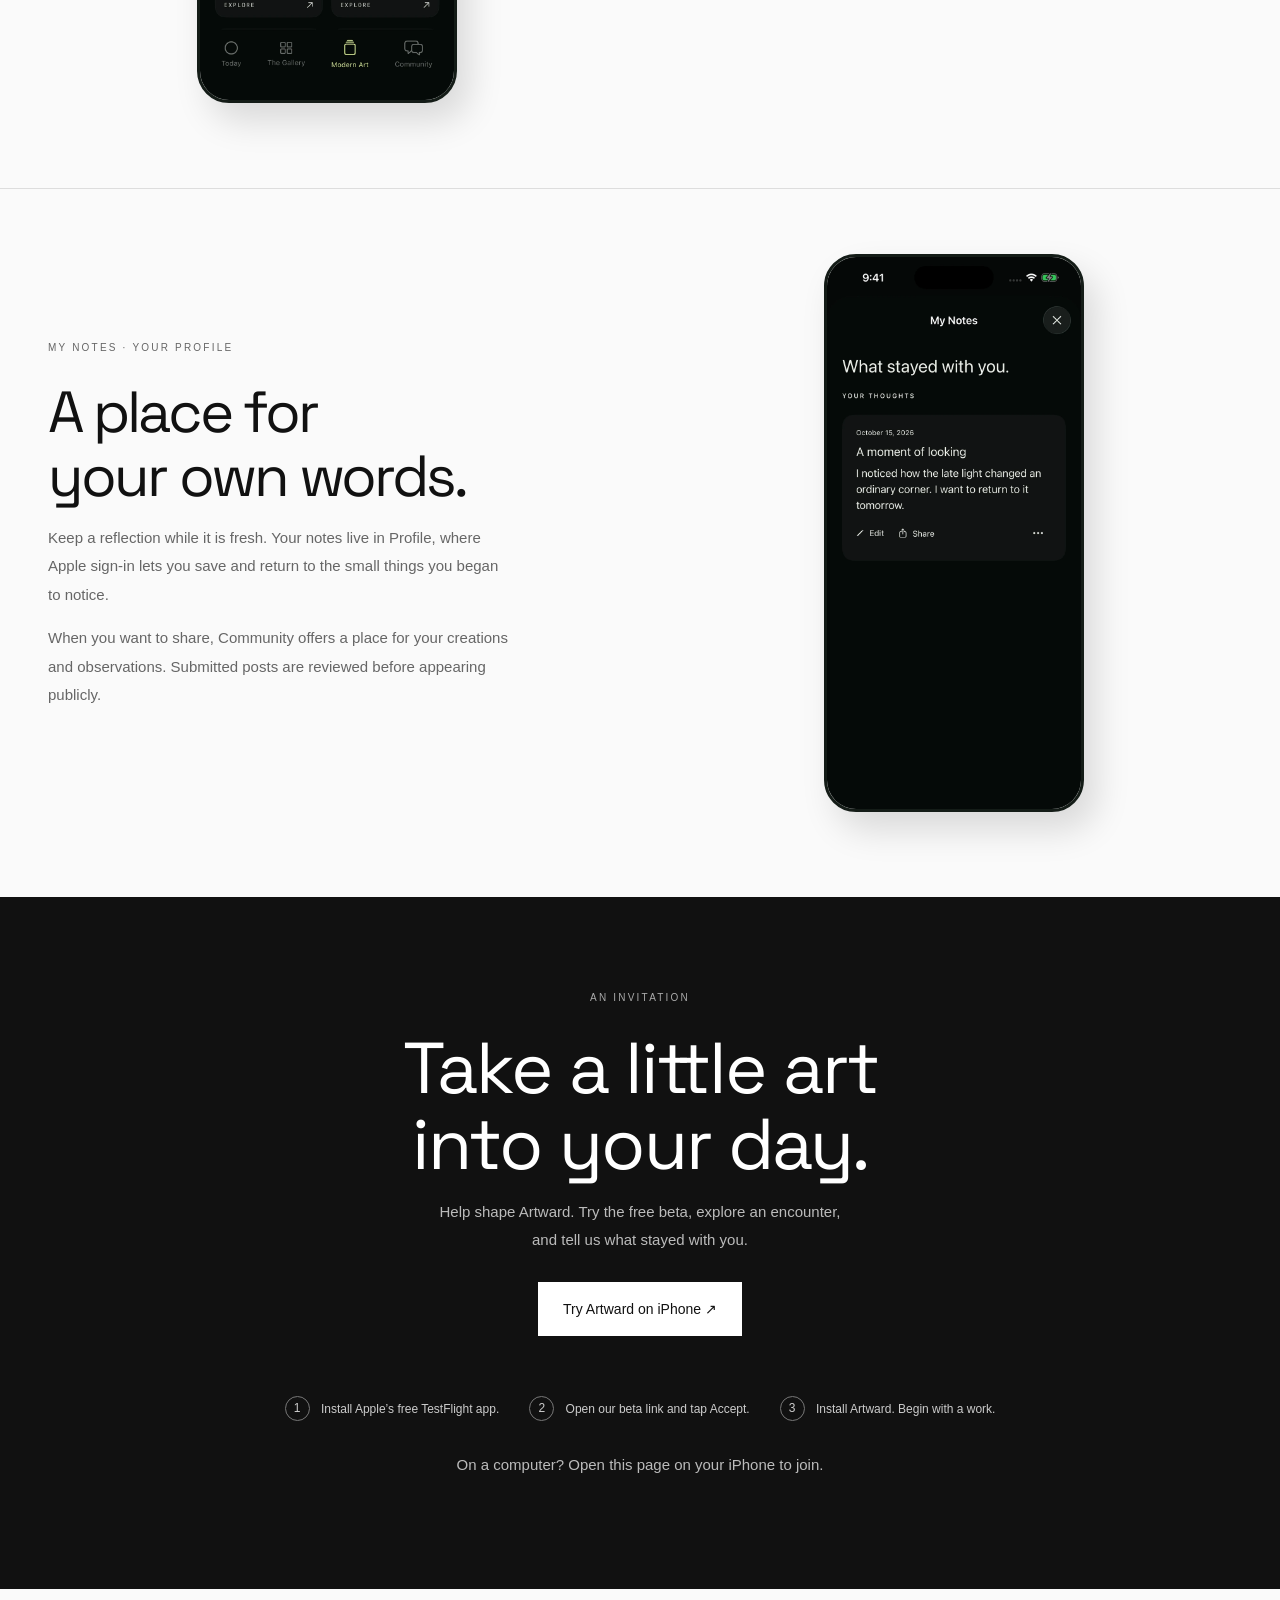
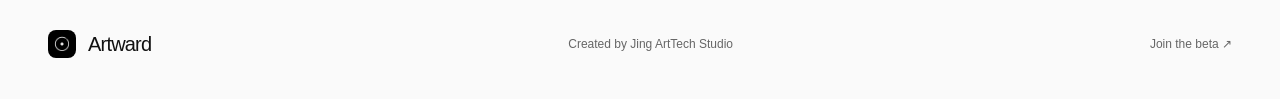
==== commit 6f451a47: "Refresh Artward encounters and use modern interior typography" ====
--- a/artward/index.html
+++ b/artward/index.html
@@ -1,3 +1,3 @@
-<!doctype html><html lang="en"><head><meta charset="utf-8"><meta name="viewport" content="width=device-width,initial-scale=1"><title>Artward — Let contemporary art become part of how you notice, feel, and live.</title><meta name="description" content="Look closer. Try a creative response. Find a new perspective. Artward brings contemporary art into everyday life through guided, interactive experiences."><meta property="og:title" content="Artward — Let contemporary art become part of how you notice, feel, and live."><meta property="og:description" content="Let contemporary art become part of how you notice, feel, and live. Explore, create, and reflect. Join the iPhone beta."><meta property="og:image" content="https://soulart.site/artward/assets/nocturne-cover.jpg"><link rel="canonical" href="https://soulart.site/artward/"><meta property="og:url" content="https://soulart.site/artward/"><meta name="theme-color" content="#fafafa"><link rel="icon" href="assets/logo.png"><link rel="stylesheet" href="styles.css?v=20261015nocturne"></head><body><header><a class="brand" href="#"><img src="assets/logo.png" width="32" height="32" alt="">Artward</a><nav><a href="#experience">The experience</a><a class="button small" href="https://api.jingarttech.com/v1/art/install?lang=en">Try Artward ↗</a></nav></header><main><section class="hero"><div class="intro"><p class="eyebrow">CONTEMPORARY ART · EVERYDAY LIFE</p><h1>A different<br>way to <em>see.</em></h1><p class="lede">Let contemporary art become part of how you notice, feel, and live.</p><p class="sub">Three works each day. Discover the ideas behind them, make something of your own, and turn a moment of looking into a practice for life.</p><a class="button" href="https://api.jingarttech.com/v1/art/install?lang=en">Join the iPhone beta <span>↗</span></a><p class="footnote">Free during the beta · No art background needed</p></div><div class="hero-art"><div class="halo"></div><img class="restored-contours" src="assets/nocturne-field.svg" alt="" aria-hidden="true"><figure class="phone companion"><img src="assets/artwork-nocturne.webp" alt="A Tiffany Studios dragonfly lamp in the new Artward interface" width="804" height="1748"></figure><figure class="phone"><img src="assets/make-nocturne.webp" alt="Artward interactive creative practice, shown in an iPhone mockup" width="804" height="1748"></figure><p class="caption">A work of art. A way into your own life.</p></div></section><section class="statement"><p class="eyebrow">ART IS CLOSER THAN YOU THINK</p><h2>It begins with the things<br>we live with.</h2><p>An object we keep. A gesture we repeat. A question we can’t quite answer. Contemporary art grows from life—and can help us return to it with fresh eyes.</p><p>Artward offers a gentle way in: look closely, understand the artist’s ideas, and discover what happens when you try something yourself.</p></section><section id="experience" class="experience"><div class="section-head"><p class="eyebrow">LOOK · MAKE · REFLECT</p><h2>From their world<br>to <em>yours.</em></h2></div><div class="cards"><article><figure class="screen"><img src="assets/today-nocturne.webp" alt="Today in the new dark Artward interface" width="804" height="1748"></figure><p class="number">01 / DISCOVER</p><h3>Three works.<br>Room to go deeper.</h3><p>A fresh daily selection of three artworks and artist films. Guided encounters invite you to notice details, explore the artist’s ideas, and connect what you see with your own experience.</p></article><article><figure class="screen"><img src="assets/make-nocturne.webp" alt="Artward’s interactive stained-glass canvas and Share control" width="804" height="1748"></figure><p class="number">02 / CREATE</p><h3>Try a way<br>of your own.</h3><p>An interactive canvas inspired by each work. Move, draw, arrange, and experiment—then share your creation with someone else. There is no single right result.</p></article><article><figure class="screen"><img src="assets/reflect-nocturne.webp" alt="The reflection input in Artward with optional AI help and Save Reflection" width="804" height="1748"></figure><p class="number">03 / REFLECT</p><h3>Keep what<br>stays with you.</h3><p>Optional AI guidance helps you begin, respond to your thoughts, and carry an observation into everyday life. Save reflections in My Notes and return to what stayed with you.</p></article></div></section><section class="features"><div class="section-head"><p class="eyebrow">MORE THAN A MOMENT OF LOOKING</p><h2>Let art become<br>a <em>practice.</em></h2></div><div class="feature-grid"><article><span>01</span><h3>Inside the artist’s world.</h3><p>Explore creative processes, personal histories, and the questions that connect a work to a wider body of practice.</p></article><article><span>02</span><h3>A conversation with yourself.</h3><p>Use “Help me begin” or “Respond to my thought” for optional AI reflection grounded in the work and your experience.</p></article><article><span>03</span><h3>A trail worth keeping.</h3><p>Keep works, save your reflections, and revisit your notes. Notice how your way of seeing changes over time.</p></article><article><span>04</span><h3>Share your way of seeing.</h3><p>Turn an interactive experiment into an image to share. Invite someone to discover the work that started it.</p></article></div></section><section class="next"><div><p class="eyebrow">THE GALLERY</p><h2>A thread<br>to <em>follow.</em></h2><p>Today’s discoveries are a beginning. Return to past selections in The Gallery, reopen a creative practice, and follow the questions that stay with you.</p></div><figure class="gallery-window"><img src="assets/gallery-nocturne.webp" width="804" height="1748" alt="The Gallery in Artward, with past and present artwork selections"></figure></section>
+<!doctype html><html lang="en"><head><meta charset="utf-8"><meta name="viewport" content="width=device-width,initial-scale=1"><title>Artward — Let contemporary art become part of how you notice, feel, and live.</title><meta name="description" content="Look closer. Try a creative response. Find a new perspective. Artward brings contemporary art into everyday life through guided, interactive experiences."><meta property="og:title" content="Artward — Let contemporary art become part of how you notice, feel, and live."><meta property="og:description" content="Let contemporary art become part of how you notice, feel, and live. Explore, create, and reflect. Join the iPhone beta."><meta property="og:image" content="https://soulart.site/artward/assets/nocturne-cover-pop.jpg"><link rel="canonical" href="https://soulart.site/artward/"><meta property="og:url" content="https://soulart.site/artward/"><meta name="theme-color" content="#fafafa"><link rel="icon" href="assets/logo.png"><link rel="stylesheet" href="styles.css?v=20261015scores"></head><body><header><a class="brand" href="#"><img src="assets/logo.png" width="32" height="32" alt="">Artward</a><nav><a href="#experience">The experience</a><a class="button small" href="https://api.jingarttech.com/v1/art/install?lang=en">Try Artward ↗</a></nav></header><main><section class="hero"><div class="intro"><p class="eyebrow">CONTEMPORARY ART · EVERYDAY LIFE</p><h1>A different<br>way to <em>see.</em></h1><p class="lede">Let contemporary art become part of how you notice, feel, and live.</p><p class="sub">Three works each day. Discover the ideas behind them, make something of your own, and turn a moment of looking into a practice for life.</p><a class="button" href="https://api.jingarttech.com/v1/art/install?lang=en">Join the iPhone beta <span>↗</span></a><p class="footnote">Free during the beta · No art background needed</p></div><div class="hero-art"><div class="halo"></div><img class="restored-contours" src="assets/nocturne-scores.svg" alt="" aria-hidden="true"><figure class="phone companion"><img src="assets/maya-artwork.webp" alt="Maya Man’s moving-image work inside Artward" width="804" height="1748"></figure><figure class="phone"><img src="assets/black-chord-make.webp" alt="Artward interactive creative practice, shown in an iPhone mockup" width="804" height="1748"></figure><p class="caption">A work of art. A way into your own life.</p></div></section><section class="statement"><p class="eyebrow">ART IS CLOSER THAN YOU THINK</p><h2>It begins with the things<br>we live with.</h2><p>An object we keep. A gesture we repeat. A question we can’t quite answer. Contemporary art grows from life—and can help us return to it with fresh eyes.</p><p>Artward offers a gentle way in: look closely, understand the artist’s ideas, and discover what happens when you try something yourself.</p></section><section id="experience" class="experience"><div class="section-head"><p class="eyebrow">LOOK · MAKE · REFLECT</p><h2>From their world<br>to <em>yours.</em></h2></div><div class="cards"><article><figure class="screen"><img src="assets/maya-artwork.webp" alt="A guided encounter with Maya Man’s A Realistic Day In My Life Living In New York City" width="804" height="1748"></figure><p class="number">01 / DISCOVER</p><h3>Three works.<br>Room to go deeper.</h3><p>A fresh daily selection of three artworks and artist films. Guided encounters invite you to notice details, explore the artist’s ideas, and connect what you see with your own experience.</p></article><article><figure class="screen"><img src="assets/black-chord-make.webp" alt="A creative response to Black Chord: an interactive assembly of dark forms" width="804" height="1748"></figure><p class="number">02 / CREATE</p><h3>Try a way<br>of your own.</h3><p>An interactive canvas inspired by each work. Move, draw, arrange, and experiment—then share your creation with someone else. There is no single right result.</p></article><article><figure class="screen"><img src="assets/black-chord-reflect.webp" alt="An artwork-specific reflection for Black Chord, with optional AI help and Save Reflection" width="804" height="1748"></figure><p class="number">03 / REFLECT</p><h3>Keep what<br>stays with you.</h3><p>Optional AI guidance helps you begin, respond to your thoughts, and carry an observation into everyday life. Save reflections in My Notes and return to what stayed with you.</p></article></div></section><section class="features"><div class="section-head"><p class="eyebrow">MORE THAN A MOMENT OF LOOKING</p><h2>Let art become<br>a <em>practice.</em></h2></div><div class="feature-grid"><article><span>01</span><h3>Inside the artist’s world.</h3><p>Explore creative processes, personal histories, and the questions that connect a work to a wider body of practice.</p></article><article><span>02</span><h3>A conversation with yourself.</h3><p>Use “Help me begin” or “Respond to my thought” for optional AI reflection grounded in the work and your experience.</p></article><article><span>03</span><h3>A trail worth keeping.</h3><p>Keep works, save your reflections, and revisit your notes. Notice how your way of seeing changes over time.</p></article><article><span>04</span><h3>Share your way of seeing.</h3><p>Turn an interactive experiment into an image to share. Invite someone to discover the work that started it.</p></article></div></section><section class="next"><div><p class="eyebrow">THE GALLERY</p><h2>A thread<br>to <em>follow.</em></h2><p>Today’s discoveries are a beginning. Return to past selections in The Gallery, reopen a creative practice, and follow the questions that stay with you.</p></div><figure class="gallery-window"><img src="assets/gallery-nocturne.webp" width="804" height="1748" alt="The Gallery in Artward, with past and present artwork selections"></figure></section>
 <section class="next reverse-next"><div><p class="eyebrow">MODERN ART</p><h2>Find the ideas<br><em>behind art.</em></h2><p>Move between movements, forms, themes, artists, and selected exhibitions. Explore illustrated profiles and representative works, from modern roots to contemporary practice.</p><p>A growing, selected collection gives you a place to begin—and another direction to follow.</p></div><figure class="gallery-window"><img src="assets/modern-art-nocturne.webp" width="804" height="1748" alt="Modern Art’s movements with original abstract category illustrations"></figure></section>
 <section class="next"><div><p class="eyebrow">MY NOTES · YOUR PROFILE</p><h2>A place for<br><em>your own words.</em></h2><p>Keep a reflection while it is fresh. Your notes live in Profile, where Apple sign-in lets you save and return to the small things you began to notice.</p><p>When you want to share, Community offers a place for your creations and observations. Submitted posts are reviewed before appearing publicly.</p></div><figure class="gallery-window"><img src="assets/notes-nocturne.webp" width="804" height="1748" alt="Private My Notes screen with an illustrative local sample reflection"></figure></section><section class="join" id="join"><p class="eyebrow">AN INVITATION</p><h2>Take a little art<br>into your <em>day.</em></h2><p>Help shape Artward. Try the free beta, explore an encounter,<br class="desktop"> and tell us what stayed with you.</p><a class="button" href="https://api.jingarttech.com/v1/art/install?lang=en">Try Artward on iPhone ↗</a><div class="steps"><p><b>1</b> Install Apple’s free TestFlight app.</p><p><b>2</b> Open our beta link and tap Accept.</p><p><b>3</b> Install Artward. Begin with a work.</p></div><p class="footnote">On a computer? Open this page on your iPhone to join.</p></section></main><footer><a class="brand" href="#"><img src="assets/logo.png" width="28" height="28" alt="">Artward</a><p>Created by Jing ArtTech Studio</p><a href="https://api.jingarttech.com/v1/art/install?lang=en">Join the beta ↗</a></footer></body></html>
--- a/artward/styles.css
+++ b/artward/styles.css
@@ -1,3 +1,5 @@
+@font-face{font-family:ArtwardGrotesk;src:url('assets/fonts/space-grotesk-regular.ttf') format('truetype');font-style:normal;font-weight:400;font-display:swap}
+@font-face{font-family:ArtwardGrotesk;src:url('assets/fonts/space-grotesk-medium.ttf') format('truetype');font-style:normal;font-weight:500;font-display:swap}
 *{box-sizing:border-box}html{scroll-behavior:smooth;scroll-padding-top:100px}body{margin:0;background:#fafafa;color:#111111;font-family:-apple-system,BlinkMacSystemFont,'Helvetica Neue',Arial,sans-serif;-webkit-font-smoothing:antialiased}a{color:inherit;text-decoration:none}a:focus-visible{outline:3px solid #555555;outline-offset:6px}header{max-width:1280px;margin:auto;padding:28px 48px;display:flex;align-items:center;justify-content:space-between;border-bottom:1px solid #dedede}.brand{display:flex;align-items:center;gap:12px;font-size:23px;letter-spacing:-.6px;font-weight:500}.brand img{border-radius:50%}nav{display:flex;align-items:center;gap:36px;font-size:13px}.button{display:inline-flex;align-items:center;justify-content:space-between;gap:35px;background:#111111;color:#fff;padding:19px 25px;border-radius:0;font-size:14px;transition:background .2s,transform .2s}.button:hover{background:#333333;transform:translateY(-2px)}.small{padding:12px 18px;gap:16px}.hero{max-width:1280px;margin:auto;display:grid;grid-template-columns:1.05fr 1fr;padding:64px 48px 80px;align-items:center;min-height:790px}.eyebrow{font-size:10px;letter-spacing:2.2px;font-weight:500;margin:0 0 28px;color:#666666}h1,h2,h3{font-family:Georgia,'Times New Roman',serif;font-weight:400;letter-spacing:-3px;margin:0}h1{font-size:clamp(64px,7.8vw,108px);line-height:.98}em{font-weight:400;color:#111111}.lede{font-size:20px;line-height:1.6;margin:28px 0 12px}.sub{color:#666666;max-width:390px;line-height:1.8;font-size:15px;margin:0 0 30px}.footnote{font-size:11px;color:#777777;margin-top:18px}.hero-art{position:relative;display:flex;align-items:center;flex-direction:column}.halo{position:absolute;inset:12% -4% 0;border:1px solid #d8d8d8;border-radius:50%;background:transparent;transform:rotate(-15deg)}figure{margin:0}.phone{width:268px;position:relative;border:7px solid #111111;border-radius:40px;overflow:hidden;box-shadow:22px 35px 70px #00000020;transform:rotate(5deg);background:#ffffff}.phone img{display:block;width:100%;height:auto}.caption{margin-top:35px;font-size:11px;color:#777777;position:relative;letter-spacing:.2px}.statement{padding:95px 28px;text-align:center;background:#f0f0f0;border-top:1px solid #dddddd;border-bottom:1px solid #dddddd}.statement h2{font-size:58px;line-height:1.08;letter-spacing:-2px;margin-bottom:28px}.statement p:not(.eyebrow){max-width:580px;margin:16px auto;font-size:16px;line-height:1.9;color:#555555}.experience{max-width:1280px;margin:auto;padding:105px 48px}.section-head h2{font-size:64px;line-height:1.07;letter-spacing:-2px}.cards{display:grid;grid-template-columns:repeat(3,1fr);gap:48px;margin-top:55px}.screen{background:#f1f1f1;padding:24px 34px 0;overflow:hidden;height:470px}.screen img{width:100%;display:block;border:5px solid #151515;border-radius:30px 30px 0 0;box-shadow:0 12px 30px #0001}.number{font-size:10px;letter-spacing:1.7px;color:#777777;margin:28px 0 15px}h3{font-size:36px;letter-spacing:-1px;line-height:1.15}.cards article>p:last-child{color:#666666;line-height:1.8;font-size:14px;max-width:310px}.join{background:#111111;color:#ffffff;padding:95px 24px;text-align:center}.join .eyebrow{color:#aaaaaa}.join h2{font-size:72px;line-height:1.05;letter-spacing:-2px}.join em{color:#ffffff}.join>p:not(.eyebrow){font-size:15px;line-height:1.9;color:#bbbbbb}.join .button{margin-top:12px;background:#ffffff;color:#111111}.steps{display:flex;justify-content:center;gap:30px;margin:48px auto 0;max-width:900px;font-size:12px;text-align:left;color:#cccccc}.steps b{display:inline-flex;width:25px;height:25px;border:1px solid #777777;border-radius:50%;align-items:center;justify-content:center;margin-right:8px;font-weight:400}footer{max-width:1280px;margin:auto;padding:36px 48px;display:flex;align-items:center;justify-content:space-between;font-size:12px;color:#666666}footer .brand{font-size:20px;color:#111111}@media(max-width:800px){header{padding:20px 22px}nav{gap:16px}nav>a:first-child{display:none}.hero{padding:52px 25px 55px;grid-template-columns:1fr;gap:48px;min-height:auto}.intro{max-width:510px}h1{font-size:74px}.hero-art{padding:0 0 8px}.phone{width:240px;transform:rotate(3deg)}.hero .eyebrow{font-size:9px;letter-spacing:1.7px}.lede{font-size:18px}.statement{padding:65px 24px}.statement h2{font-size:43px}.statement p:not(.eyebrow){font-size:14px}.experience{padding:66px 24px}.section-head h2{font-size:48px}.cards{grid-template-columns:1fr;gap:36px;margin-top:38px}.cards article{max-width:440px;margin:auto;width:100%}.screen{height:440px;padding:25px 55px 0}.cards article>p:last-child{max-width:none}.join{padding:65px 24px}.join h2{font-size:53px}.steps{display:block;max-width:320px;margin-top:30px}.steps p{margin:18px 0}footer{padding:30px 24px;gap:24px;flex-wrap:wrap}footer p{width:100%;order:3;margin:0}.desktop{display:none}}@media(prefers-reduced-motion:reduce){html{scroll-behavior:auto}.button{transition:none}.button:hover{transform:none}}
 @media(max-width:800px){h1{font-size:clamp(54px,17vw,74px)}.hero-art{min-width:0}.halo{left:0;right:0}}
 .screen{height:auto;padding:25px 0}.screen img{width:200px;max-width:80%;height:auto;margin:auto;border-radius:28px}.cards{align-items:start}@media(max-width:800px){.screen{height:auto;padding:25px 0}.screen img{width:240px}}
@@ -36,3 +38,11 @@
 .next.reverse-next>figure{grid-column:1;grid-row:1}
 @media(max-width:800px){.hero-art{min-height:620px}.hero-art .phone.companion{height:auto}.next.reverse-next>div,.next.reverse-next>figure{grid-column:auto;grid-row:auto}.screen{height:auto}.screen img{width:260px}}
 @media(max-width:370px){.hero-art{min-height:550px}}
+
+/* Cover typography and current selected encounters. */
+h1,h2,h3{font-family:ArtwardGrotesk,-apple-system,BlinkMacSystemFont,"Helvetica Neue",Arial,sans-serif;font-weight:400;letter-spacing:-.05em}
+em,.join em{font-style:normal}
+.hero h1{font-weight:500;letter-spacing:-.06em;line-height:1}
+.lede{font-family:ArtwardGrotesk,-apple-system,BlinkMacSystemFont,"Helvetica Neue",Arial,sans-serif;letter-spacing:-.025em}
+.phone,.phone:not(.companion),.hero-art .phone.companion{border-color:#111a14}
+.screen img,.gallery-window img{border:3px solid #141c17;box-shadow:12px 18px 35px #0002}
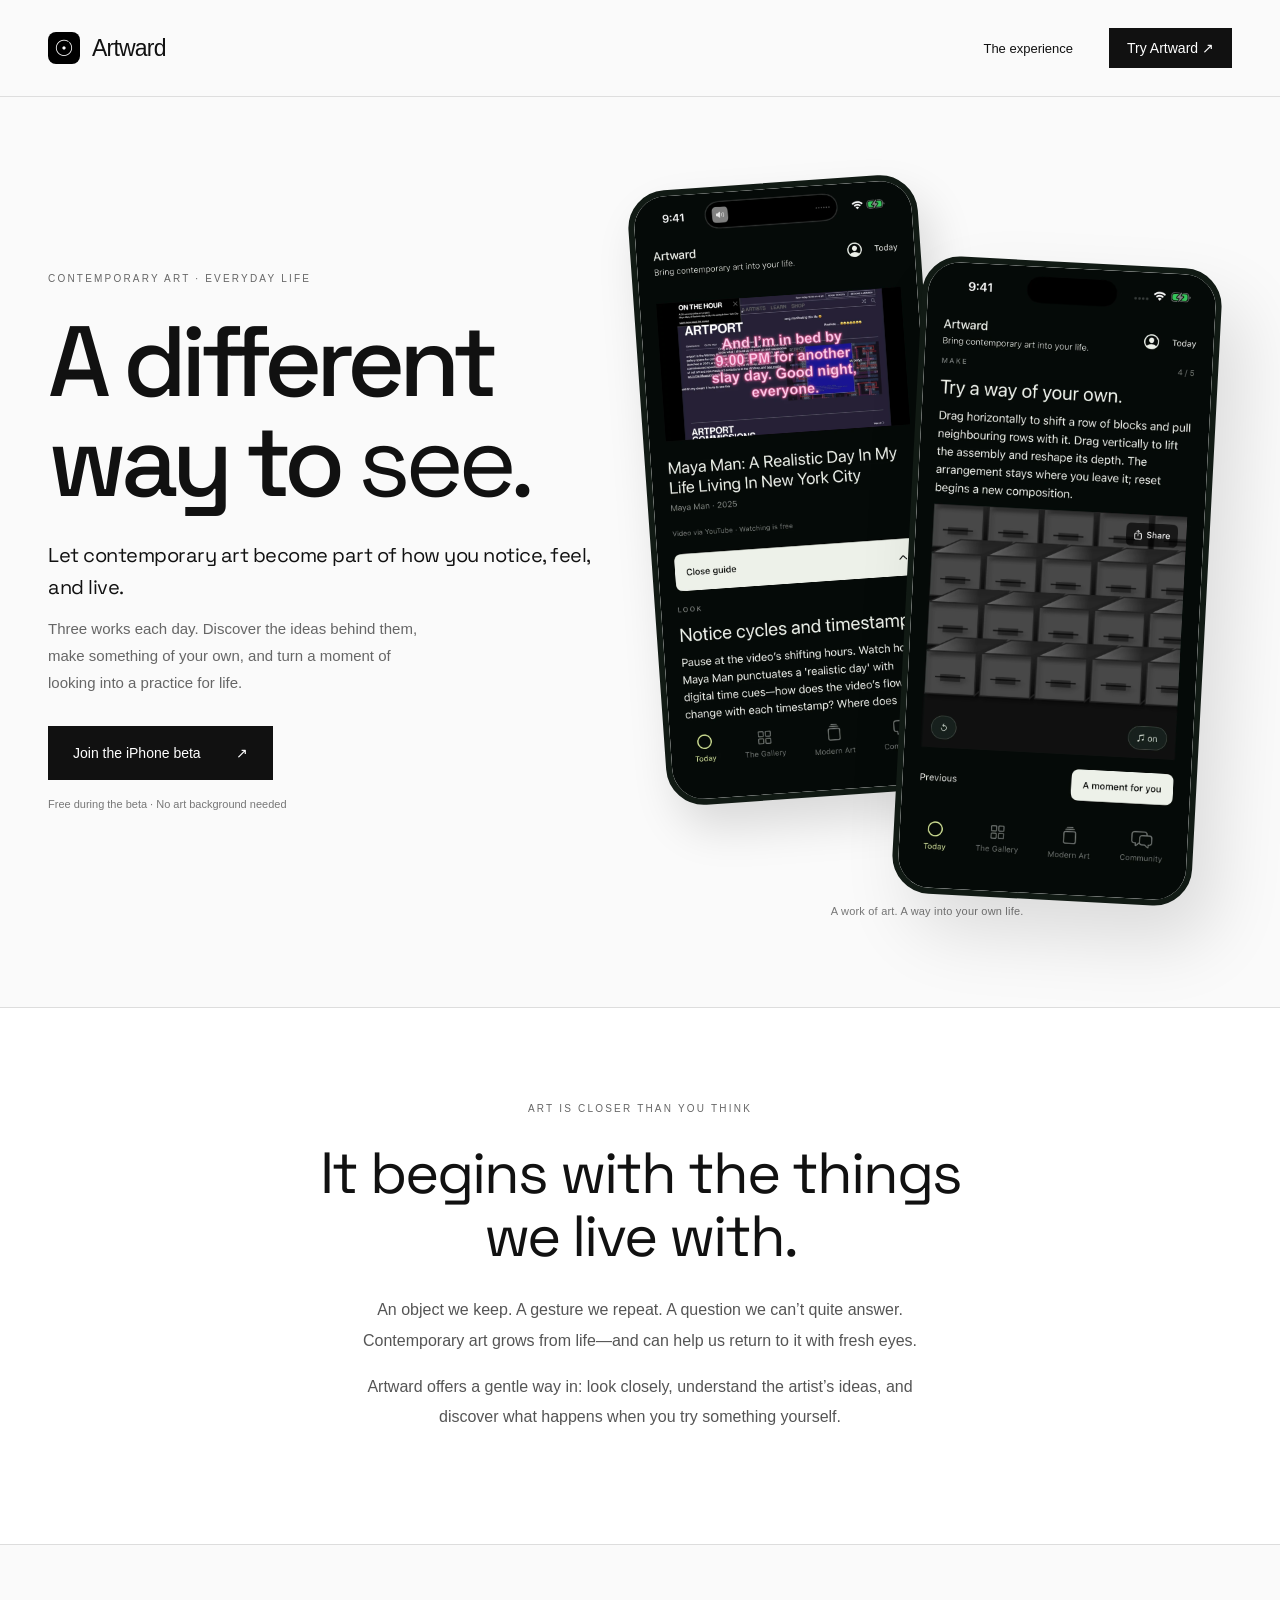
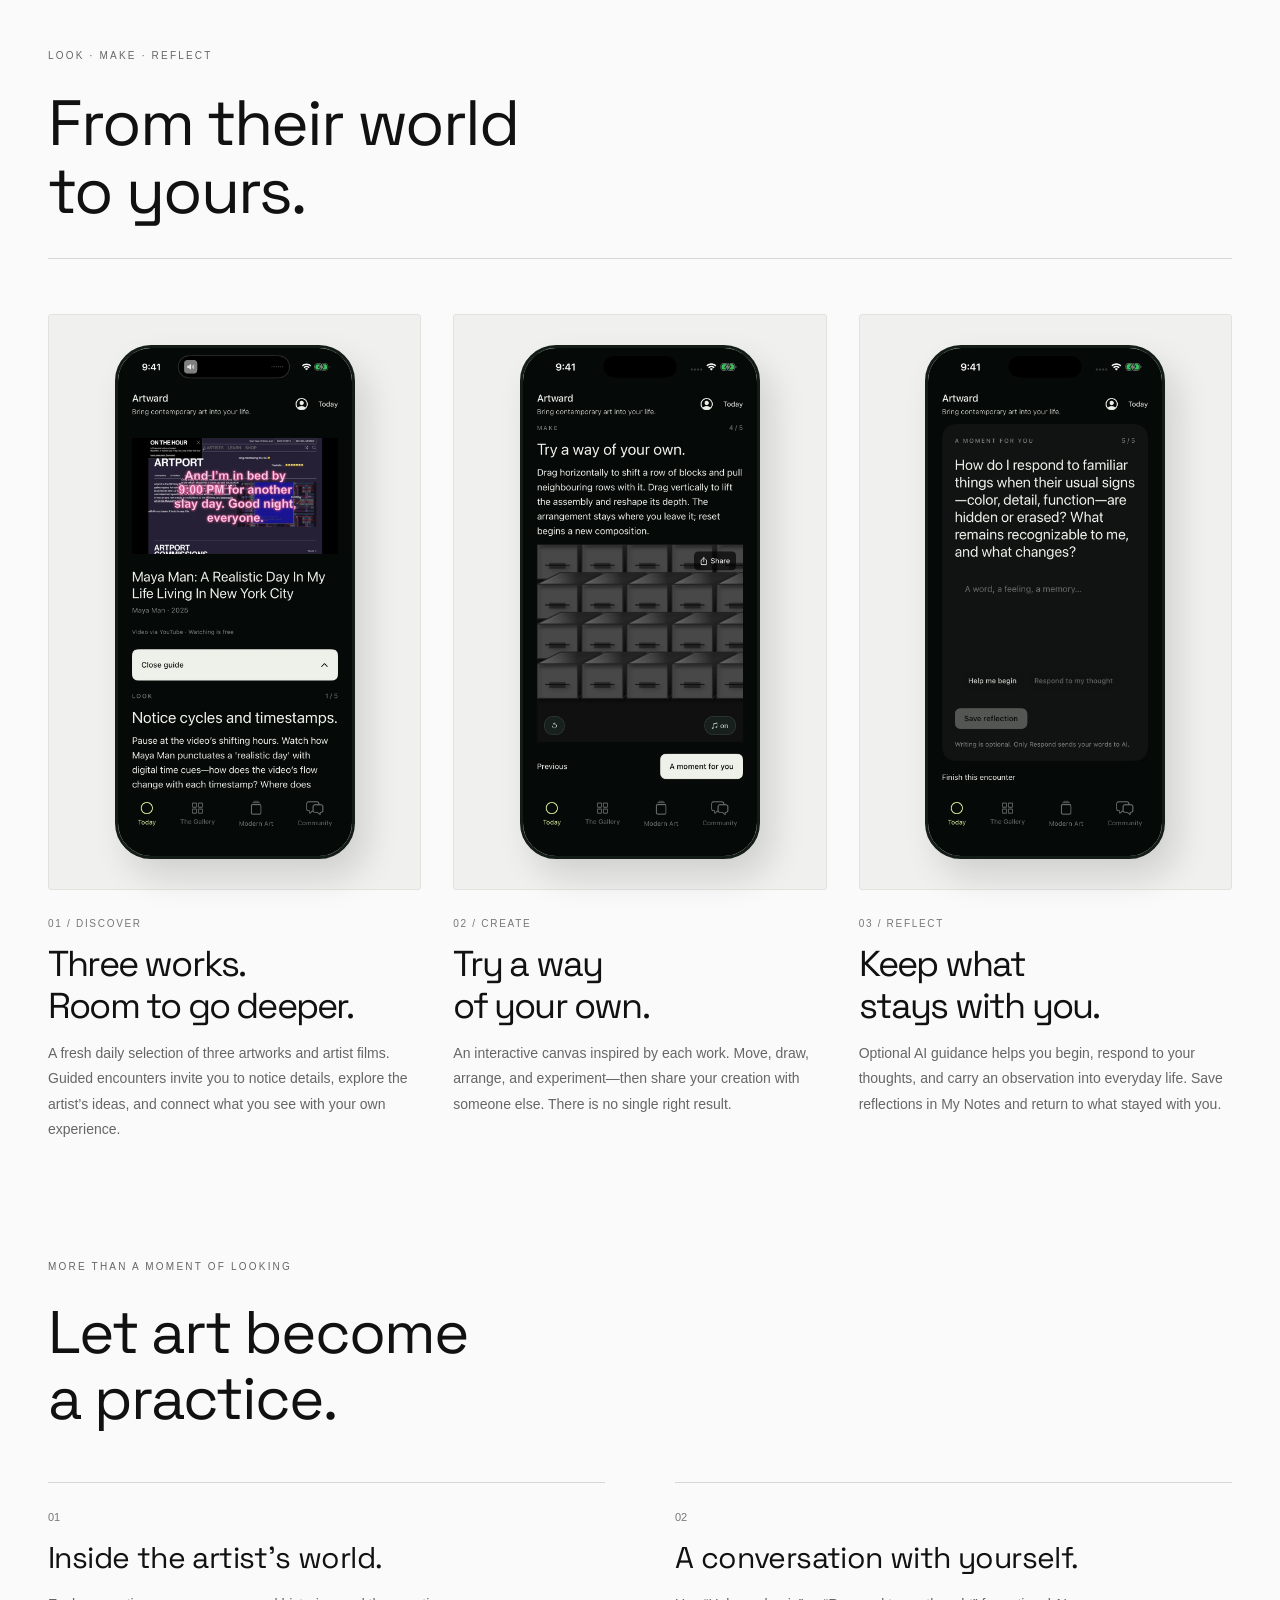
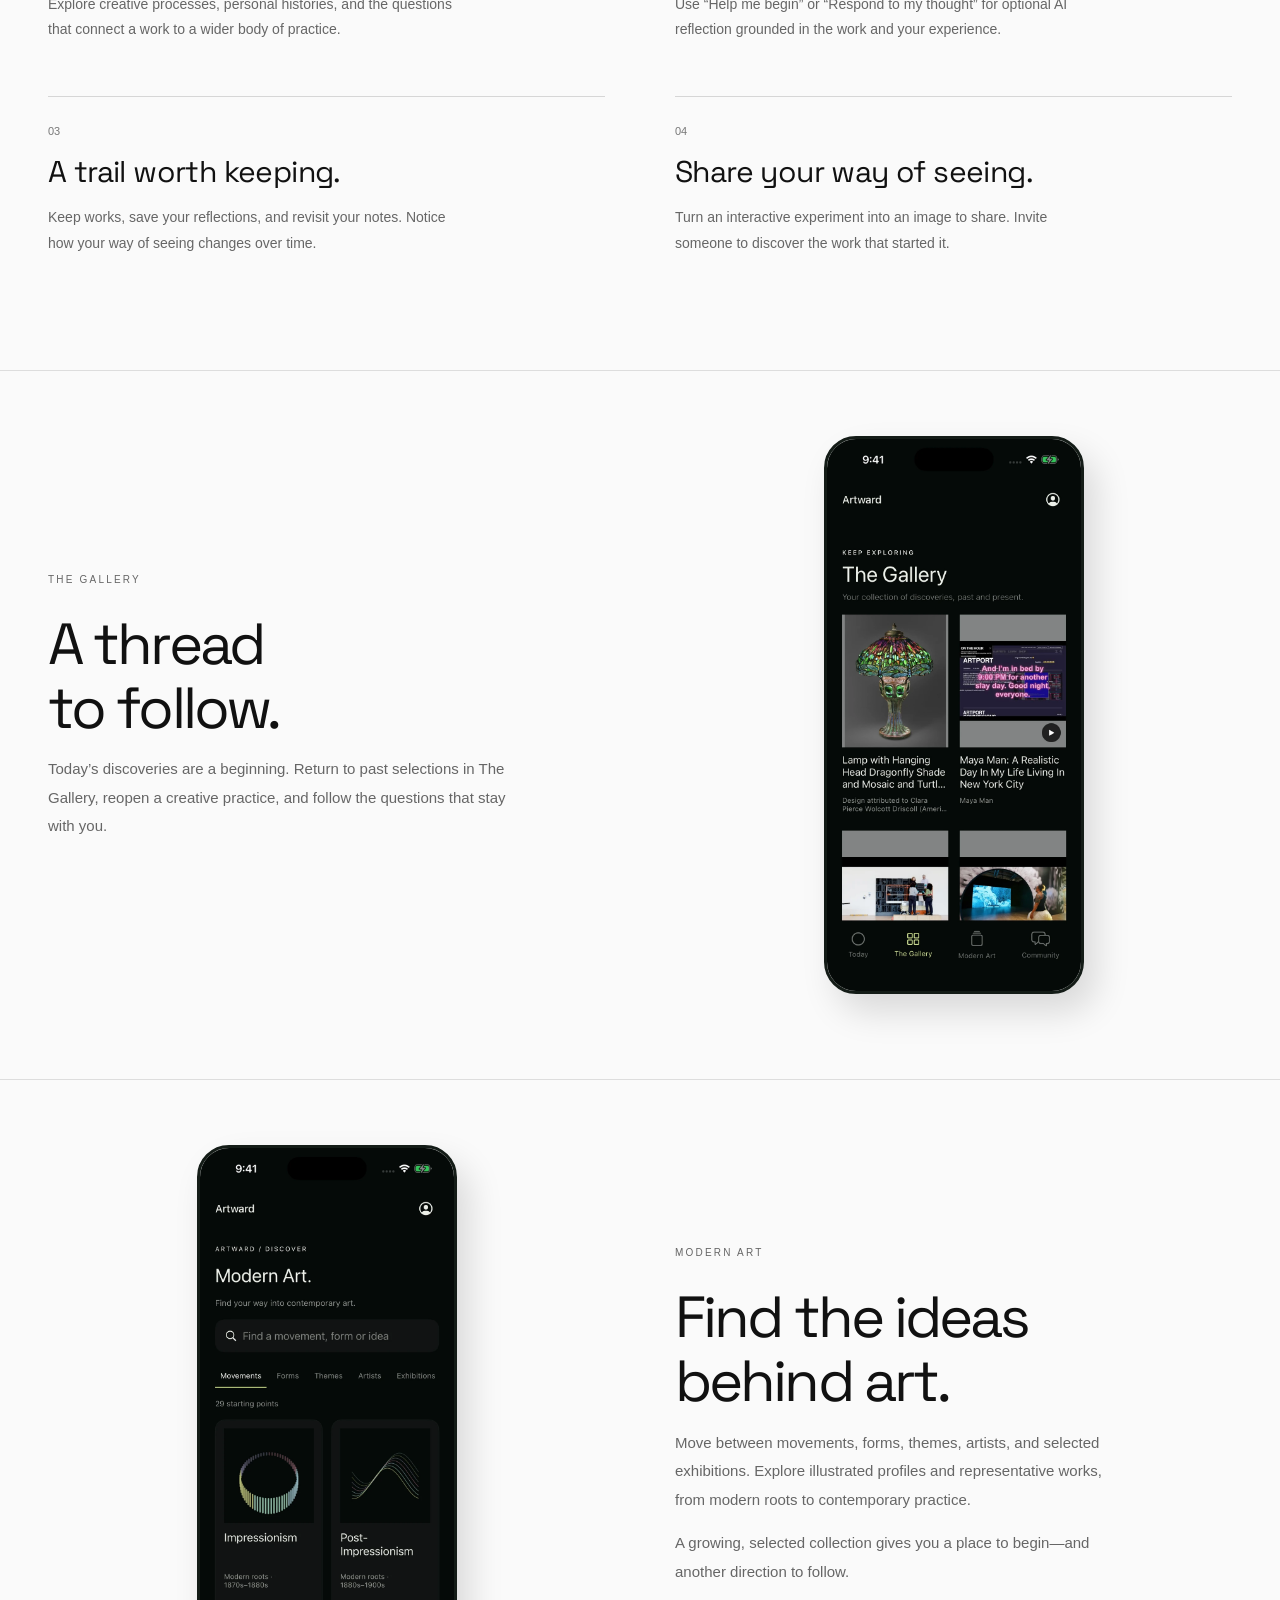
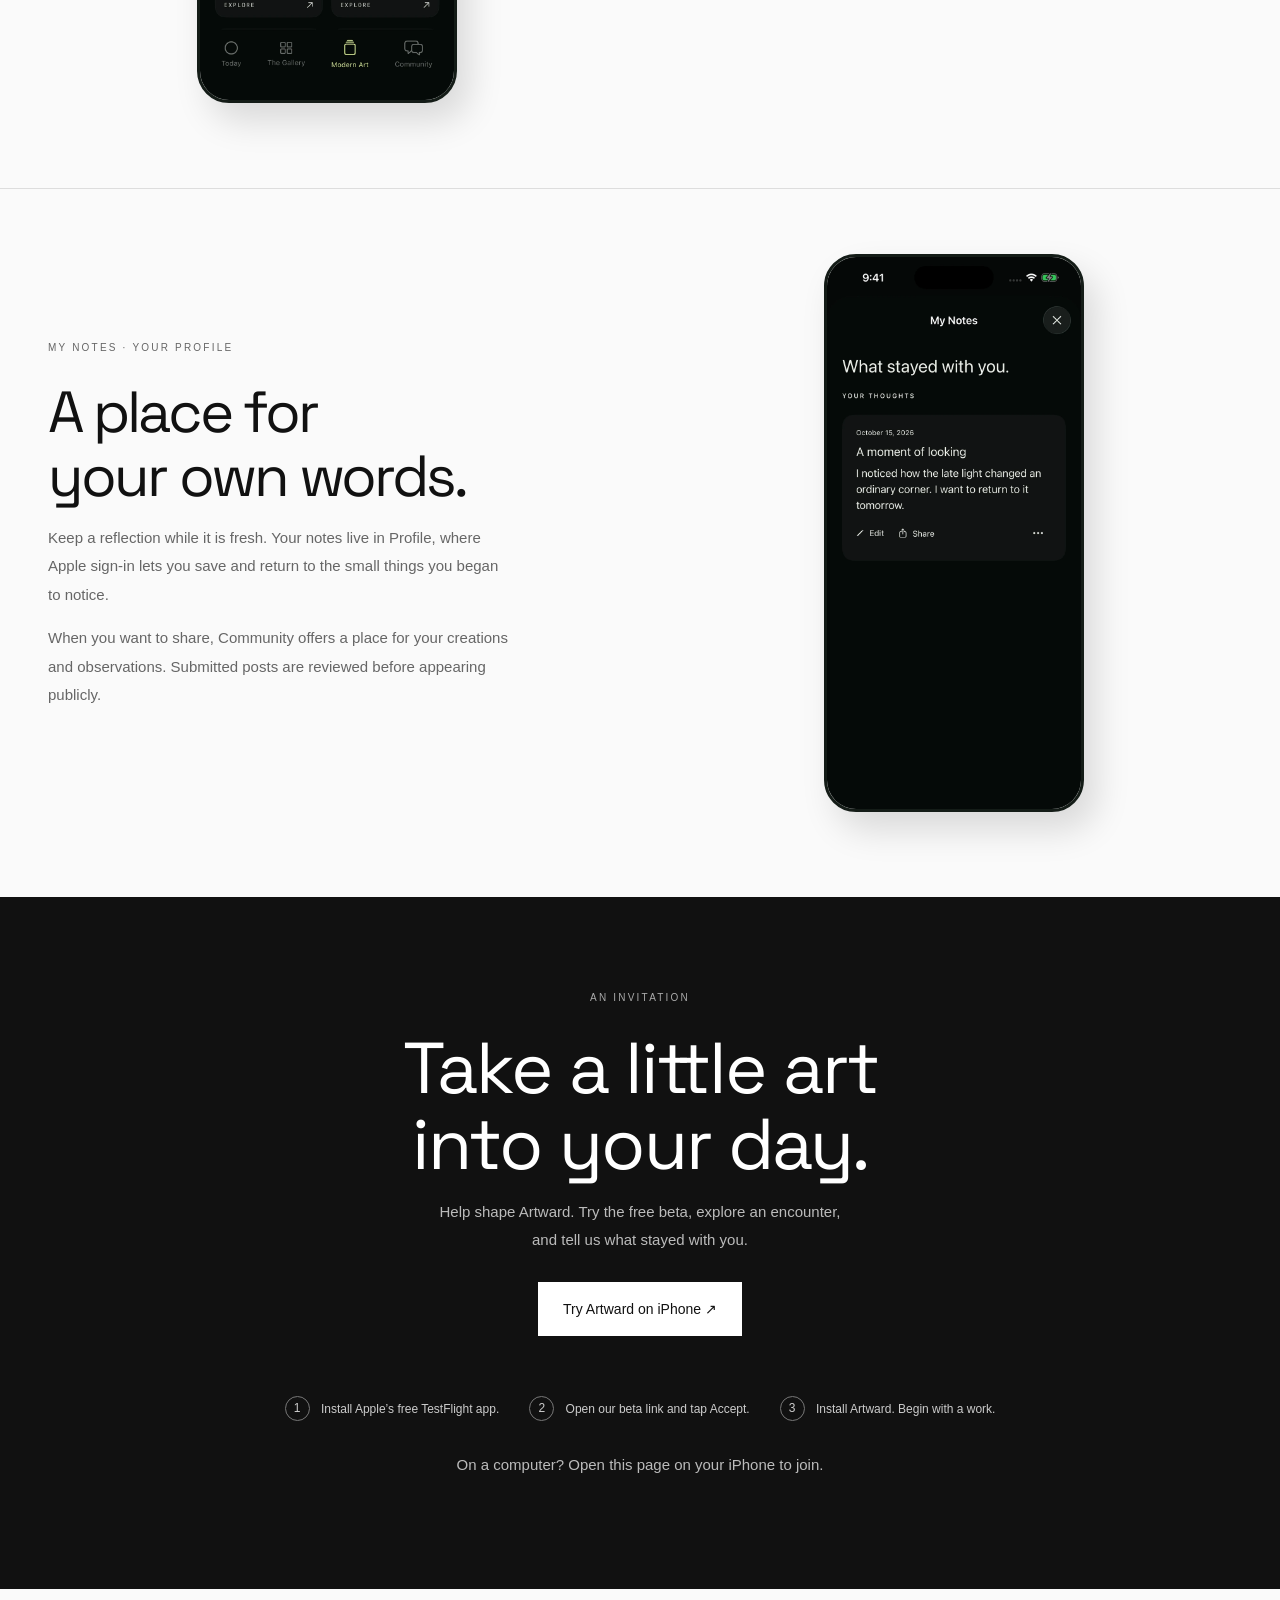
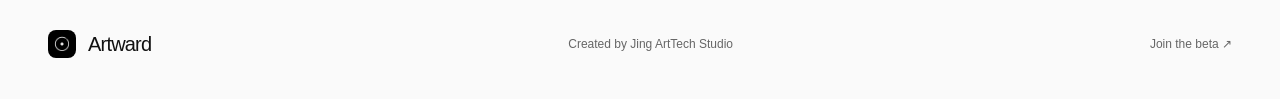
==== commit 9e76e6bb: "Remove pale hero oval and its horizontal overflow" ====
--- a/artward/index.html
+++ b/artward/index.html
@@ -1,3 +1,3 @@
-<!doctype html><html lang="en"><head><meta charset="utf-8"><meta name="viewport" content="width=device-width,initial-scale=1"><title>Artward — Let contemporary art become part of how you notice, feel, and live.</title><meta name="description" content="Look closer. Try a creative response. Find a new perspective. Artward brings contemporary art into everyday life through guided, interactive experiences."><meta property="og:title" content="Artward — Let contemporary art become part of how you notice, feel, and live."><meta property="og:description" content="Let contemporary art become part of how you notice, feel, and live. Explore, create, and reflect. Join the iPhone beta."><meta property="og:image" content="https://soulart.site/artward/assets/nocturne-cover-pop.jpg"><link rel="canonical" href="https://soulart.site/artward/"><meta property="og:url" content="https://soulart.site/artward/"><meta name="theme-color" content="#fafafa"><link rel="icon" href="assets/logo.png"><link rel="stylesheet" href="styles.css?v=20261015scores"></head><body><header><a class="brand" href="#"><img src="assets/logo.png" width="32" height="32" alt="">Artward</a><nav><a href="#experience">The experience</a><a class="button small" href="https://api.jingarttech.com/v1/art/install?lang=en">Try Artward ↗</a></nav></header><main><section class="hero"><div class="intro"><p class="eyebrow">CONTEMPORARY ART · EVERYDAY LIFE</p><h1>A different<br>way to <em>see.</em></h1><p class="lede">Let contemporary art become part of how you notice, feel, and live.</p><p class="sub">Three works each day. Discover the ideas behind them, make something of your own, and turn a moment of looking into a practice for life.</p><a class="button" href="https://api.jingarttech.com/v1/art/install?lang=en">Join the iPhone beta <span>↗</span></a><p class="footnote">Free during the beta · No art background needed</p></div><div class="hero-art"><div class="halo"></div><img class="restored-contours" src="assets/nocturne-scores.svg" alt="" aria-hidden="true"><figure class="phone companion"><img src="assets/maya-artwork.webp" alt="Maya Man’s moving-image work inside Artward" width="804" height="1748"></figure><figure class="phone"><img src="assets/black-chord-make.webp" alt="Artward interactive creative practice, shown in an iPhone mockup" width="804" height="1748"></figure><p class="caption">A work of art. A way into your own life.</p></div></section><section class="statement"><p class="eyebrow">ART IS CLOSER THAN YOU THINK</p><h2>It begins with the things<br>we live with.</h2><p>An object we keep. A gesture we repeat. A question we can’t quite answer. Contemporary art grows from life—and can help us return to it with fresh eyes.</p><p>Artward offers a gentle way in: look closely, understand the artist’s ideas, and discover what happens when you try something yourself.</p></section><section id="experience" class="experience"><div class="section-head"><p class="eyebrow">LOOK · MAKE · REFLECT</p><h2>From their world<br>to <em>yours.</em></h2></div><div class="cards"><article><figure class="screen"><img src="assets/maya-artwork.webp" alt="A guided encounter with Maya Man’s A Realistic Day In My Life Living In New York City" width="804" height="1748"></figure><p class="number">01 / DISCOVER</p><h3>Three works.<br>Room to go deeper.</h3><p>A fresh daily selection of three artworks and artist films. Guided encounters invite you to notice details, explore the artist’s ideas, and connect what you see with your own experience.</p></article><article><figure class="screen"><img src="assets/black-chord-make.webp" alt="A creative response to Black Chord: an interactive assembly of dark forms" width="804" height="1748"></figure><p class="number">02 / CREATE</p><h3>Try a way<br>of your own.</h3><p>An interactive canvas inspired by each work. Move, draw, arrange, and experiment—then share your creation with someone else. There is no single right result.</p></article><article><figure class="screen"><img src="assets/black-chord-reflect.webp" alt="An artwork-specific reflection for Black Chord, with optional AI help and Save Reflection" width="804" height="1748"></figure><p class="number">03 / REFLECT</p><h3>Keep what<br>stays with you.</h3><p>Optional AI guidance helps you begin, respond to your thoughts, and carry an observation into everyday life. Save reflections in My Notes and return to what stayed with you.</p></article></div></section><section class="features"><div class="section-head"><p class="eyebrow">MORE THAN A MOMENT OF LOOKING</p><h2>Let art become<br>a <em>practice.</em></h2></div><div class="feature-grid"><article><span>01</span><h3>Inside the artist’s world.</h3><p>Explore creative processes, personal histories, and the questions that connect a work to a wider body of practice.</p></article><article><span>02</span><h3>A conversation with yourself.</h3><p>Use “Help me begin” or “Respond to my thought” for optional AI reflection grounded in the work and your experience.</p></article><article><span>03</span><h3>A trail worth keeping.</h3><p>Keep works, save your reflections, and revisit your notes. Notice how your way of seeing changes over time.</p></article><article><span>04</span><h3>Share your way of seeing.</h3><p>Turn an interactive experiment into an image to share. Invite someone to discover the work that started it.</p></article></div></section><section class="next"><div><p class="eyebrow">THE GALLERY</p><h2>A thread<br>to <em>follow.</em></h2><p>Today’s discoveries are a beginning. Return to past selections in The Gallery, reopen a creative practice, and follow the questions that stay with you.</p></div><figure class="gallery-window"><img src="assets/gallery-nocturne.webp" width="804" height="1748" alt="The Gallery in Artward, with past and present artwork selections"></figure></section>
+<!doctype html><html lang="en"><head><meta charset="utf-8"><meta name="viewport" content="width=device-width,initial-scale=1"><title>Artward — Let contemporary art become part of how you notice, feel, and live.</title><meta name="description" content="Look closer. Try a creative response. Find a new perspective. Artward brings contemporary art into everyday life through guided, interactive experiences."><meta property="og:title" content="Artward — Let contemporary art become part of how you notice, feel, and live."><meta property="og:description" content="Let contemporary art become part of how you notice, feel, and live. Explore, create, and reflect. Join the iPhone beta."><meta property="og:image" content="https://soulart.site/artward/assets/nocturne-cover-pop.jpg"><link rel="canonical" href="https://soulart.site/artward/"><meta property="og:url" content="https://soulart.site/artward/"><meta name="theme-color" content="#fafafa"><link rel="icon" href="assets/logo.png"><link rel="stylesheet" href="styles.css?v=20261015scores2"></head><body><header><a class="brand" href="#"><img src="assets/logo.png" width="32" height="32" alt="">Artward</a><nav><a href="#experience">The experience</a><a class="button small" href="https://api.jingarttech.com/v1/art/install?lang=en">Try Artward ↗</a></nav></header><main><section class="hero"><div class="intro"><p class="eyebrow">CONTEMPORARY ART · EVERYDAY LIFE</p><h1>A different<br>way to <em>see.</em></h1><p class="lede">Let contemporary art become part of how you notice, feel, and live.</p><p class="sub">Three works each day. Discover the ideas behind them, make something of your own, and turn a moment of looking into a practice for life.</p><a class="button" href="https://api.jingarttech.com/v1/art/install?lang=en">Join the iPhone beta <span>↗</span></a><p class="footnote">Free during the beta · No art background needed</p></div><div class="hero-art"><div class="halo"></div><img class="restored-contours" src="assets/nocturne-scores.svg" alt="" aria-hidden="true"><figure class="phone companion"><img src="assets/maya-artwork.webp" alt="Maya Man’s moving-image work inside Artward" width="804" height="1748"></figure><figure class="phone"><img src="assets/black-chord-make.webp" alt="Artward interactive creative practice, shown in an iPhone mockup" width="804" height="1748"></figure><p class="caption">A work of art. A way into your own life.</p></div></section><section class="statement"><p class="eyebrow">ART IS CLOSER THAN YOU THINK</p><h2>It begins with the things<br>we live with.</h2><p>An object we keep. A gesture we repeat. A question we can’t quite answer. Contemporary art grows from life—and can help us return to it with fresh eyes.</p><p>Artward offers a gentle way in: look closely, understand the artist’s ideas, and discover what happens when you try something yourself.</p></section><section id="experience" class="experience"><div class="section-head"><p class="eyebrow">LOOK · MAKE · REFLECT</p><h2>From their world<br>to <em>yours.</em></h2></div><div class="cards"><article><figure class="screen"><img src="assets/maya-artwork.webp" alt="A guided encounter with Maya Man’s A Realistic Day In My Life Living In New York City" width="804" height="1748"></figure><p class="number">01 / DISCOVER</p><h3>Three works.<br>Room to go deeper.</h3><p>A fresh daily selection of three artworks and artist films. Guided encounters invite you to notice details, explore the artist’s ideas, and connect what you see with your own experience.</p></article><article><figure class="screen"><img src="assets/black-chord-make.webp" alt="A creative response to Black Chord: an interactive assembly of dark forms" width="804" height="1748"></figure><p class="number">02 / CREATE</p><h3>Try a way<br>of your own.</h3><p>An interactive canvas inspired by each work. Move, draw, arrange, and experiment—then share your creation with someone else. There is no single right result.</p></article><article><figure class="screen"><img src="assets/black-chord-reflect.webp" alt="An artwork-specific reflection for Black Chord, with optional AI help and Save Reflection" width="804" height="1748"></figure><p class="number">03 / REFLECT</p><h3>Keep what<br>stays with you.</h3><p>Optional AI guidance helps you begin, respond to your thoughts, and carry an observation into everyday life. Save reflections in My Notes and return to what stayed with you.</p></article></div></section><section class="features"><div class="section-head"><p class="eyebrow">MORE THAN A MOMENT OF LOOKING</p><h2>Let art become<br>a <em>practice.</em></h2></div><div class="feature-grid"><article><span>01</span><h3>Inside the artist’s world.</h3><p>Explore creative processes, personal histories, and the questions that connect a work to a wider body of practice.</p></article><article><span>02</span><h3>A conversation with yourself.</h3><p>Use “Help me begin” or “Respond to my thought” for optional AI reflection grounded in the work and your experience.</p></article><article><span>03</span><h3>A trail worth keeping.</h3><p>Keep works, save your reflections, and revisit your notes. Notice how your way of seeing changes over time.</p></article><article><span>04</span><h3>Share your way of seeing.</h3><p>Turn an interactive experiment into an image to share. Invite someone to discover the work that started it.</p></article></div></section><section class="next"><div><p class="eyebrow">THE GALLERY</p><h2>A thread<br>to <em>follow.</em></h2><p>Today’s discoveries are a beginning. Return to past selections in The Gallery, reopen a creative practice, and follow the questions that stay with you.</p></div><figure class="gallery-window"><img src="assets/gallery-nocturne.webp" width="804" height="1748" alt="The Gallery in Artward, with past and present artwork selections"></figure></section>
 <section class="next reverse-next"><div><p class="eyebrow">MODERN ART</p><h2>Find the ideas<br><em>behind art.</em></h2><p>Move between movements, forms, themes, artists, and selected exhibitions. Explore illustrated profiles and representative works, from modern roots to contemporary practice.</p><p>A growing, selected collection gives you a place to begin—and another direction to follow.</p></div><figure class="gallery-window"><img src="assets/modern-art-nocturne.webp" width="804" height="1748" alt="Modern Art’s movements with original abstract category illustrations"></figure></section>
 <section class="next"><div><p class="eyebrow">MY NOTES · YOUR PROFILE</p><h2>A place for<br><em>your own words.</em></h2><p>Keep a reflection while it is fresh. Your notes live in Profile, where Apple sign-in lets you save and return to the small things you began to notice.</p><p>When you want to share, Community offers a place for your creations and observations. Submitted posts are reviewed before appearing publicly.</p></div><figure class="gallery-window"><img src="assets/notes-nocturne.webp" width="804" height="1748" alt="Private My Notes screen with an illustrative local sample reflection"></figure></section><section class="join" id="join"><p class="eyebrow">AN INVITATION</p><h2>Take a little art<br>into your <em>day.</em></h2><p>Help shape Artward. Try the free beta, explore an encounter,<br class="desktop"> and tell us what stayed with you.</p><a class="button" href="https://api.jingarttech.com/v1/art/install?lang=en">Try Artward on iPhone ↗</a><div class="steps"><p><b>1</b> Install Apple’s free TestFlight app.</p><p><b>2</b> Open our beta link and tap Accept.</p><p><b>3</b> Install Artward. Begin with a work.</p></div><p class="footnote">On a computer? Open this page on your iPhone to join.</p></section></main><footer><a class="brand" href="#"><img src="assets/logo.png" width="28" height="28" alt="">Artward</a><p>Created by Jing ArtTech Studio</p><a href="https://api.jingarttech.com/v1/art/install?lang=en">Join the beta ↗</a></footer></body></html>
--- a/artward/styles.css
+++ b/artward/styles.css
@@ -46,3 +46,6 @@
 .lede{font-family:ArtwardGrotesk,-apple-system,BlinkMacSystemFont,"Helvetica Neue",Arial,sans-serif;letter-spacing:-.025em}
 .phone,.phone:not(.companion),.hero-art .phone.companion{border-color:#111a14}
 .screen img,.gallery-window img{border:3px solid #141c17;box-shadow:12px 18px 35px #0002}
+
+/* The score field replaces the old pale oval around the hero phones. */
+.hero-art .halo{display:none}
